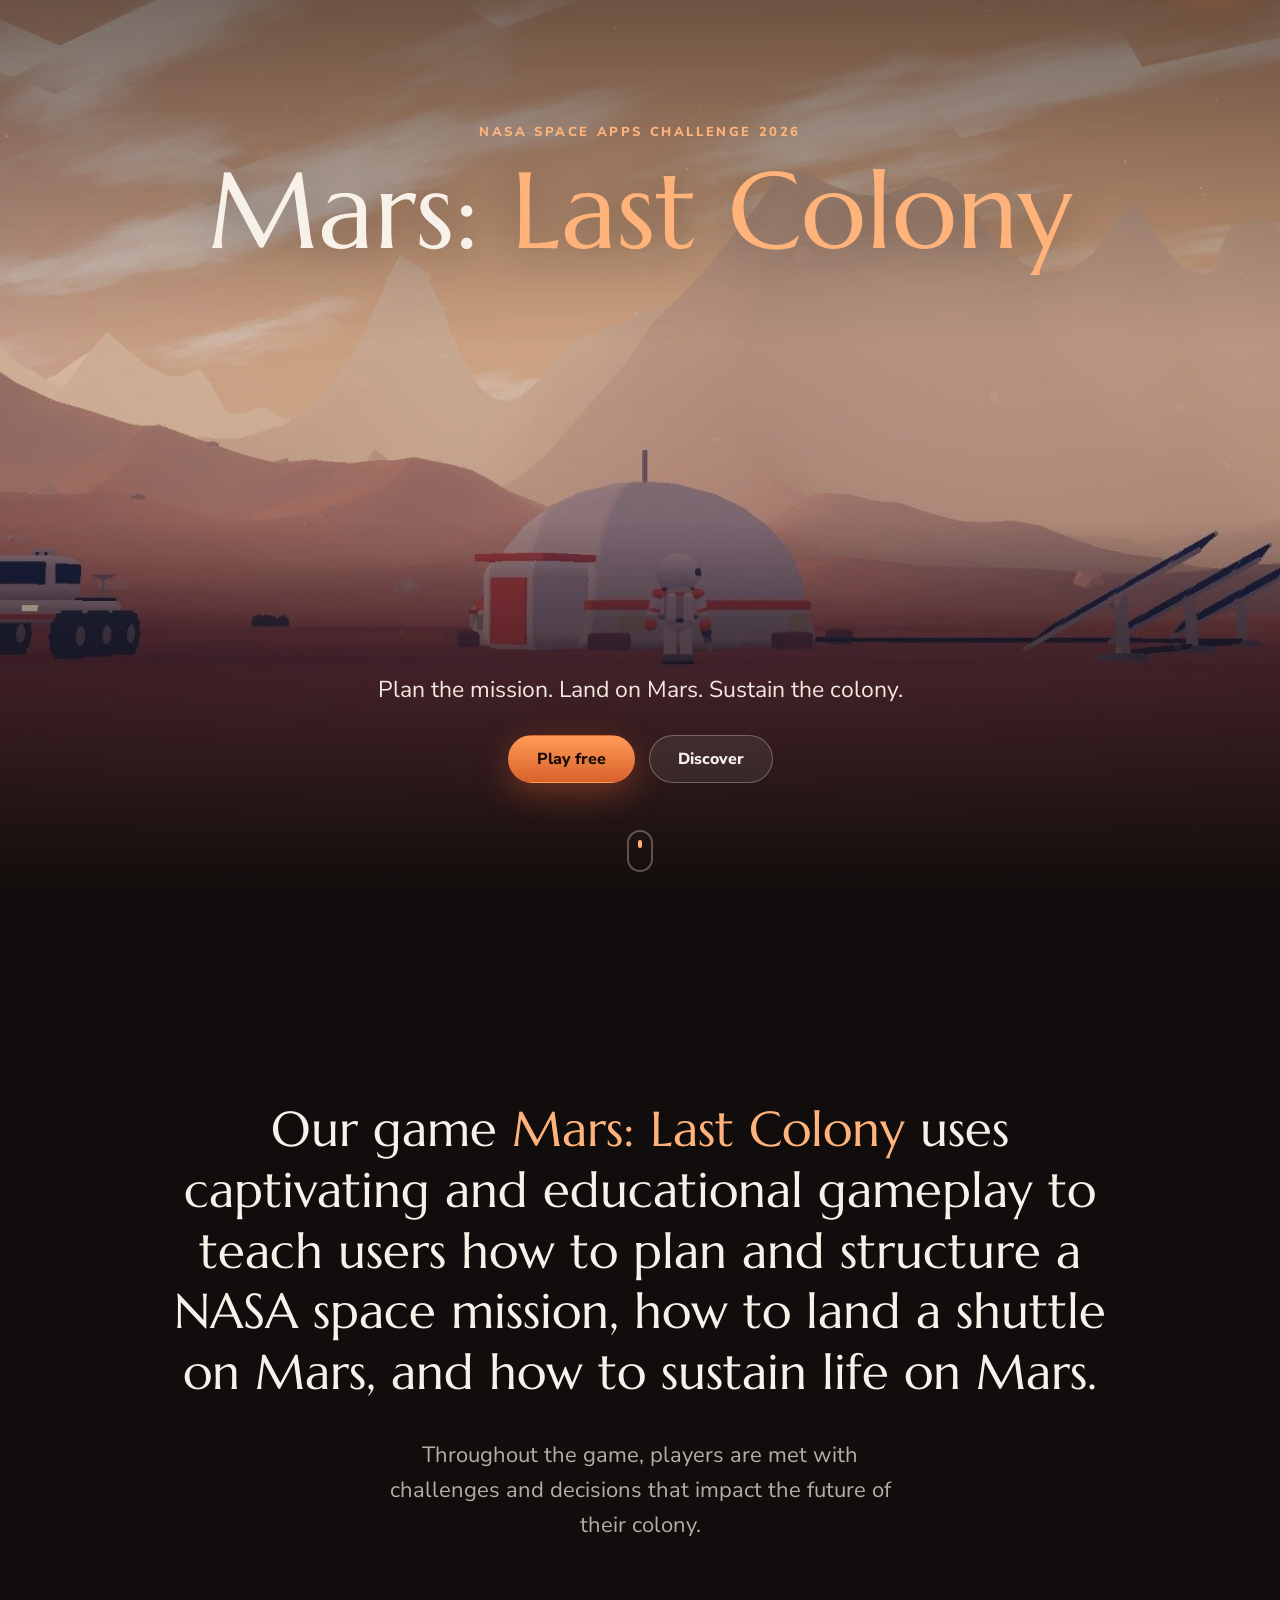
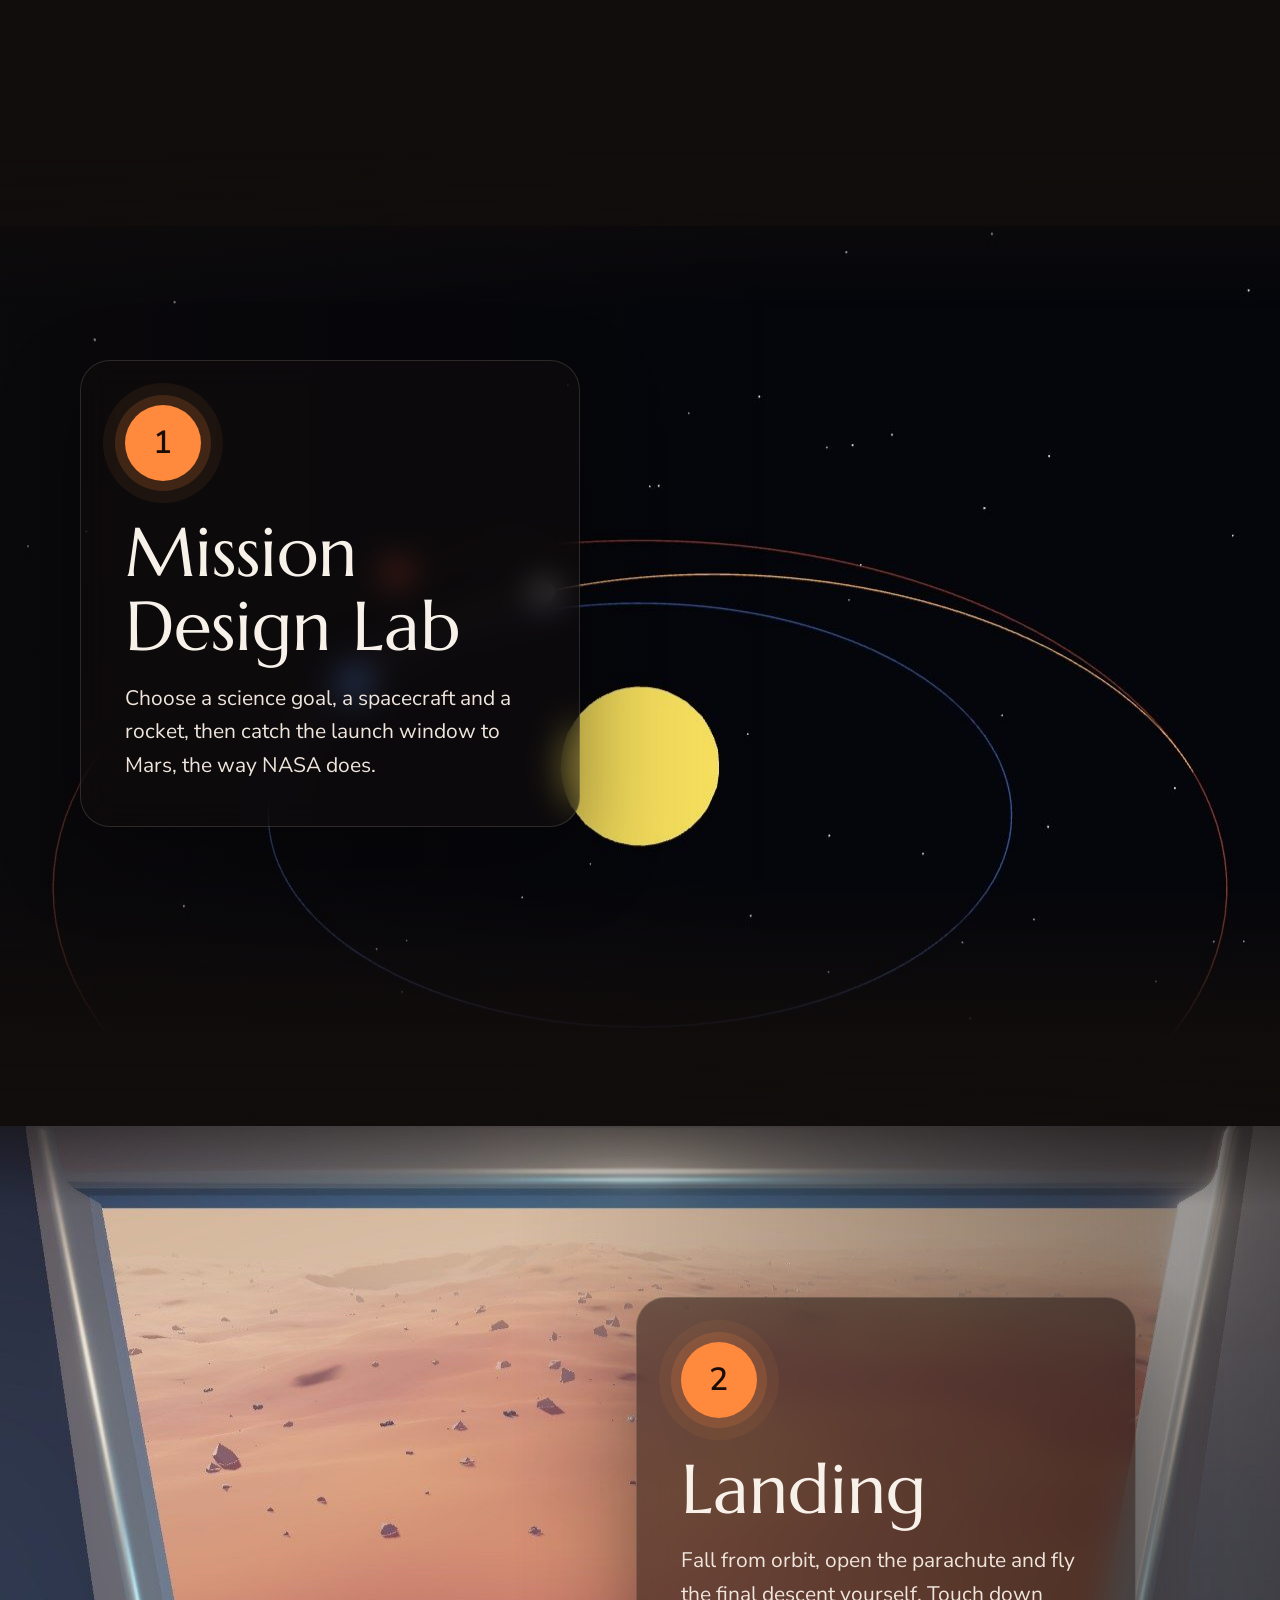
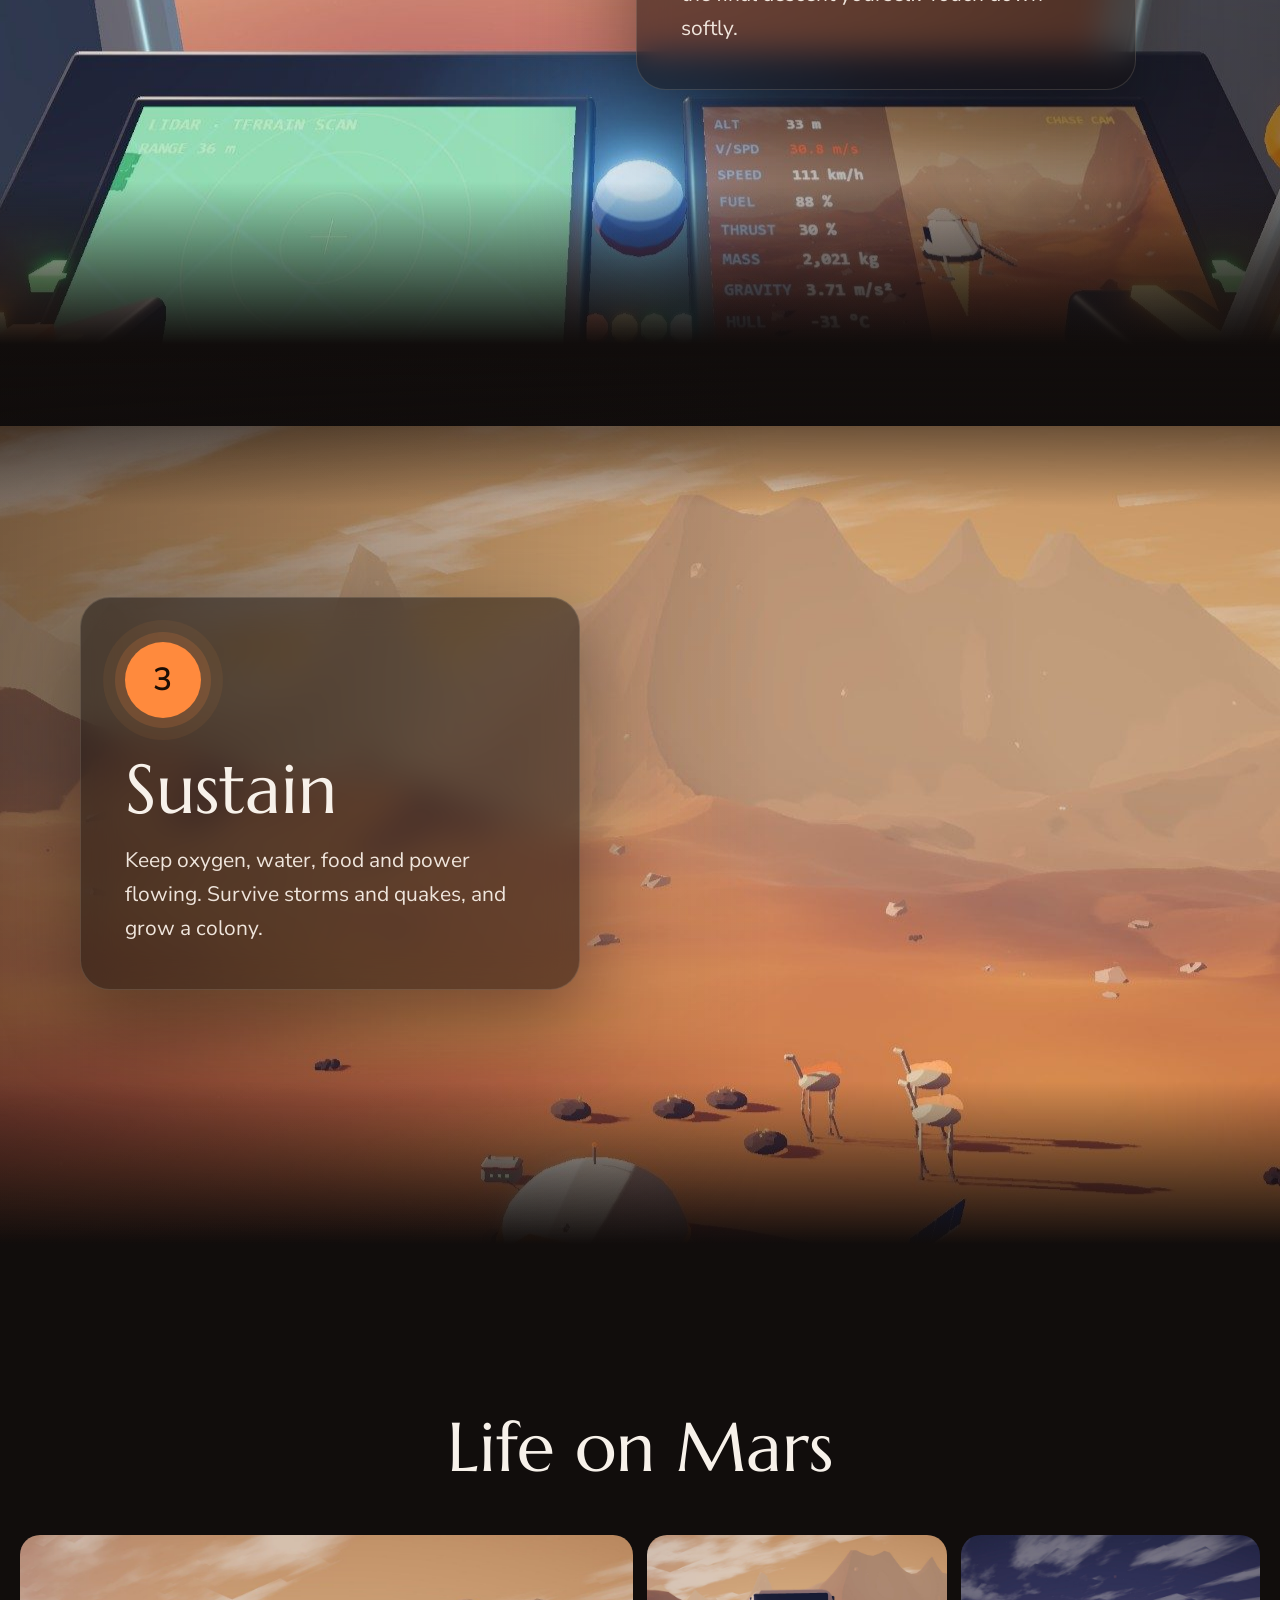
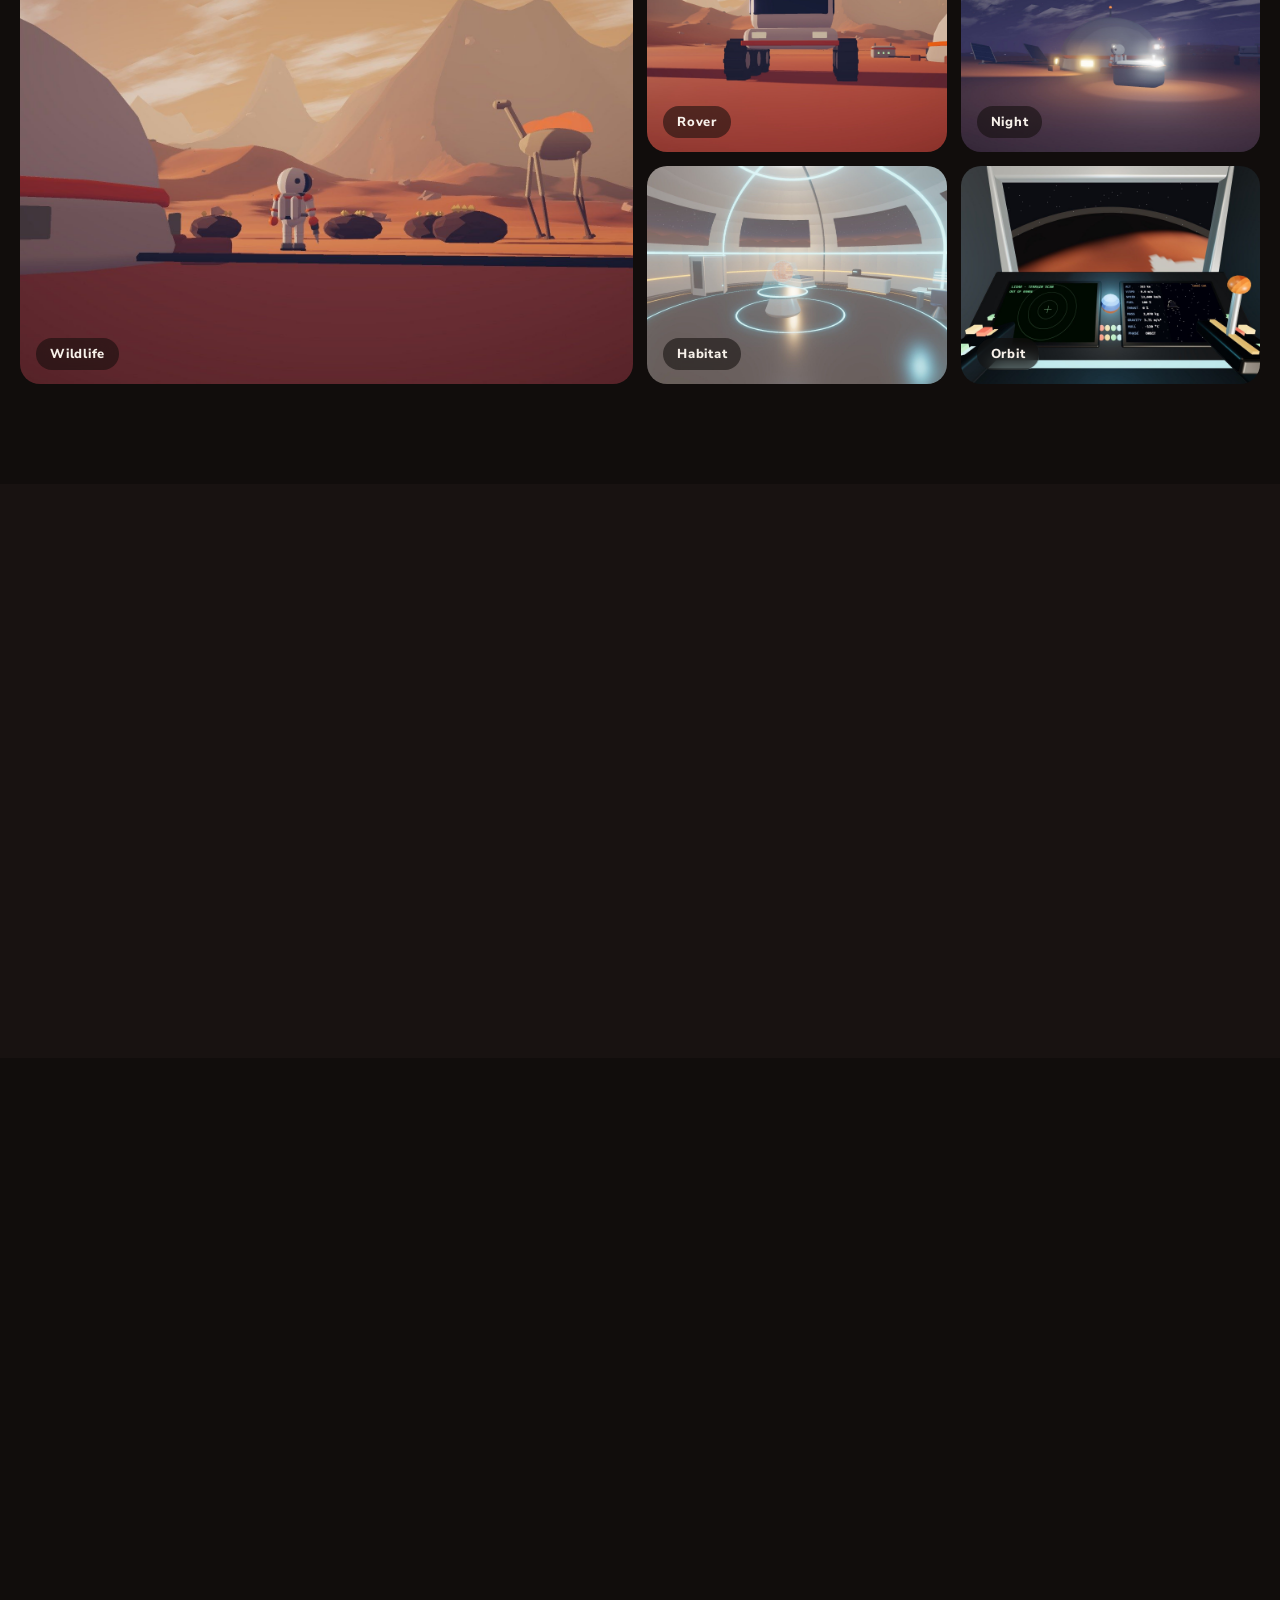
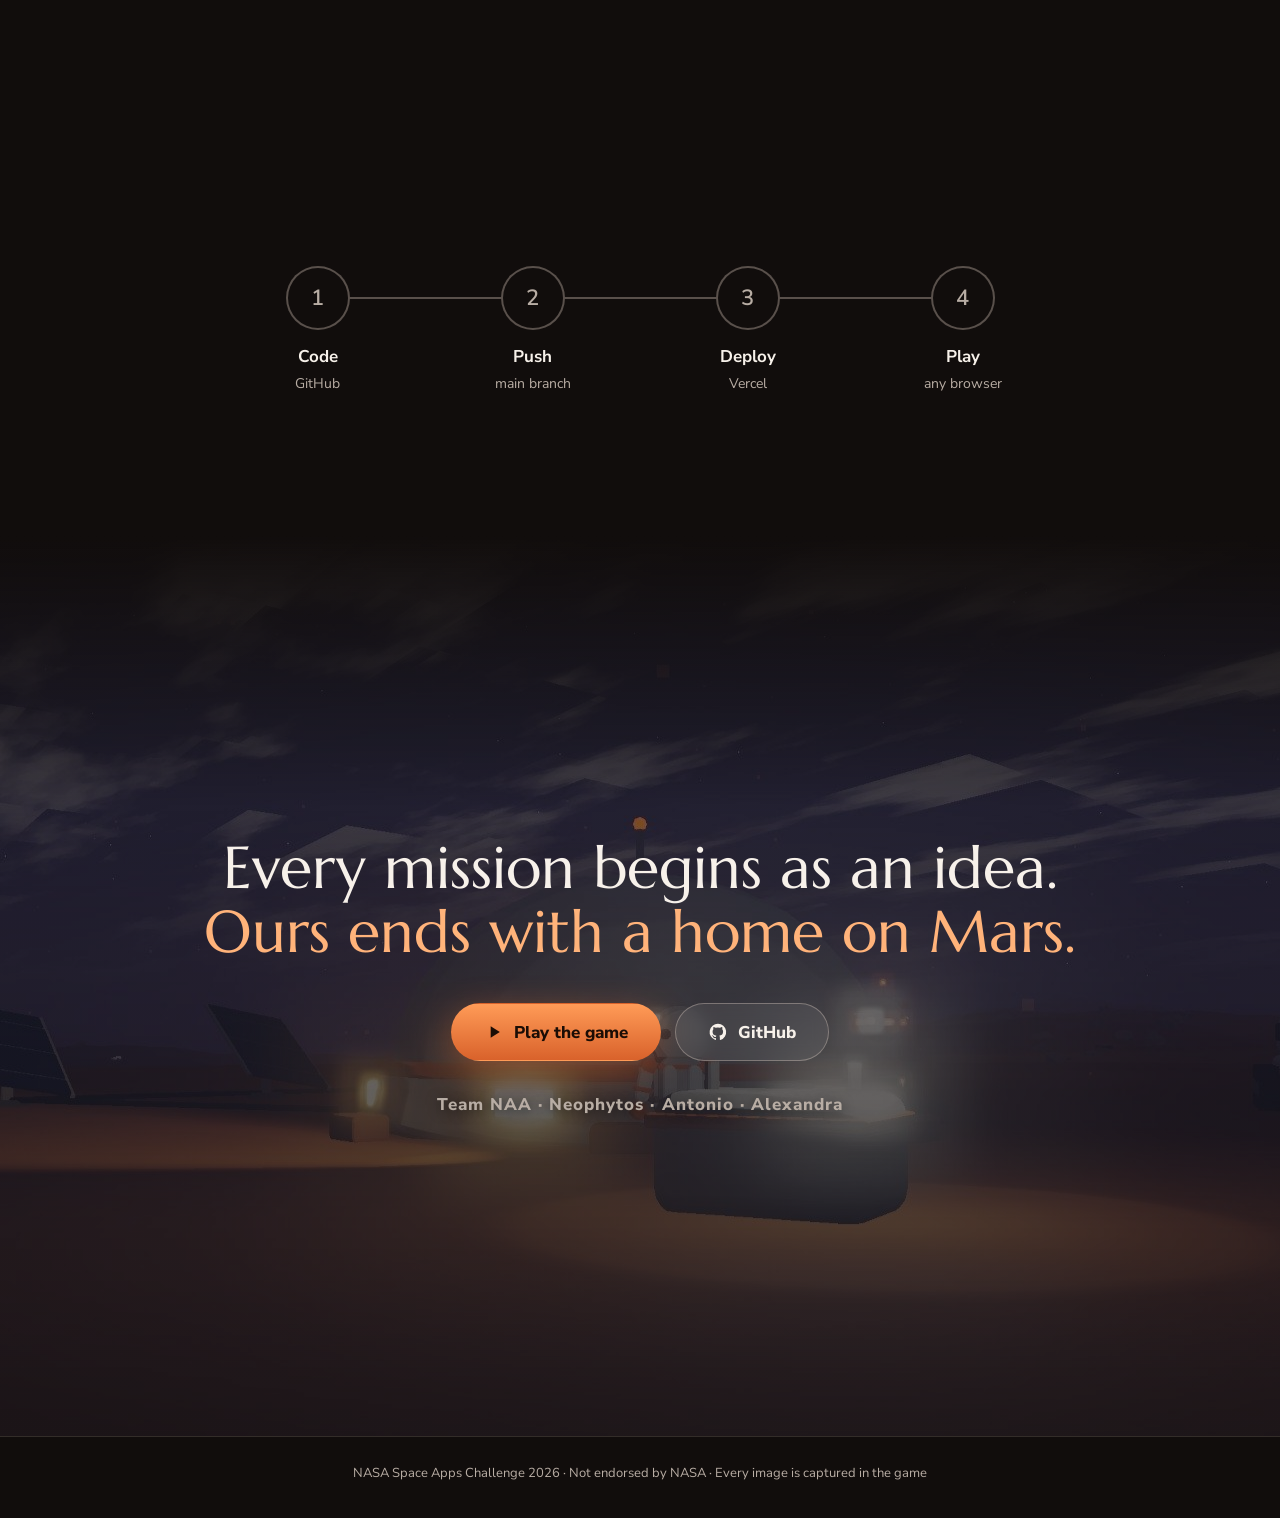
==== NAA/index.html @ fd2e8a48 "Promo website at /nasaspaceappschallenge with /NAA, and the new mars-last-colony address The site no" ====
<!doctype html>
<html lang="en">
<head>
<meta charset="utf-8">
<title>Mars: Last Colony</title>
<meta name="robots" content="noindex">
<link rel="canonical" href="https://mars-last-colony.vercel.app/nasaspaceappschallenge">
<meta http-equiv="refresh" content="0; url=/nasaspaceappschallenge/">
<script>location.replace('/nasaspaceappschallenge/' + location.hash)</script>
<style>body{margin:0;background:#110d0c;color:#f7f1ea;font:16px system-ui,sans-serif;display:grid;place-items:center;height:100vh}a{color:#ffb37a}</style>
</head>
<body>
<p>The page has moved to <a href="/nasaspaceappschallenge/">/nasaspaceappschallenge</a>.</p>
</body>
</html>
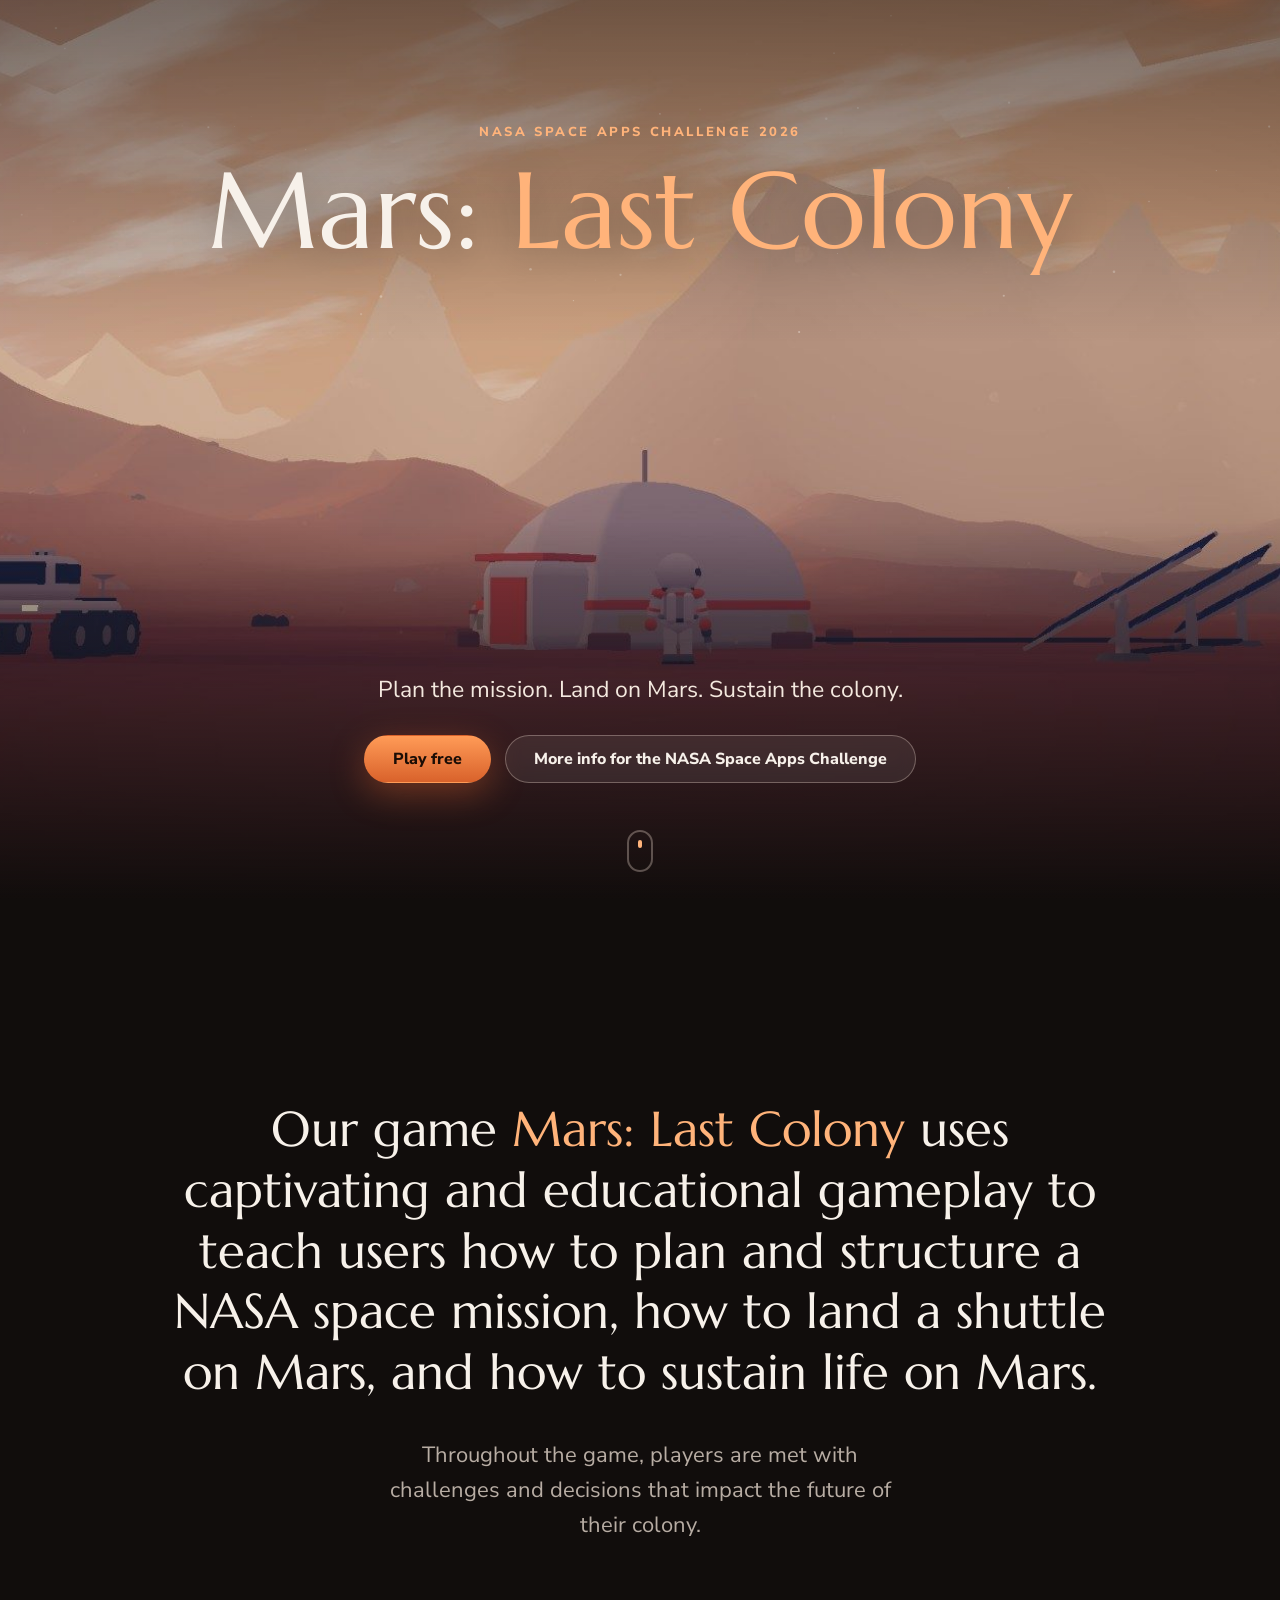
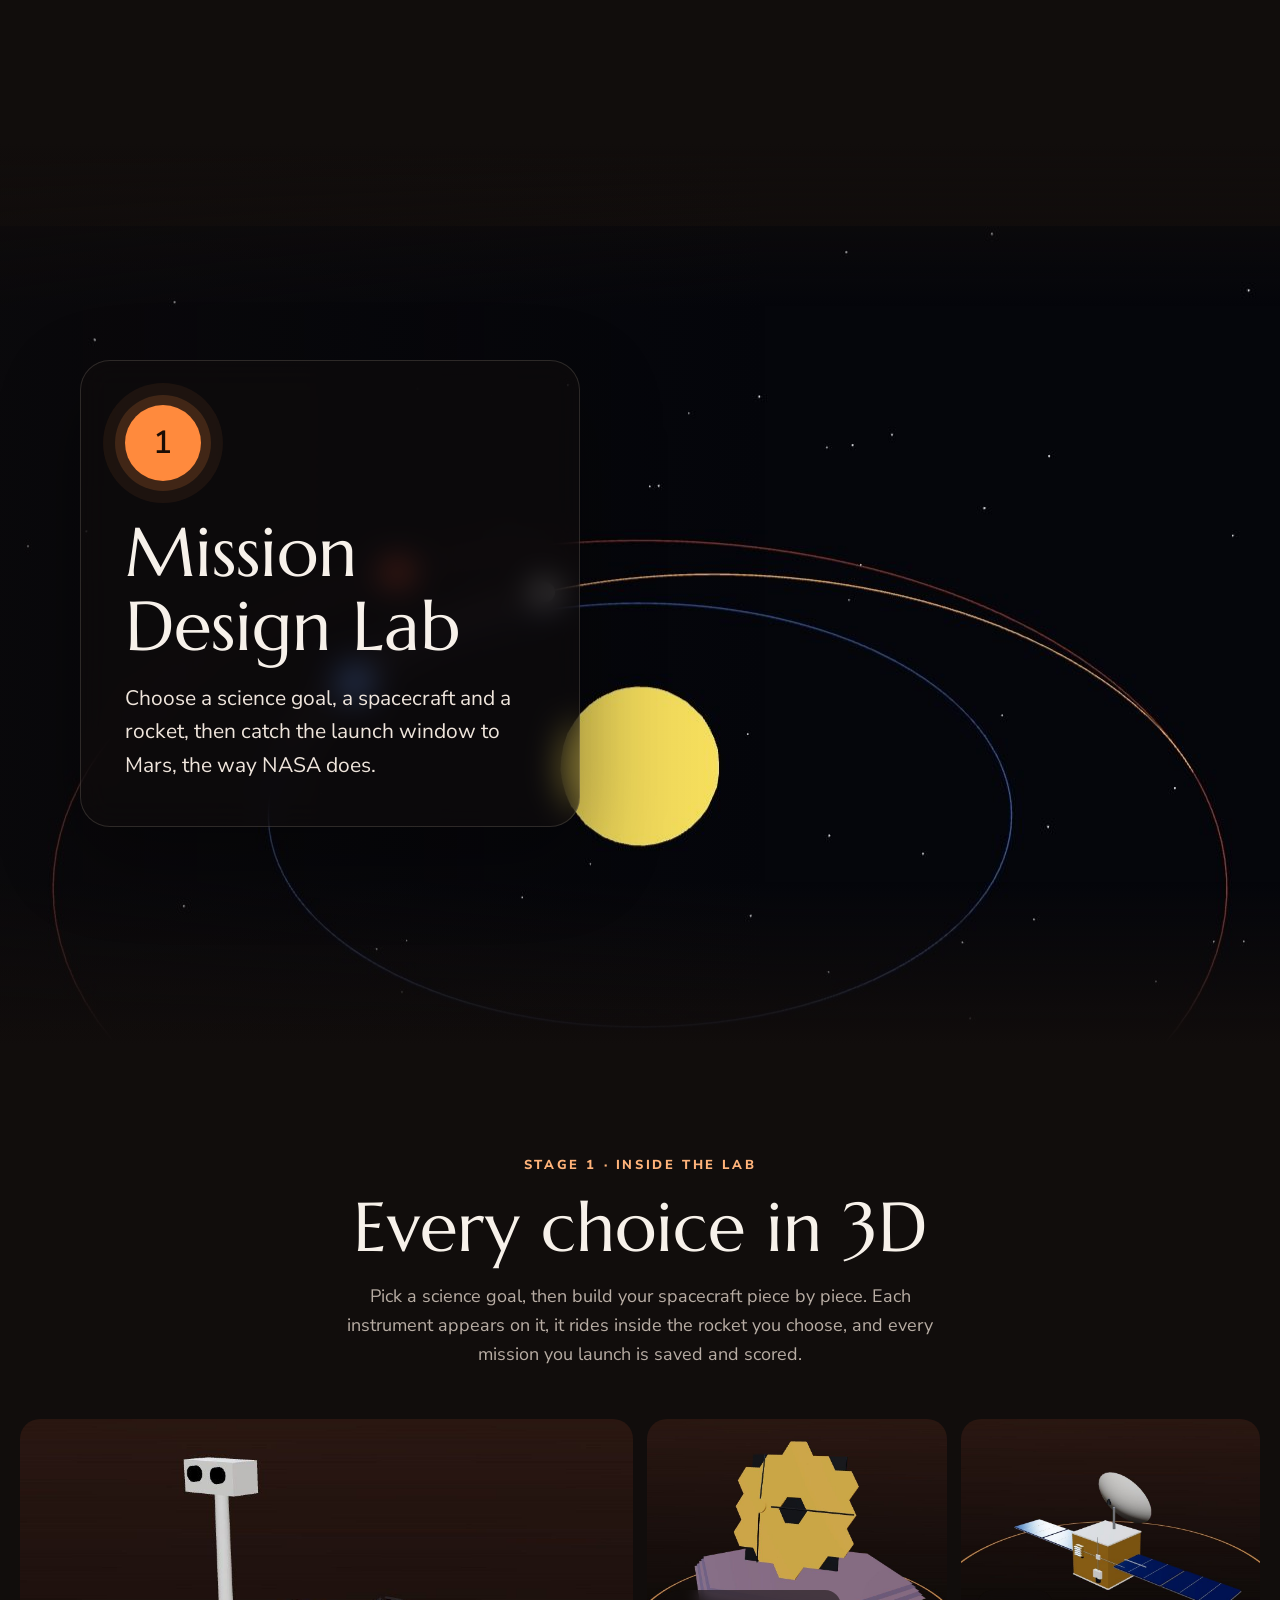
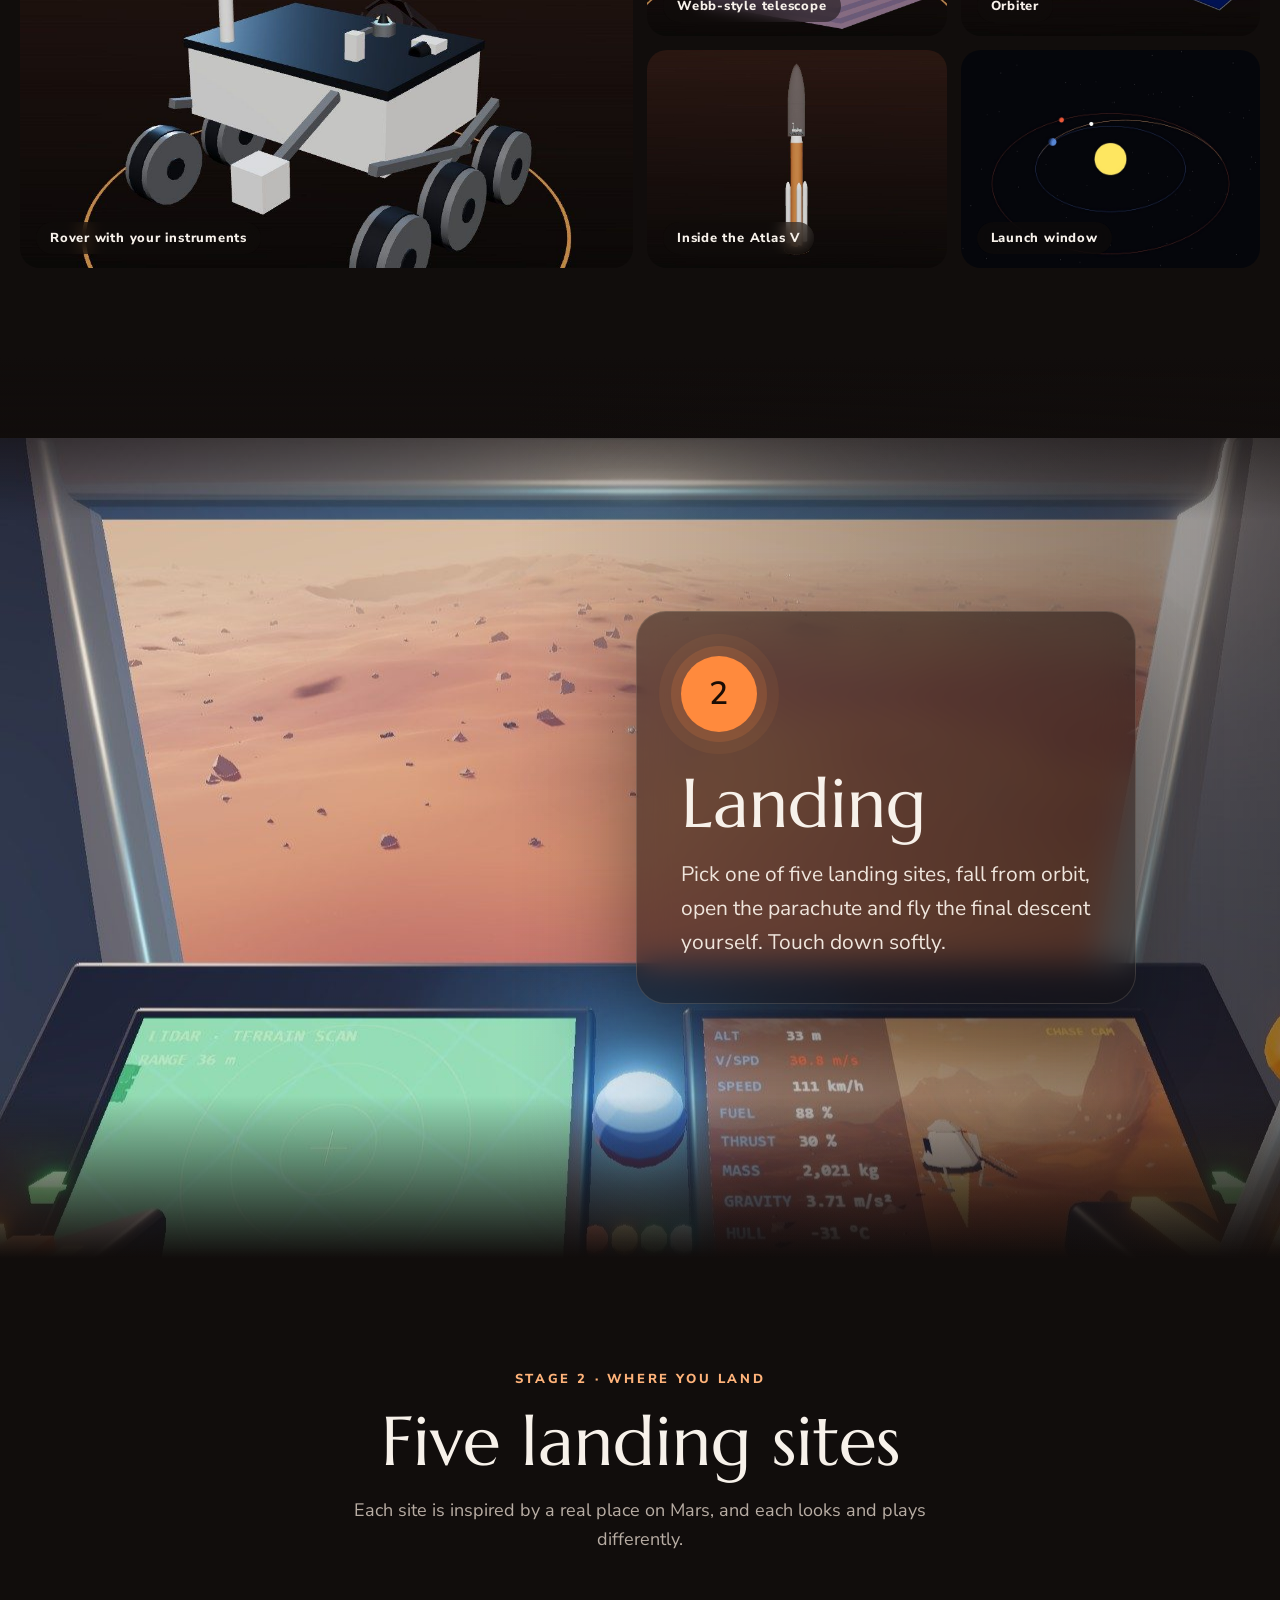
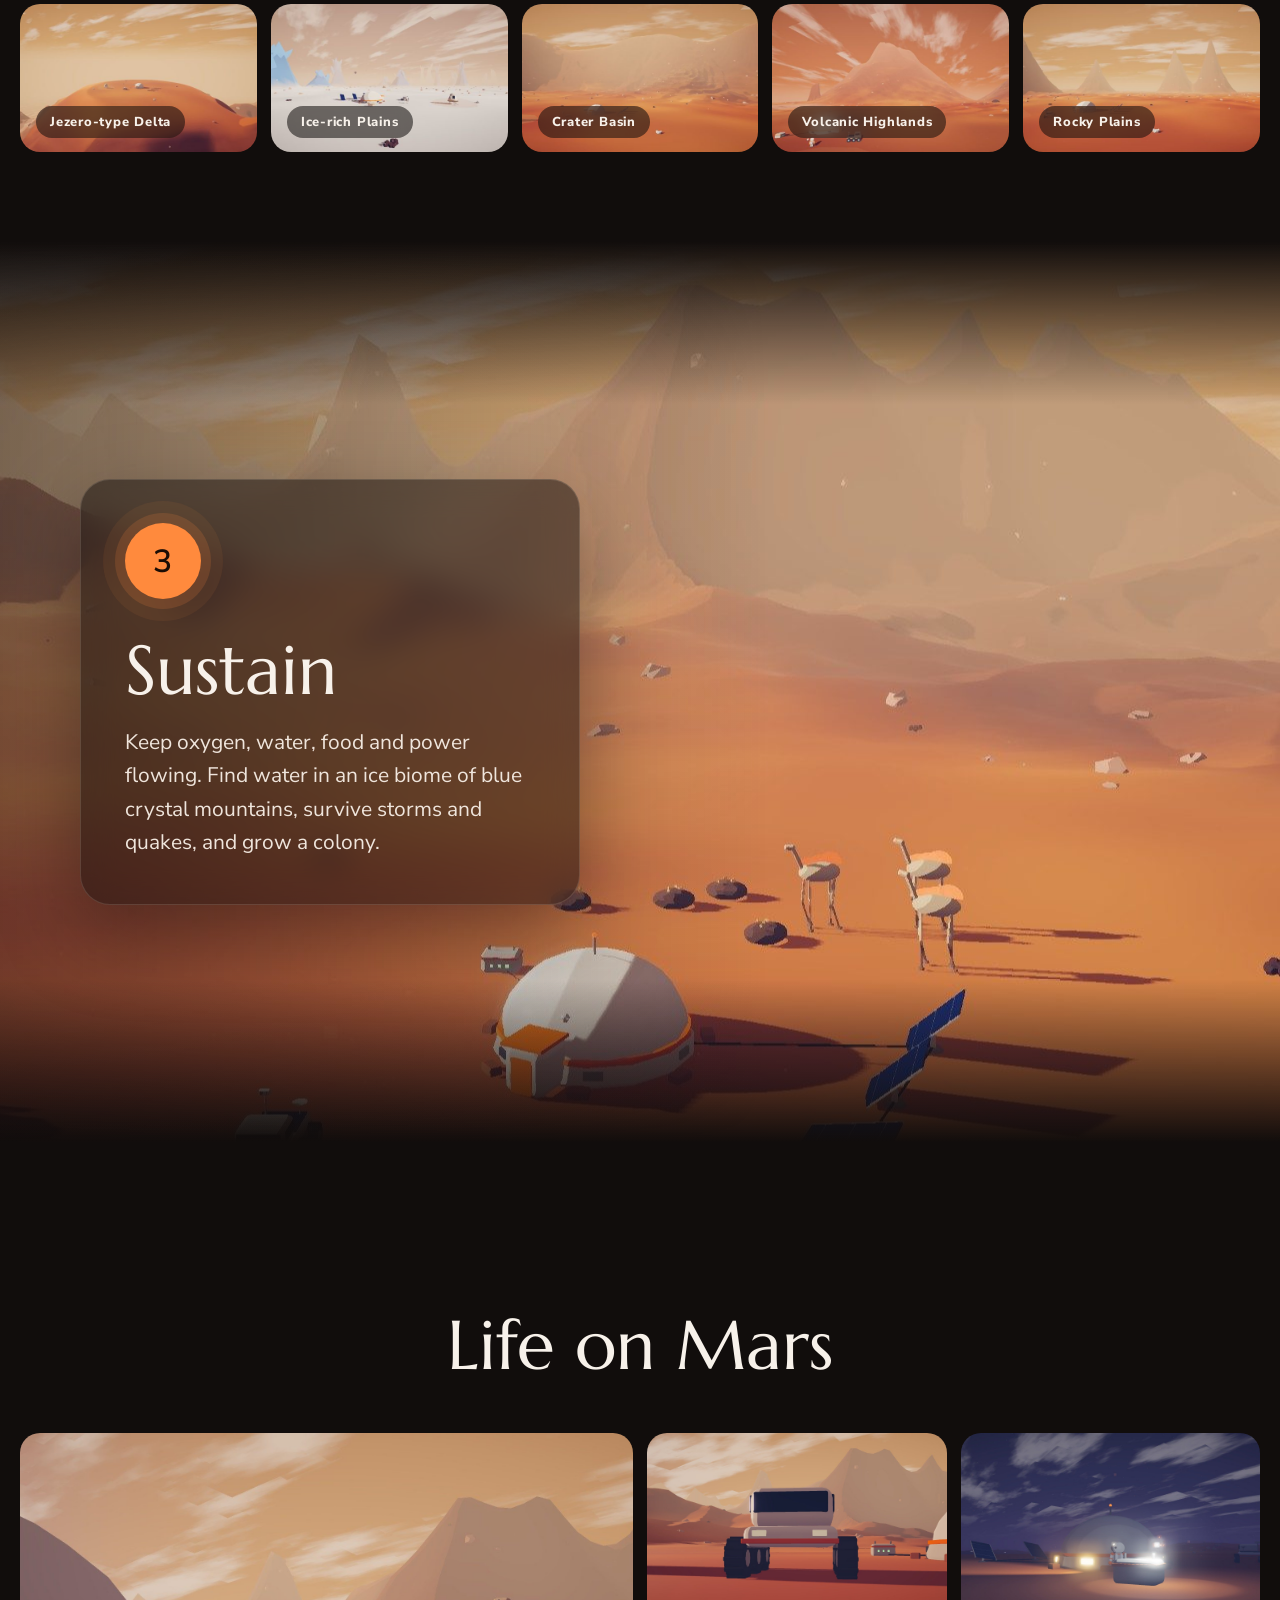
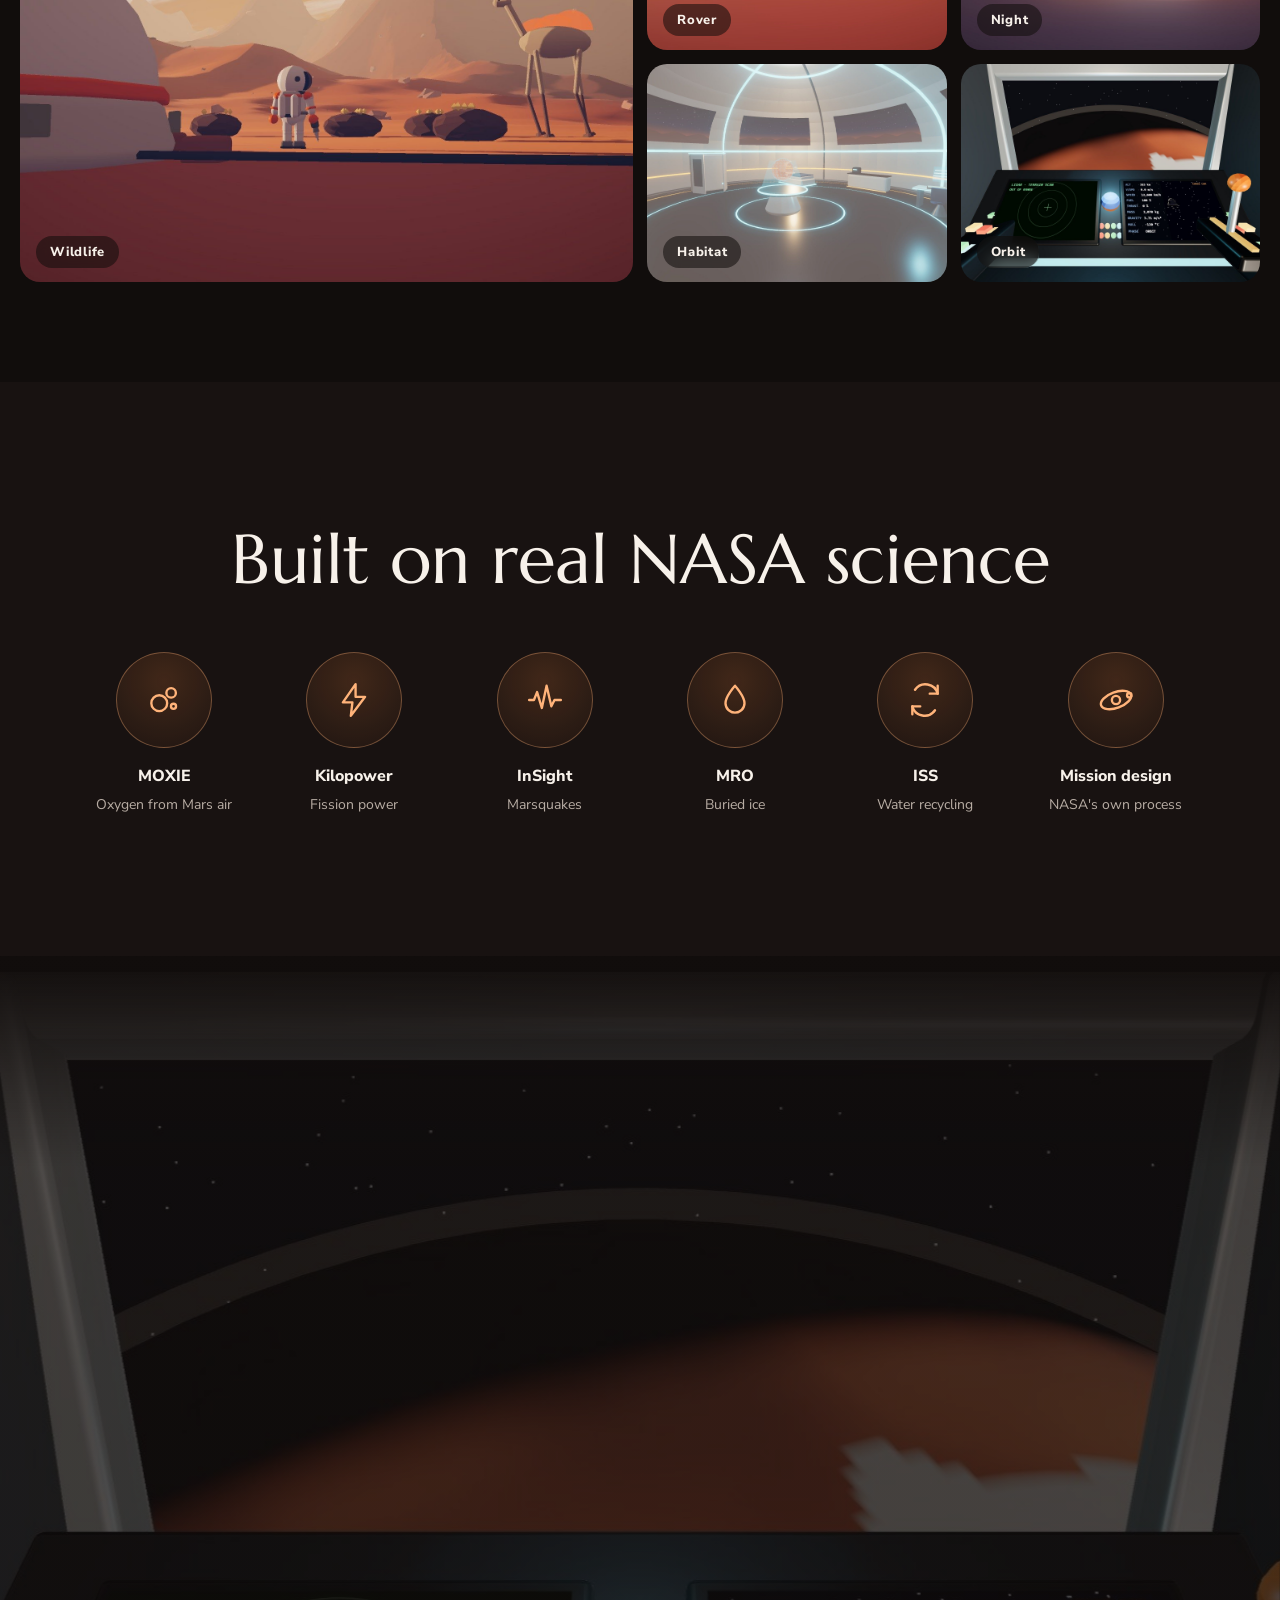
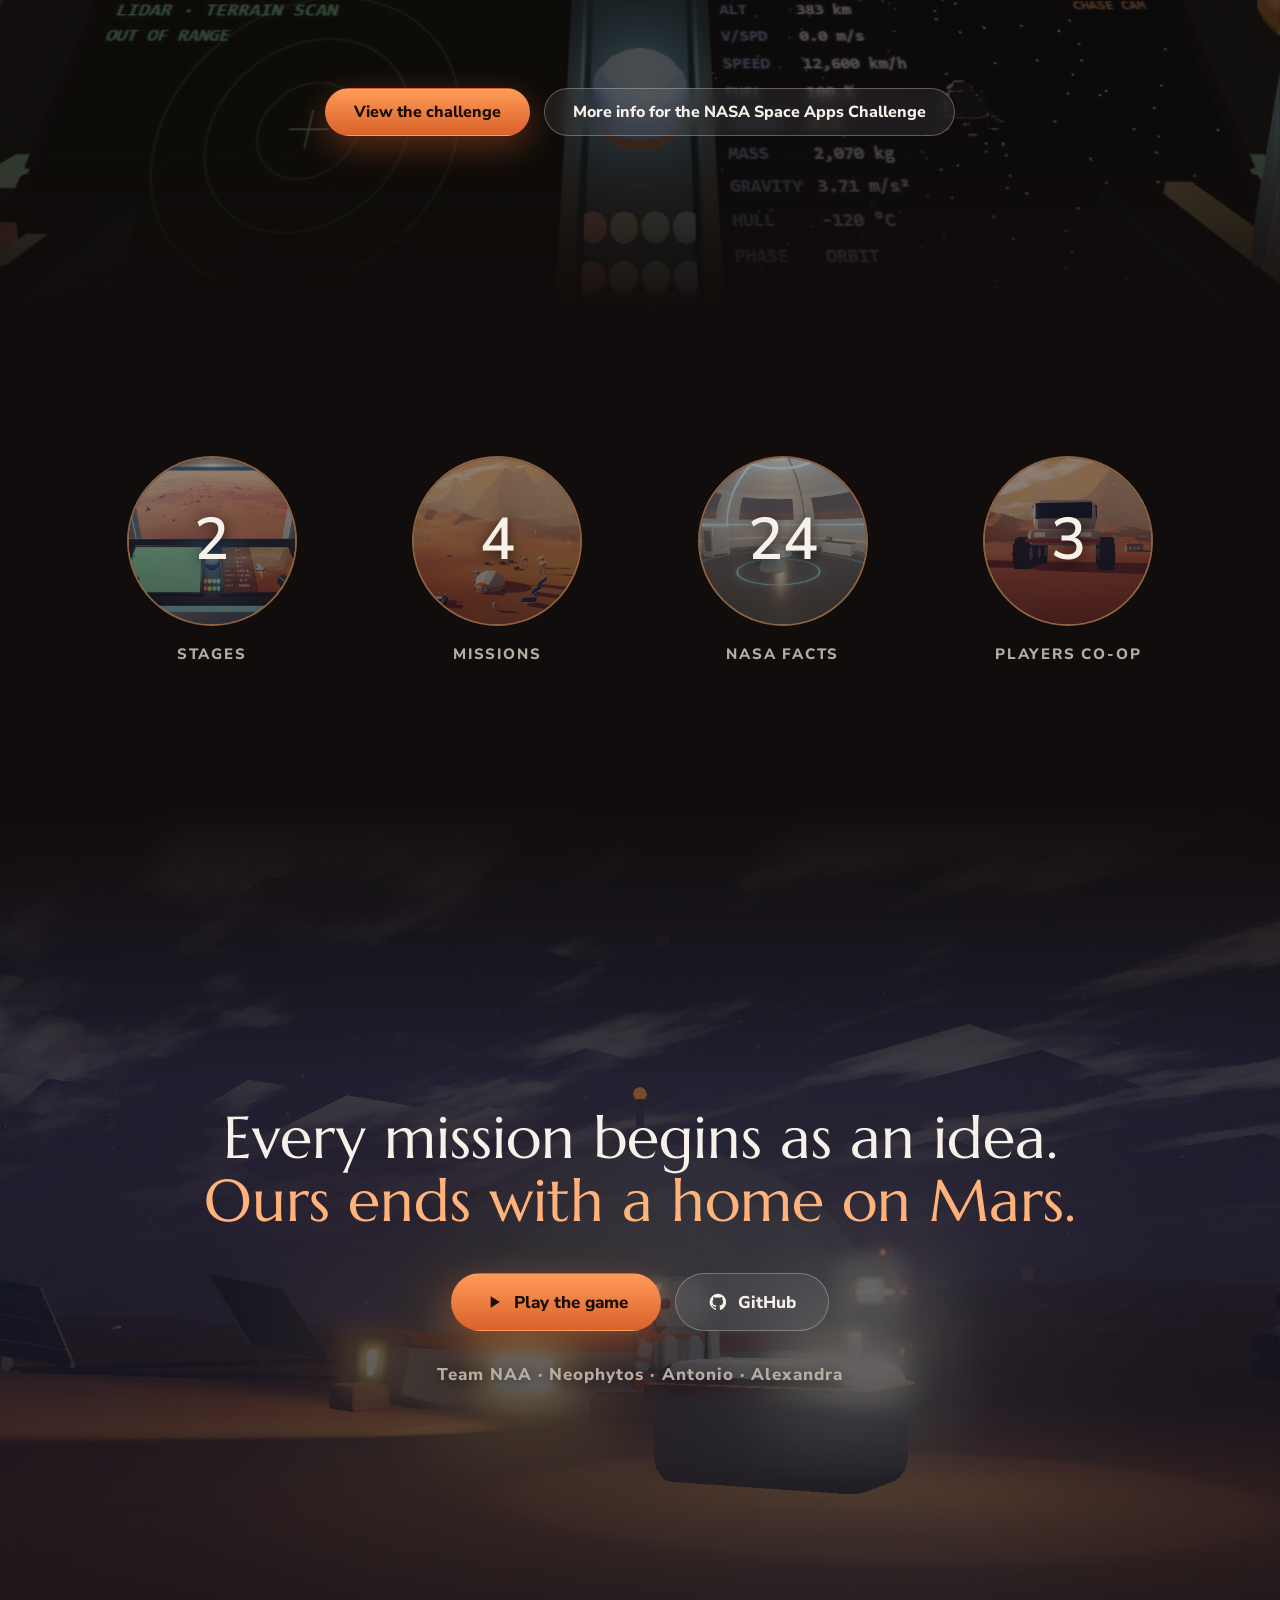
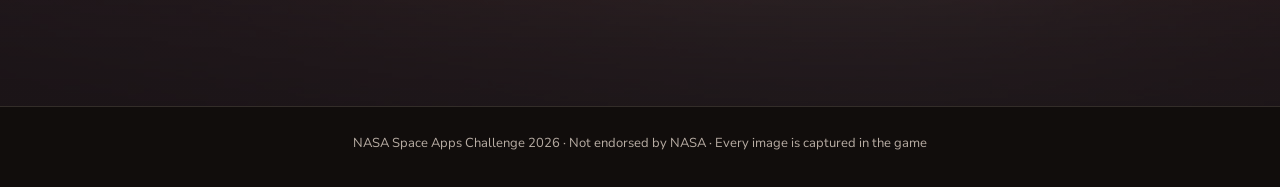
==== commit 1870f1eb: "v4.7.0: landing sites that look like their names, ice biome, 3D Mission Lab page with saved missions" ====
--- a/NAA/index.html
+++ b/NAA/index.html
@@ -2,14 +2,203 @@
 <html lang="en">
 <head>
 <meta charset="utf-8">
+<meta name="viewport" content="width=device-width,initial-scale=1">
 <title>Mars: Last Colony</title>
-<meta name="robots" content="noindex">
-<link rel="canonical" href="https://mars-last-colony.vercel.app/nasaspaceappschallenge">
-<meta http-equiv="refresh" content="0; url=/nasaspaceappschallenge/">
-<script>location.replace('/nasaspaceappschallenge/' + location.hash)</script>
-<style>body{margin:0;background:#110d0c;color:#f7f1ea;font:16px system-ui,sans-serif;display:grid;place-items:center;height:100vh}a{color:#ffb37a}</style>
+<meta name="description" content="Plan a NASA-style mission, land on Mars and sustain a colony. A free educational browser game by Team NAA for the NASA Space Apps Challenge 2026.">
+<meta property="og:title" content="Mars: Last Colony">
+<meta property="og:description" content="Plan the mission. Land on Mars. Sustain the colony.">
+<meta property="og:image" content="https://mars-last-colony.vercel.app/NAA/img/g_wide.jpg">
+<meta name="theme-color" content="#110d0c">
+<link rel="icon" href="data:image/svg+xml,%3Csvg xmlns='http://www.w3.org/2000/svg' viewBox='0 0 64 64'%3E%3Ccircle cx='32' cy='32' r='26' fill='%23d9622b'/%3E%3Ccircle cx='24' cy='26' r='5' fill='%23a8441b'/%3E%3Ccircle cx='40' cy='40' r='7' fill='%23a8441b'/%3E%3C/svg%3E">
+<link rel="preconnect" href="https://fonts.googleapis.com">
+<link rel="preconnect" href="https://fonts.gstatic.com" crossorigin>
+<link href="https://fonts.googleapis.com/css2?family=Marcellus&family=Nunito+Sans:wght@400;600;800&display=swap" rel="stylesheet">
+<link rel="stylesheet" href="/NAA/style.css">
 </head>
 <body>
-<p>The page has moved to <a href="/nasaspaceappschallenge/">/nasaspaceappschallenge</a>.</p>
+<div id="progress" aria-hidden="true"></div>
+
+<header id="nav">
+  <a class="brand" href="#top"><span class="planet" aria-hidden="true"></span>Mars: Last Colony</a>
+  <a class="btn small primary" href="https://mars-last-colony.vercel.app" target="_blank" rel="noopener">Play</a>
+</header>
+
+<!-- side progress through the three stages -->
+<nav id="dots" aria-label="Stages">
+  <a href="#s1" data-for="s1"><span>1</span></a>
+  <a href="#s2" data-for="s2"><span>2</span></a>
+  <a href="#s3" data-for="s3"><span>3</span></a>
+</nav>
+
+<!-- HERO -->
+<section id="top" class="hero">
+  <div class="bg" data-speed="0.3"><img src="/NAA/img/g_wide.jpg" alt="The colony at sunset below the mountains of Gale crater"></div>
+  <canvas id="stars" aria-hidden="true"></canvas>
+  <div class="shade"></div>
+  <div class="hero-in">
+    <div>
+      <p class="kicker fade">NASA Space Apps Challenge 2026</p>
+      <h1 class="fade d1">Mars: <em>Last Colony</em></h1>
+    </div>
+    <div>
+      <p class="tag fade d2">Plan the mission. Land on Mars. Sustain the colony.</p>
+      <div class="cta center fade d3">
+        <a class="btn primary" href="https://mars-last-colony.vercel.app" target="_blank" rel="noopener">Play free</a>
+        <a class="btn ghost" href="/NAA/spaceapps/">More info for the NASA Space Apps Challenge</a>
+      </div>
+    </div>
+  </div>
+  <a class="cue" href="#about" aria-label="Scroll down"><span></span></a>
+</section>
+
+<!-- SUMMARY -->
+<section id="about" class="about">
+  <div class="wrap">
+    <p class="lead fade">Our game <em>Mars: Last Colony</em> uses captivating and educational gameplay to teach users how to plan and structure a NASA space mission, how to land a shuttle on Mars, and how to sustain life on Mars.</p>
+    <p class="lead2 fade d1">Throughout the game, players are met with challenges and decisions that impact the future of their colony.</p>
+  </div>
+</section>
+
+<!-- THREE STAGES -->
+<section id="s1" class="stage">
+  <div class="bg" data-speed="0.18"><img src="/NAA/img/g_traj.jpg" alt="The Earth to Mars transfer orbit in the Mission Design Lab" loading="lazy"></div>
+  <div class="shade side"></div>
+  <div class="stage-in"><div class="glass">
+    <span class="num fade">1</span>
+    <h2 class="fade d1">Mission Design Lab</h2>
+    <p class="fade d2">Choose a science goal, a spacecraft and a rocket, then catch the launch window to Mars, the way NASA does.</p>
+  </div></div>
+</section>
+
+<!-- STAGE 1 GALLERY -->
+<section class="gallery-sec sub-gal">
+  <div class="wrap">
+    <p class="kicker center fade">Stage 1 · inside the lab</p>
+    <h2 class="center fade d1">Every choice in 3D</h2>
+    <p class="center gal-p fade d2">Pick a science goal, then build your spacecraft piece by piece. Each instrument appears on it, it rides inside the rocket you choose, and every mission you launch is saved and scored.</p>
+  </div>
+  <div class="grid">
+    <figure class="g big fade"><img src="/NAA/img/ml_rover.jpg" alt="A rover with a drill and X-ray spectrometer in the Mission Lab" loading="lazy"><figcaption>Rover with your instruments</figcaption></figure>
+    <figure class="g fade d1"><img src="/NAA/img/ml_telescope.jpg" alt="A Webb-style space telescope" loading="lazy"><figcaption>Webb-style telescope</figcaption></figure>
+    <figure class="g fade d2"><img src="/NAA/img/ml_orbiter.jpg" alt="An orbiter with radar and spectrometers" loading="lazy"><figcaption>Orbiter</figcaption></figure>
+    <figure class="g fade d1"><img src="/NAA/img/ml_rocket.jpg" alt="The rover inside the Atlas V rocket's fairing" loading="lazy"><figcaption>Inside the Atlas V</figcaption></figure>
+    <figure class="g fade d2"><img src="/NAA/img/g_traj.jpg" alt="The Earth to Mars transfer orbit" loading="lazy"><figcaption>Launch window</figcaption></figure>
+  </div>
+</section>
+
+<section id="s2" class="stage right">
+  <div class="bg" data-speed="0.18"><img src="/NAA/img/g_descent2.jpg" alt="The cockpit during the powered descent above Mars" loading="lazy"></div>
+  <div class="shade side"></div>
+  <div class="stage-in"><div class="glass">
+    <span class="num fade">2</span>
+    <h2 class="fade d1">Landing</h2>
+    <p class="fade d2">Pick one of five landing sites, fall from orbit, open the parachute and fly the final descent yourself. Touch down softly.</p>
+  </div></div>
+</section>
+
+<!-- STAGE 2 GALLERY: the landing sites -->
+<section class="gallery-sec sub-gal">
+  <div class="wrap">
+    <p class="kicker center fade">Stage 2 · where you land</p>
+    <h2 class="center fade d1">Five landing sites</h2>
+    <p class="center gal-p fade d2">Each site is inspired by a real place on Mars, and each looks and plays differently.</p>
+  </div>
+  <div class="grid sites">
+    <figure class="g fade"><img src="/img/sites/jezero.jpg" alt="Jezero-type Delta" loading="lazy"><figcaption>Jezero-type Delta</figcaption></figure>
+    <figure class="g fade d1"><img src="/img/sites/utopia.jpg" alt="Ice-rich Plains with blue ice mountains" loading="lazy"><figcaption>Ice-rich Plains</figcaption></figure>
+    <figure class="g fade d2"><img src="/img/sites/gale.jpg" alt="The base inside a large crater" loading="lazy"><figcaption>Crater Basin</figcaption></figure>
+    <figure class="g fade d1"><img src="/img/sites/tharsis.jpg" alt="Volcanoes under a red sky" loading="lazy"><figcaption>Volcanic Highlands</figcaption></figure>
+    <figure class="g fade d2"><img src="/img/sites/elysium.jpg" alt="Pointed mountains around a flat plain" loading="lazy"><figcaption>Rocky Plains</figcaption></figure>
+  </div>
+</section>
+
+<section id="s3" class="stage">
+  <div class="bg" data-speed="0.18"><img src="/NAA/img/g_vista.jpg" alt="The colony from above: lander, habitat, rover, solar arrays and a herd" loading="lazy"></div>
+  <div class="shade side"></div>
+  <div class="stage-in"><div class="glass">
+    <span class="num fade">3</span>
+    <h2 class="fade d1">Sustain</h2>
+    <p class="fade d2">Keep oxygen, water, food and power flowing. Find water in an ice biome of blue crystal mountains, survive storms and quakes, and grow a colony.</p>
+  </div></div>
+</section>
+
+<!-- GALLERY -->
+<section class="gallery-sec">
+  <div class="wrap">
+    <h2 class="center fade">Life on Mars</h2>
+  </div>
+  <div class="grid">
+    <figure class="g big fade"><img src="/NAA/img/g_herd.jpg" alt="An astronaut watching a herd of Loomstriders" loading="lazy"><figcaption>Wildlife</figcaption></figure>
+    <figure class="g fade d1"><img src="/NAA/img/g_rover.jpg" alt="The rover at sunset below the mountains" loading="lazy"><figcaption>Rover</figcaption></figure>
+    <figure class="g fade d2"><img src="/NAA/img/g_night.jpg" alt="The colony glowing at night" loading="lazy"><figcaption>Night</figcaption></figure>
+    <figure class="g fade d1"><img src="/NAA/img/g_interior.jpg" alt="Inside the habitat with a holographic Mars" loading="lazy"><figcaption>Habitat</figcaption></figure>
+    <figure class="g fade d2"><img src="/NAA/img/g_orbit.jpg" alt="Approaching Mars from orbit in the cockpit" loading="lazy"><figcaption>Orbit</figcaption></figure>
+  </div>
+</section>
+
+<!-- NASA -->
+<section class="nasa">
+  <div class="wrap">
+    <h2 class="center fade">Built on real NASA science</h2>
+    <ul class="circles">
+      <li class="fade d1"><span class="c"><svg viewBox="0 0 24 24" aria-hidden="true"><circle cx="9" cy="14" r="5"/><circle cx="16.5" cy="7.5" r="3"/><circle cx="18" cy="16" r="1.6"/></svg></span><b>MOXIE</b><small>Oxygen from Mars air</small></li>
+      <li class="fade d2"><span class="c"><svg viewBox="0 0 24 24" aria-hidden="true"><path d="M13 2 5 13.5h6L10 22l9-12h-6z"/></svg></span><b>Kilopower</b><small>Fission power</small></li>
+      <li class="fade d3"><span class="c"><svg viewBox="0 0 24 24" aria-hidden="true"><path d="M2 12h3l2-5 3 10 3-14 3 13 2-4h4"/></svg></span><b>InSight</b><small>Marsquakes</small></li>
+      <li class="fade d1"><span class="c"><svg viewBox="0 0 24 24" aria-hidden="true"><path d="M12 3s6 6.6 6 11a6 6 0 0 1-12 0c0-4.4 6-11 6-11z"/></svg></span><b>MRO</b><small>Buried ice</small></li>
+      <li class="fade d2"><span class="c"><svg viewBox="0 0 24 24" aria-hidden="true"><path d="M20 8a8 8 0 0 0-14.3-2.5M4 16a8 8 0 0 0 14.3 2.5"/><path d="M20 3v5h-5M4 21v-5h5"/></svg></span><b>ISS</b><small>Water recycling</small></li>
+      <li class="fade d3"><span class="c"><svg viewBox="0 0 24 24" aria-hidden="true"><ellipse cx="12" cy="12" rx="10" ry="5" transform="rotate(-20 12 12)"/><circle cx="12" cy="12" r="2.6"/><circle cx="20.4" cy="9" r="1.4"/></svg></span><b>Mission design</b><small>NASA's own process</small></li>
+    </ul>
+  </div>
+</section>
+
+<!-- NASA SPACE APPS CHALLENGE -->
+<section class="apps" id="spaceapps">
+  <div class="bg" data-speed="0.15"><img src="/NAA/img/g_orbit.jpg" alt="" loading="lazy"></div>
+  <div class="shade"></div>
+  <div class="wrap">
+    <p class="kicker center fade">2026 · Space Mission Design Game</p>
+    <h2 class="center fade d1">NASA Space Apps Challenge</h2>
+    <div class="apps-grid">
+      <div class="glass fade d1"><span class="num sm"><svg viewBox="0 0 24 24" aria-hidden="true"><circle cx="12" cy="12" r="9"/><circle cx="12" cy="12" r="5"/><circle cx="12" cy="12" r="1.2"/></svg></span><h3>The challenge</h3><p>Create an interactive game where players design, manage and simulate a complete space mission: make engineering decisions, manage limited resources such as mass, power and budget, and see how every choice shapes the mission’s success. Alone or as a team of up to four.</p></div>
+      <div class="glass fade d2"><span class="num sm"><svg viewBox="0 0 24 24" aria-hidden="true"><path d="M5 21V4"/><path d="M5 4h11l-2 4 2 4H5"/></svg></span><h3>Our objective</h3><p>Team NAA set out to teach anyone how NASA plans a mission, how a spacecraft lands on Mars and how a crew stays alive there, using real NASA data and decisions that really matter, in a game fun enough to keep playing.</p></div>
+    </div>
+    <div class="cta center fade d2">
+      <a class="btn primary" href="https://www.spaceappschallenge.org/2026/challenges/space-mission-design-game/" target="_blank" rel="noopener">View the challenge</a>
+      <a class="btn ghost" href="/NAA/spaceapps/">More info for the NASA Space Apps Challenge</a>
+    </div>
+  </div>
+</section>
+
+<!-- NUMBERS -->
+<section class="numbers">
+  <div class="wrap">
+    <ul class="circles big">
+      <li class="fade"><span class="c pic" style="--img:url(/NAA/img/g_descent2.jpg)"><b data-count="3">0</b></span><small>stages</small></li>
+      <li class="fade d1"><span class="c pic" style="--img:url(/NAA/img/g_vista.jpg)"><b data-count="6">0</b></span><small>missions</small></li>
+      <li class="fade d2"><span class="c pic" style="--img:url(/NAA/img/g_interior.jpg)"><b data-count="34">0</b></span><small>NASA facts</small></li>
+      <li class="fade d3"><span class="c pic" style="--img:url(/NAA/img/g_rover.jpg)"><b data-count="4">0</b></span><small>players co-op</small></li>
+    </ul>
+  </div>
+</section>
+
+<!-- FINAL -->
+<section class="final">
+  <div class="bg" data-speed="0.22"><img src="/NAA/img/g_night.jpg" alt="" loading="lazy"></div>
+  <div class="shade"></div>
+  <div class="final-in">
+    <h2 class="fade">Every mission begins as an idea.<br><em>Ours ends with a home on Mars.</em></h2>
+    <div class="cta center fade d1">
+      <a class="btn primary big" href="https://mars-last-colony.vercel.app" target="_blank" rel="noopener">
+        <svg viewBox="0 0 24 24" aria-hidden="true"><path d="M8 5v14l11-7z"/></svg>Play the game</a>
+      <a class="btn ghost big" href="https://github.com/PhytosGuy/mars-game" target="_blank" rel="noopener">
+        <svg viewBox="0 0 24 24" aria-hidden="true"><path d="M12 2a10 10 0 0 0-3.2 19.5c.5.1.7-.2.7-.5v-1.7c-2.8.6-3.4-1.3-3.4-1.3-.4-1.2-1.1-1.5-1.1-1.5-.9-.6.1-.6.1-.6 1 .1 1.5 1 1.5 1 .9 1.5 2.3 1.1 2.9.8.1-.6.3-1.1.6-1.3-2.2-.3-4.6-1.1-4.6-5 0-1.1.4-2 1-2.7-.1-.3-.4-1.3.1-2.7 0 0 .8-.3 2.7 1a9.4 9.4 0 0 1 5 0c1.9-1.3 2.7-1 2.7-1 .5 1.4.2 2.4.1 2.7.6.7 1 1.6 1 2.7 0 3.9-2.4 4.7-4.6 5 .4.3.7.9.7 1.9V21c0 .3.2.6.7.5A10 10 0 0 0 12 2z"/></svg>GitHub</a>
+    </div>
+    <p class="team fade d2">Team NAA · Neophytos · Antonio · Alexandra</p>
+  </div>
+</section>
+
+<footer>NASA Space Apps Challenge 2026 · Not endorsed by NASA · Every image is captured in the game</footer>
+
+<script src="/NAA/main.js"></script>
 </body>
 </html>
--- a/NAA/style.css
+++ b/NAA/style.css
@@ -0,0 +1,194 @@
+/* Mars: Last Colony: promo site */
+:root{
+  --bg:#110d0c;--bg2:#181211;--line:rgba(255,236,220,.14);--line2:rgba(255,236,220,.3);
+  --text:#f7f1ea;--dim:#b8ada4;--accent:#ff8a3d;--accent2:#d9622b;--gold:#ffb37a;
+  --fh:"Marcellus",Georgia,serif;--fb:"Nunito Sans","Segoe UI",system-ui,-apple-system,Roboto,sans-serif;
+  --ease:cubic-bezier(.2,.7,.2,1);
+}
+*{box-sizing:border-box}
+html{scroll-behavior:smooth;-webkit-text-size-adjust:100%}
+body{margin:0;background:var(--bg);color:var(--text);font:400 17px/1.6 var(--fb);overflow-x:hidden}
+img{display:block;max-width:100%}
+h1,h2{font-family:var(--fh);font-weight:400;line-height:1.08;margin:0;text-wrap:balance}
+h2{font-size:clamp(36px,5.4vw,72px)}
+em{font-style:normal;color:var(--gold)}
+.wrap{width:min(1120px,100% - 40px);margin:0 auto}
+.center{text-align:center}
+
+/* top bar and progress */
+#progress{position:fixed;top:0;left:0;height:2px;width:100%;transform-origin:0 50%;transform:scaleX(0);background:linear-gradient(90deg,var(--accent2),var(--gold));z-index:60}
+#nav{position:fixed;inset:0 0 auto 0;z-index:50;display:flex;align-items:center;justify-content:space-between;padding:14px clamp(16px,3vw,32px);
+  background:rgba(17,13,12,.55);backdrop-filter:blur(14px);-webkit-backdrop-filter:blur(14px);
+  transform:translateY(-100%);transition:transform .5s var(--ease)}
+#nav.show{transform:none}
+.brand{display:flex;align-items:center;gap:10px;color:var(--text);text-decoration:none;font:20px var(--fh)}
+.planet{width:16px;height:16px;border-radius:50%;background:radial-gradient(circle at 35% 35%,#ffb07e,var(--accent2) 60%,#6e2a0f)}
+
+/* buttons */
+.btn{display:inline-flex;align-items:center;justify-content:center;gap:10px;padding:15px 28px;border-radius:999px;font:800 16px/1 var(--fb);text-decoration:none;color:var(--text);
+  border:1px solid var(--line2);transition:transform .3s var(--ease),box-shadow .3s,background .3s,border-color .3s}
+.btn svg{width:20px;height:20px;fill:currentColor}
+.btn:hover{transform:translateY(-2px)}
+.btn.primary{background:linear-gradient(180deg,#ff9b57,var(--accent2));border-color:transparent;color:#1b0d05;box-shadow:0 10px 34px rgba(217,98,43,.4)}
+.btn.primary:hover{box-shadow:0 14px 44px rgba(255,138,61,.55)}
+.btn.ghost{background:rgba(255,255,255,.07);backdrop-filter:blur(8px);-webkit-backdrop-filter:blur(8px)}
+.btn.ghost:hover{border-color:var(--gold)}
+.btn.small{padding:10px 20px;font-size:14px}
+.btn.big{padding:18px 32px;font-size:17px}
+.btn:focus-visible,#dots a:focus-visible{outline:2px solid var(--gold);outline-offset:3px}
+.cta{display:flex;flex-wrap:wrap;gap:14px}
+.cta.center{justify-content:center}
+
+/* shared full-bleed backgrounds */
+.bg{position:absolute;inset:-10% 0;will-change:transform}
+.bg img{width:100%;height:100%;object-fit:cover}
+
+/* hero */
+.hero{position:relative;min-height:100svh;display:flex;align-items:center;overflow:hidden}
+.hero .bg img{animation:drift 24s var(--ease) both}
+@keyframes drift{from{transform:scale(1.15)}to{transform:scale(1.02)}}
+#stars{position:absolute;inset:0;width:100%;height:100%;pointer-events:none;mix-blend-mode:screen;opacity:.7}
+.shade{position:absolute;inset:0;background:linear-gradient(180deg,rgba(17,13,12,.35),rgba(17,13,12,.05) 35%,rgba(17,13,12,.35) 70%,var(--bg))}
+.hero .shade{background:linear-gradient(180deg,rgba(17,13,12,.45) 0%,rgba(17,13,12,0) 38%,rgba(17,13,12,0) 58%,rgba(17,13,12,.55) 80%,var(--bg) 100%)}
+.hero-in{position:relative;width:min(1120px,100% - 40px);margin:0 auto;min-height:100svh;display:flex;flex-direction:column;justify-content:space-between;
+  padding:clamp(90px,14vh,150px) 0 clamp(80px,13vh,130px);text-align:center}
+.kicker{font:800 13px/1 var(--fb);letter-spacing:.2em;text-transform:uppercase;color:var(--gold);margin:0 0 18px}
+.hero h1{font-size:clamp(46px,8.4vw,124px);line-height:1;text-shadow:0 6px 40px rgba(0,0,0,.35)}
+.tag{font-size:clamp(18px,1.9vw,23px);margin:0 0 26px;color:#f4e9df}
+.hero h1 em{white-space:nowrap}
+.cue{position:absolute;left:50%;bottom:28px;width:26px;height:42px;margin-left:-13px;border:2px solid var(--line2);border-radius:14px}
+.cue span{position:absolute;left:50%;top:8px;width:4px;height:8px;margin-left:-2px;border-radius:2px;background:var(--gold);animation:cue 1.8s infinite}
+@keyframes cue{0%{opacity:0;transform:none}30%{opacity:1}100%{opacity:0;transform:translateY(14px)}}
+
+/* summary */
+.about{padding:clamp(110px,16vw,200px) 0}
+.lead{font:400 clamp(28px,3.8vw,50px)/1.25 var(--fh);margin:0 auto;max-width:24ch;text-align:center}
+.lead2{font-size:clamp(18px,1.8vw,22px);color:var(--dim);margin:34px auto 0;max-width:42ch;text-align:center}
+
+/* stages */
+.stage{position:relative;min-height:100svh;display:flex;align-items:center;overflow:hidden}
+.stage .shade.side{background:linear-gradient(90deg,rgba(17,13,12,.45) 0%,rgba(17,13,12,0) 60%),linear-gradient(180deg,var(--bg) 0%,rgba(17,13,12,0) 18%,rgba(17,13,12,0) 82%,var(--bg) 100%)}
+.stage.right .shade.side{background:linear-gradient(270deg,rgba(17,13,12,.45) 0%,rgba(17,13,12,0) 60%),linear-gradient(180deg,var(--bg) 0%,rgba(17,13,12,0) 18%,rgba(17,13,12,0) 82%,var(--bg) 100%)}
+.stage-in{position:relative;width:min(1120px,100% - 40px);margin:0 auto}
+.glass{max-width:500px;padding:clamp(28px,3.4vw,44px);border-radius:30px;background:rgba(17,13,12,.5);border:1px solid var(--line);
+  backdrop-filter:blur(16px) saturate(1.1);-webkit-backdrop-filter:blur(16px) saturate(1.1);box-shadow:0 30px 80px rgba(0,0,0,.35)}
+.stage.right .glass{margin-left:auto;margin-right:clamp(0px,5vw,64px)}
+.num{width:76px;height:76px;border-radius:50%;display:grid;place-items:center;font:600 32px var(--fb);color:#1b0d05;background:var(--accent);
+  box-shadow:0 0 0 10px rgba(255,138,61,.16),0 0 0 22px rgba(255,138,61,.07);margin-bottom:34px}
+.stage h2{margin-bottom:18px}
+.stage p{font-size:clamp(18px,1.7vw,21px);color:#efe5dc;margin:0}
+
+/* side dots */
+#dots{position:fixed;right:clamp(12px,2vw,28px);top:50%;transform:translateY(-50%);z-index:40;display:flex;flex-direction:column;gap:14px;opacity:0;pointer-events:none;transition:opacity .5s}
+#dots.show{opacity:1;pointer-events:auto}
+#dots a{width:38px;height:38px;border-radius:50%;display:grid;place-items:center;text-decoration:none;font:800 14px var(--fb);color:var(--dim);
+  border:1px solid var(--line2);background:rgba(17,13,12,.5);backdrop-filter:blur(6px);-webkit-backdrop-filter:blur(6px);transition:all .4s var(--ease)}
+#dots a.on{background:var(--accent);border-color:var(--accent);color:#1b0d05;transform:scale(1.12)}
+
+/* gallery */
+.gallery-sec{padding:clamp(100px,13vw,170px) 0 clamp(60px,8vw,100px)}
+.grid{width:min(1320px,100% - 40px);margin:50px auto 0;display:grid;grid-template-columns:repeat(4,1fr);grid-auto-rows:clamp(150px,17vw,250px);gap:14px}
+.g{position:relative;margin:0;border-radius:20px;overflow:hidden;background:#000}
+.g.big{grid-column:span 2;grid-row:span 2}
+.g img{width:100%;height:100%;object-fit:cover;transition:transform 1.4s var(--ease)}
+.g:hover img{transform:scale(1.06)}
+.g figcaption{position:absolute;left:16px;bottom:14px;padding:7px 14px;border-radius:999px;font:800 13px var(--fb);letter-spacing:.06em;background:rgba(17,13,12,.55);backdrop-filter:blur(8px);-webkit-backdrop-filter:blur(8px)}
+
+/* stage galleries */
+.sub-gal{padding:clamp(70px,9vw,120px) 0 clamp(50px,7vw,90px)}
+.gal-p{max-width:56ch;margin:18px auto 0;color:var(--dim);font-size:clamp(16px,1.5vw,18px)}
+.grid.sites{grid-template-columns:repeat(5,1fr);grid-auto-rows:auto}
+.grid.sites .g{aspect-ratio:16/10}
+/* circles */
+.nasa,.numbers,.made{padding:clamp(80px,11vw,140px) 0}
+.nasa{background:var(--bg2)}
+.circles{list-style:none;padding:0;margin:56px 0 0;display:grid;grid-template-columns:repeat(6,1fr);gap:22px}
+.circles li{display:flex;flex-direction:column;align-items:center;text-align:center;gap:4px}
+.circles .c{width:96px;height:96px;border-radius:50%;display:grid;place-items:center;margin-bottom:12px;font:400 24px var(--fh);color:var(--gold);
+  border:1px solid rgba(255,179,122,.35);background:radial-gradient(circle at 50% 30%,rgba(255,138,61,.18),rgba(255,138,61,.03));transition:transform .4s var(--ease),border-color .4s}
+.circles .c svg{width:38px;height:38px;fill:none;stroke:var(--gold);stroke-width:1.5;stroke-linecap:round;stroke-linejoin:round}
+.circles li:hover .c{transform:translateY(-4px) scale(1.04);border-color:var(--gold)}
+.circles b{font-weight:800;font-size:16px}
+.circles small{color:var(--dim);font-size:14px}
+.circles.big{grid-template-columns:repeat(4,1fr);margin:0}
+.circles.big .c{width:clamp(120px,14vw,170px);height:clamp(120px,14vw,170px)}
+.circles.big .c b{font:600 clamp(42px,4.6vw,60px)/1 var(--fb);color:var(--text)}
+.circles.big small{font-size:15px;font-weight:800;letter-spacing:.12em;text-transform:uppercase;color:var(--dim)}
+
+/* numbers: gameplay pictures inside the circles */
+.circles.big .c.pic{position:relative;overflow:hidden;border:2px solid rgba(255,179,122,.55);background:#000}
+.circles.big .c.pic::before{content:"";position:absolute;inset:0;background:linear-gradient(rgba(17,13,12,.35),rgba(17,13,12,.62)),var(--img) center/cover;transition:transform .8s var(--ease)}
+.circles.big li:hover .c.pic::before{transform:scale(1.12)}
+.circles.big .c.pic b{position:relative;text-shadow:0 2px 14px rgba(0,0,0,.7)}
+
+/* NASA Space Apps Challenge */
+.apps{position:relative;overflow:hidden;padding:clamp(110px,14vw,180px) 0}
+.apps .shade{background:linear-gradient(180deg,var(--bg) 0%,rgba(17,13,12,.72) 22%,rgba(17,13,12,.72) 78%,var(--bg) 100%)}
+.apps .wrap{position:relative}
+.apps .kicker{margin-bottom:16px}
+.apps-grid{display:grid;grid-template-columns:1fr 1fr;gap:18px;margin:46px auto 38px;max-width:980px}
+.apps .glass{max-width:none}
+.apps h3{font:400 28px var(--fh);margin:0 0 10px}
+.apps p{margin:0;color:#efe5dc;font-size:17px}
+.num.sm svg{width:22px;height:22px;fill:none;stroke:#1b0d05;stroke-width:2;stroke-linecap:round;stroke-linejoin:round}
+.num.sm{width:46px;height:46px;font-size:20px;margin-bottom:18px;box-shadow:0 0 0 7px rgba(255,138,61,.16)}
+
+/* made */
+.sub{color:var(--dim);margin:16px 0 0;font-size:17px}
+.pipe{list-style:none;padding:0;margin:60px auto 0;max-width:860px;display:grid;grid-template-columns:repeat(4,1fr);position:relative}
+.pipe::before,.pipe::after{content:"";position:absolute;left:12.5%;right:12.5%;top:31px;height:2px;background:var(--line2)}
+.pipe::after{background:linear-gradient(90deg,var(--accent2),var(--gold));transform:scaleX(0);transform-origin:0 50%;transition:transform 1.6s var(--ease)}
+.pipe.in::after{transform:scaleX(1)}
+.pipe li{position:relative;display:flex;flex-direction:column;align-items:center;gap:3px;text-align:center}
+.pipe .c{width:64px;height:64px;border-radius:50%;display:grid;place-items:center;font:600 22px var(--fb);color:var(--dim);background:var(--bg);border:2px solid var(--line2);margin-bottom:10px;z-index:1;transition:all .5s var(--ease)}
+.pipe.in .c{background:var(--accent);border-color:var(--accent);color:#1b0d05}
+.pipe.in li:nth-child(2) .c{transition-delay:.45s}.pipe.in li:nth-child(3) .c{transition-delay:.9s}.pipe.in li:nth-child(4) .c{transition-delay:1.35s}
+.pipe b{font-size:17px}
+.pipe small{color:var(--dim);font-size:14px}
+
+/* final */
+.final{position:relative;min-height:100svh;display:flex;align-items:center;overflow:hidden;text-align:center}
+.final .shade{background:linear-gradient(180deg,var(--bg) 0%,rgba(17,13,12,.55) 30%,rgba(17,13,12,.78) 100%)}
+.final .team{text-shadow:0 2px 12px rgba(0,0,0,.6)}
+.final-in{position:relative;width:min(900px,100% - 40px);margin:0 auto}
+.final h2{font-size:clamp(34px,4.6vw,62px);margin-bottom:40px}
+.team{margin-top:30px;color:var(--dim);font-weight:800;letter-spacing:.06em}
+footer{padding:26px 20px 34px;text-align:center;color:var(--dim);font-size:13px;border-top:1px solid var(--line)}
+
+/* fades */
+.fade{opacity:0;transform:translateY(26px);transition:opacity 1s var(--ease),transform 1s var(--ease)}
+.fade.in{opacity:1;transform:none}
+.d1{transition-delay:.12s}.d2{transition-delay:.24s}.d3{transition-delay:.36s}
+.hero .fade{transition-duration:1.4s}
+
+/* responsive */
+@media (max-width:900px){
+  .circles{grid-template-columns:repeat(3,1fr);row-gap:36px}
+  .circles.big{grid-template-columns:repeat(2,1fr)}
+  .grid{grid-template-columns:repeat(2,1fr);grid-auto-rows:clamp(140px,30vw,240px)}
+  .g.big{grid-column:span 2;grid-row:span 1}
+  .grid.sites{grid-template-columns:repeat(2,1fr)}
+  .grid.sites .g:last-child{grid-column:span 2}
+}
+@media (max-width:700px){
+  body{font-size:16px}
+  .stage{align-items:flex-end;padding-bottom:12vh}
+  .stage .shade.side,.stage.right .shade.side{background:linear-gradient(180deg,var(--bg) 0%,rgba(17,13,12,0) 20%,rgba(17,13,12,0) 60%,var(--bg) 100%)}
+  .stage.right .glass{margin:0}
+  .glass{padding:26px;border-radius:24px}
+  .num{width:56px;height:56px;font-size:24px;margin-bottom:20px;box-shadow:0 0 0 8px rgba(255,138,61,.16)}
+  #dots{display:none}
+  .circles .c{width:80px;height:80px;font-size:20px}
+  .pipe{grid-template-columns:repeat(2,1fr);row-gap:30px}
+  .pipe::before,.pipe::after{display:none}
+  .grid{width:calc(100% - 32px);gap:10px}
+  .wrap,.hero-in,.stage-in{width:calc(100% - 32px)}
+  .btn.big{width:100%}
+  .apps-grid{grid-template-columns:1fr}
+  .hero .cta .btn{width:100%}
+}
+@media (prefers-reduced-motion:reduce){
+  html{scroll-behavior:auto}
+  *,*::before,*::after{animation:none!important;transition:none!important}
+  .fade{opacity:1;transform:none}
+}
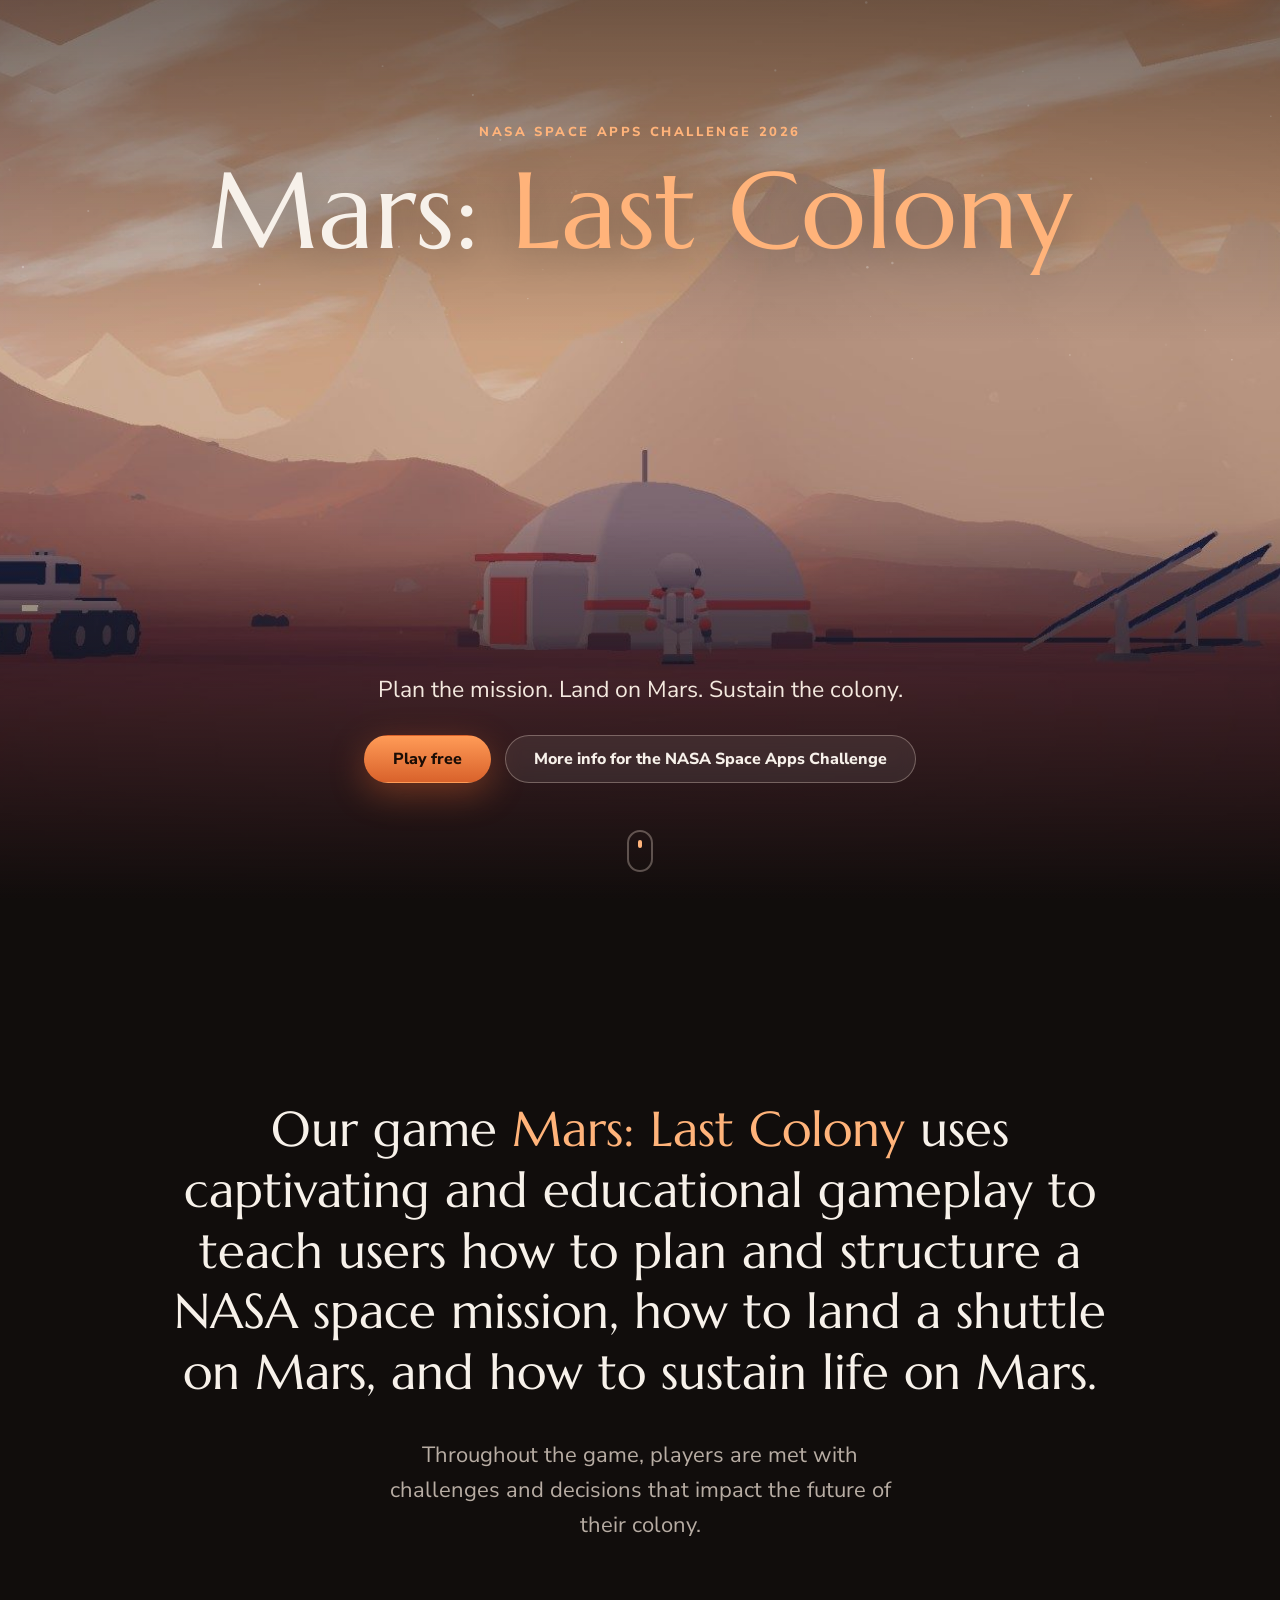
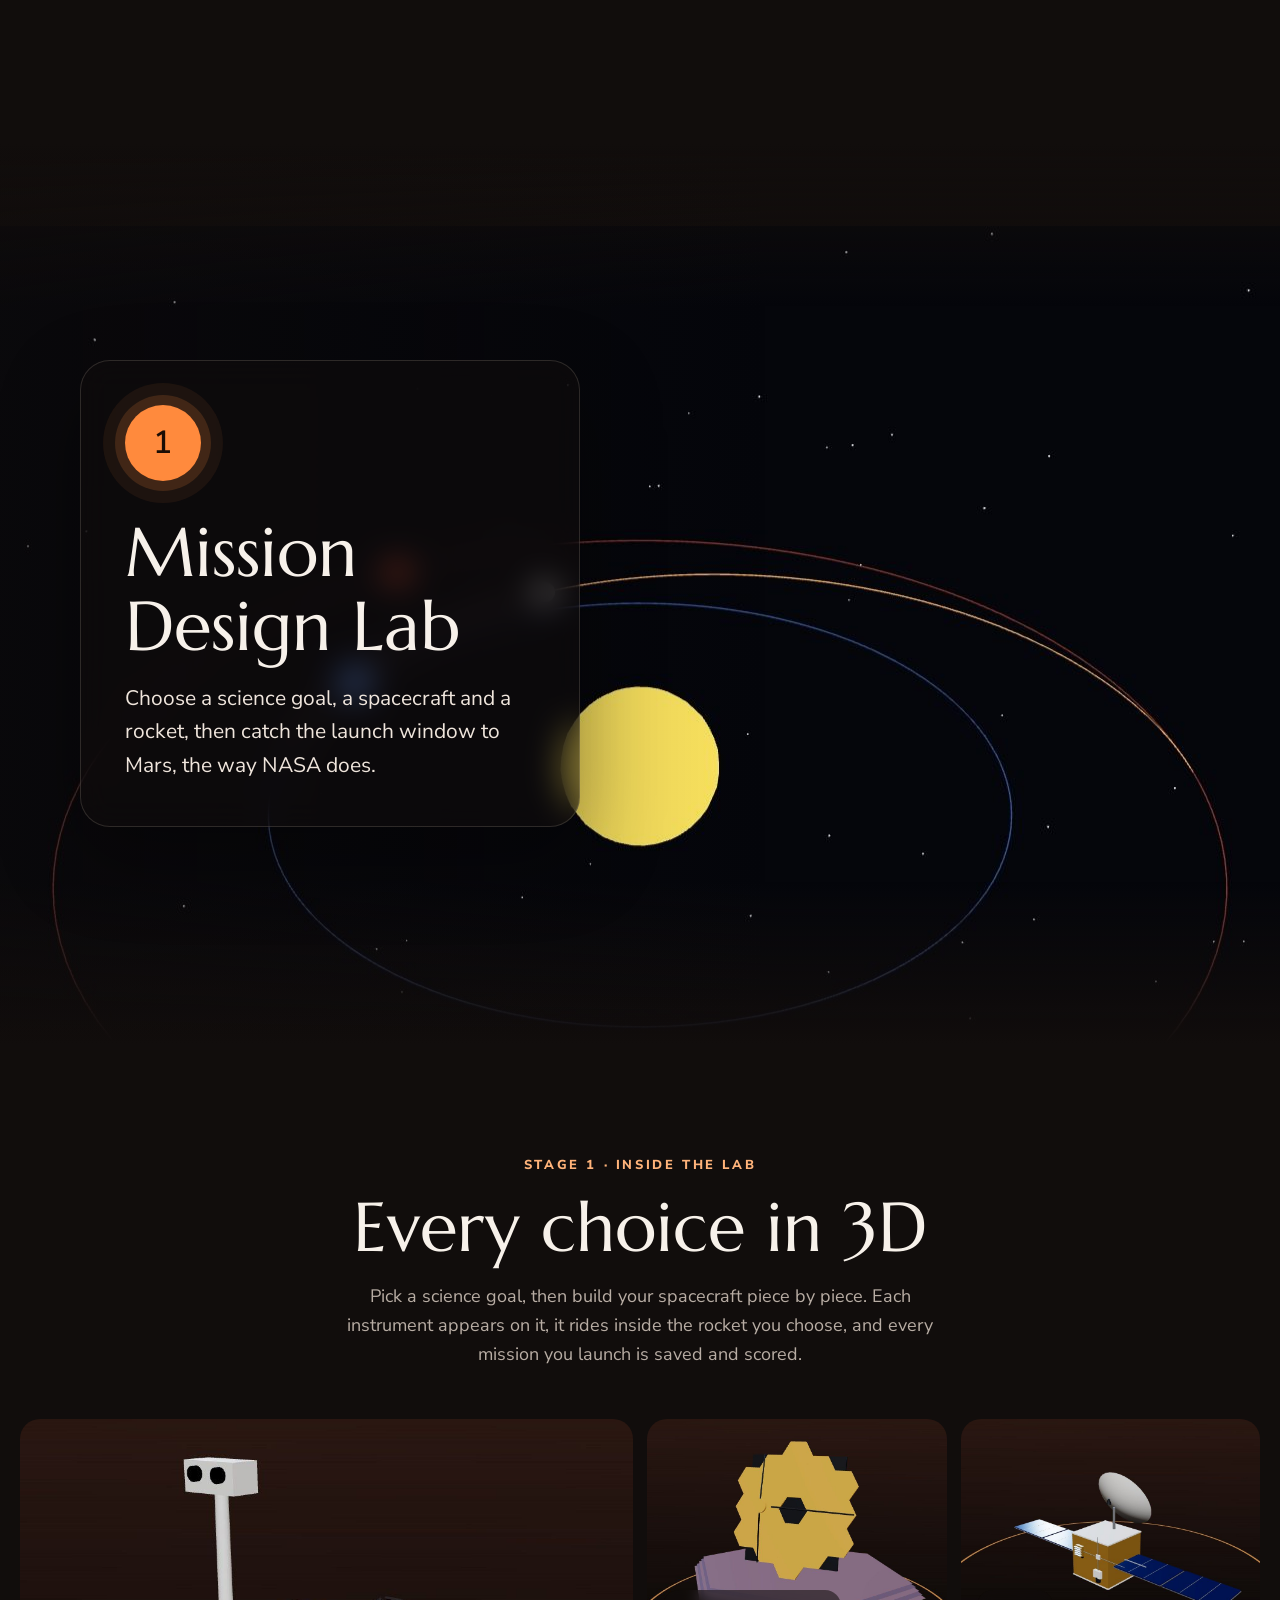
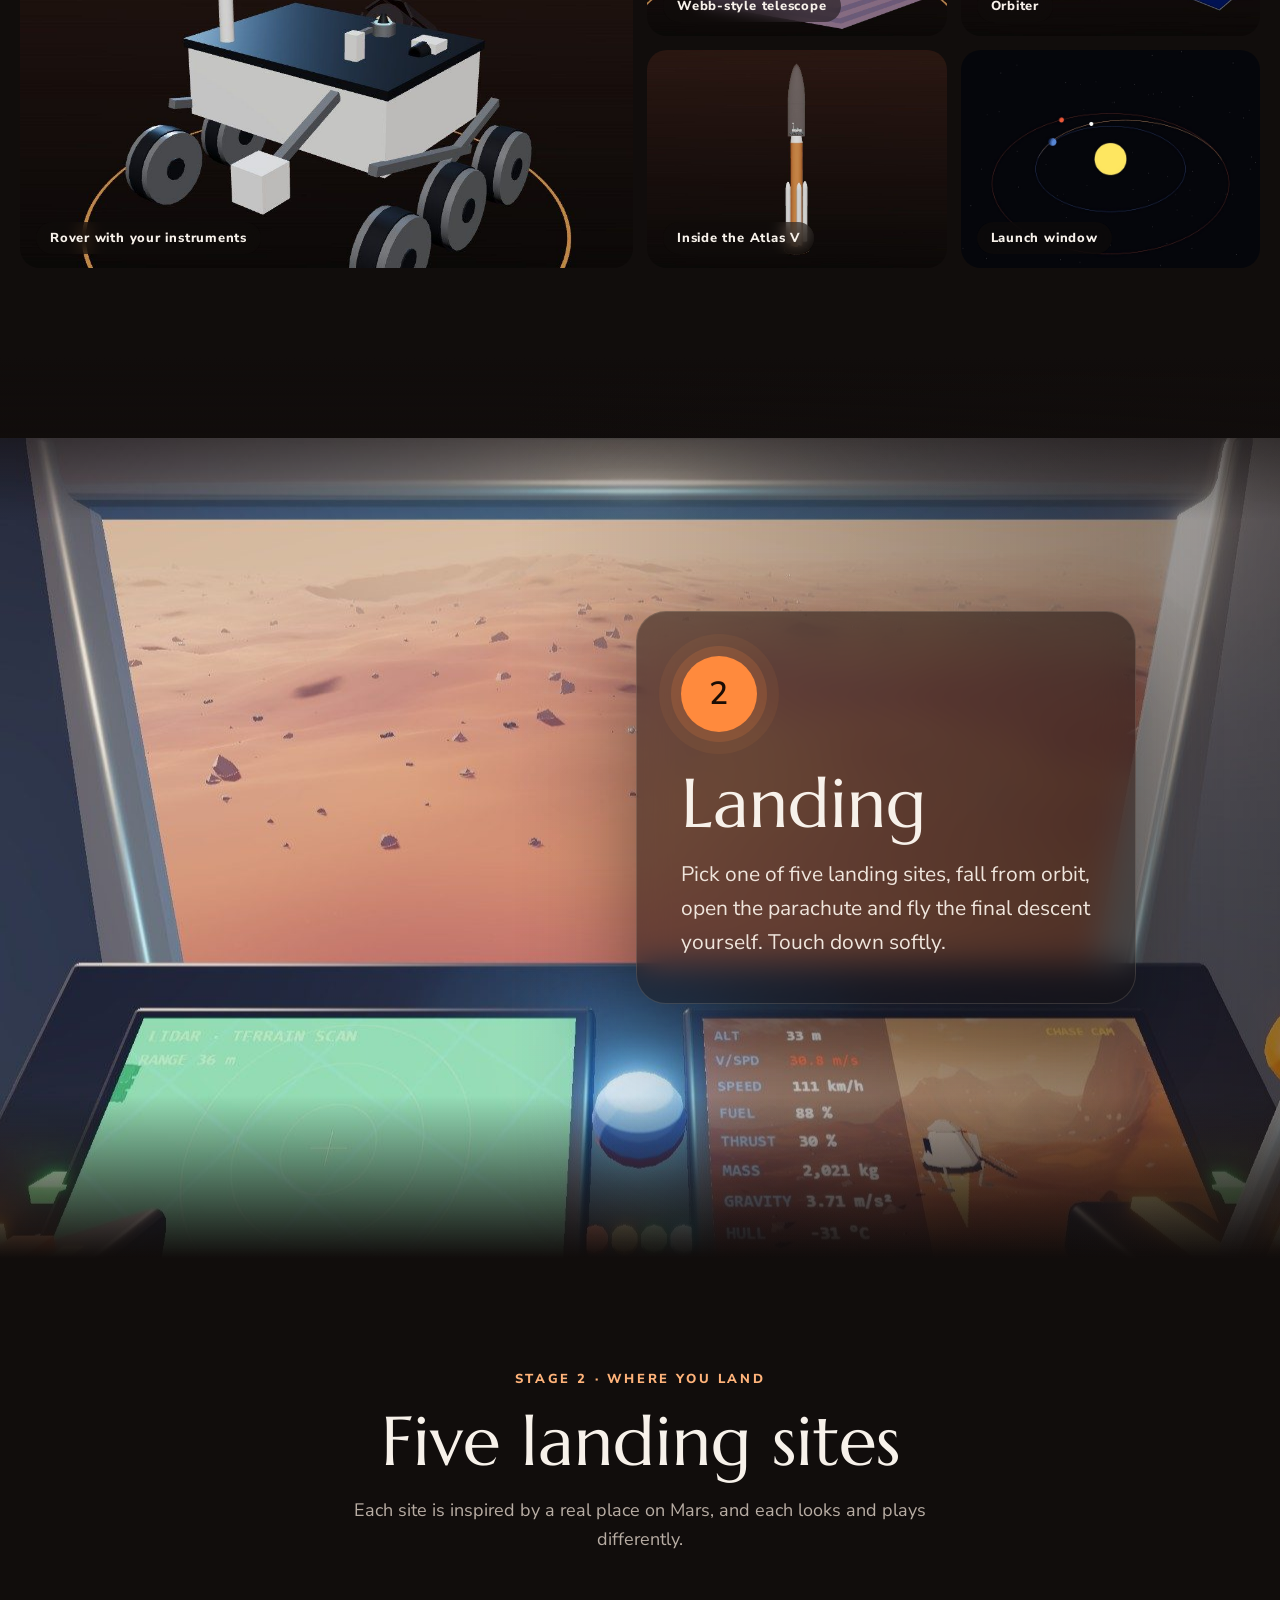
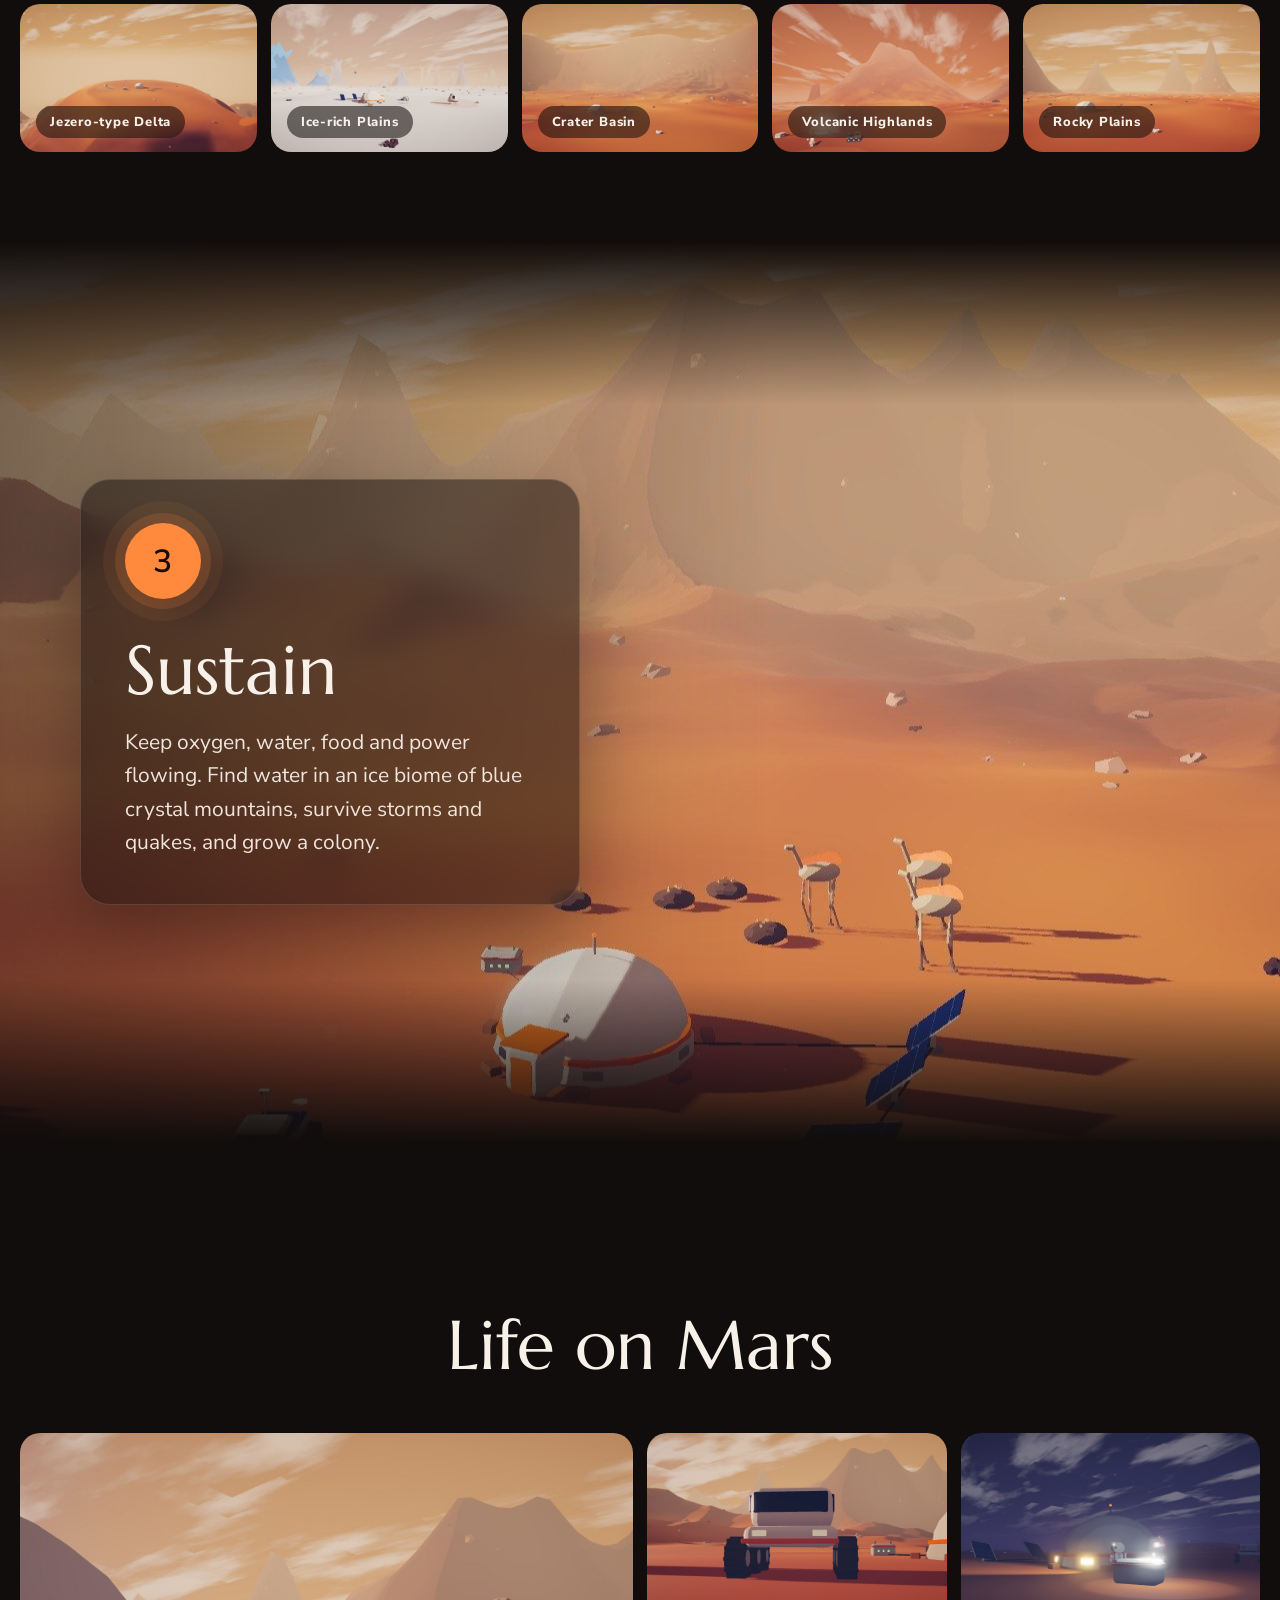
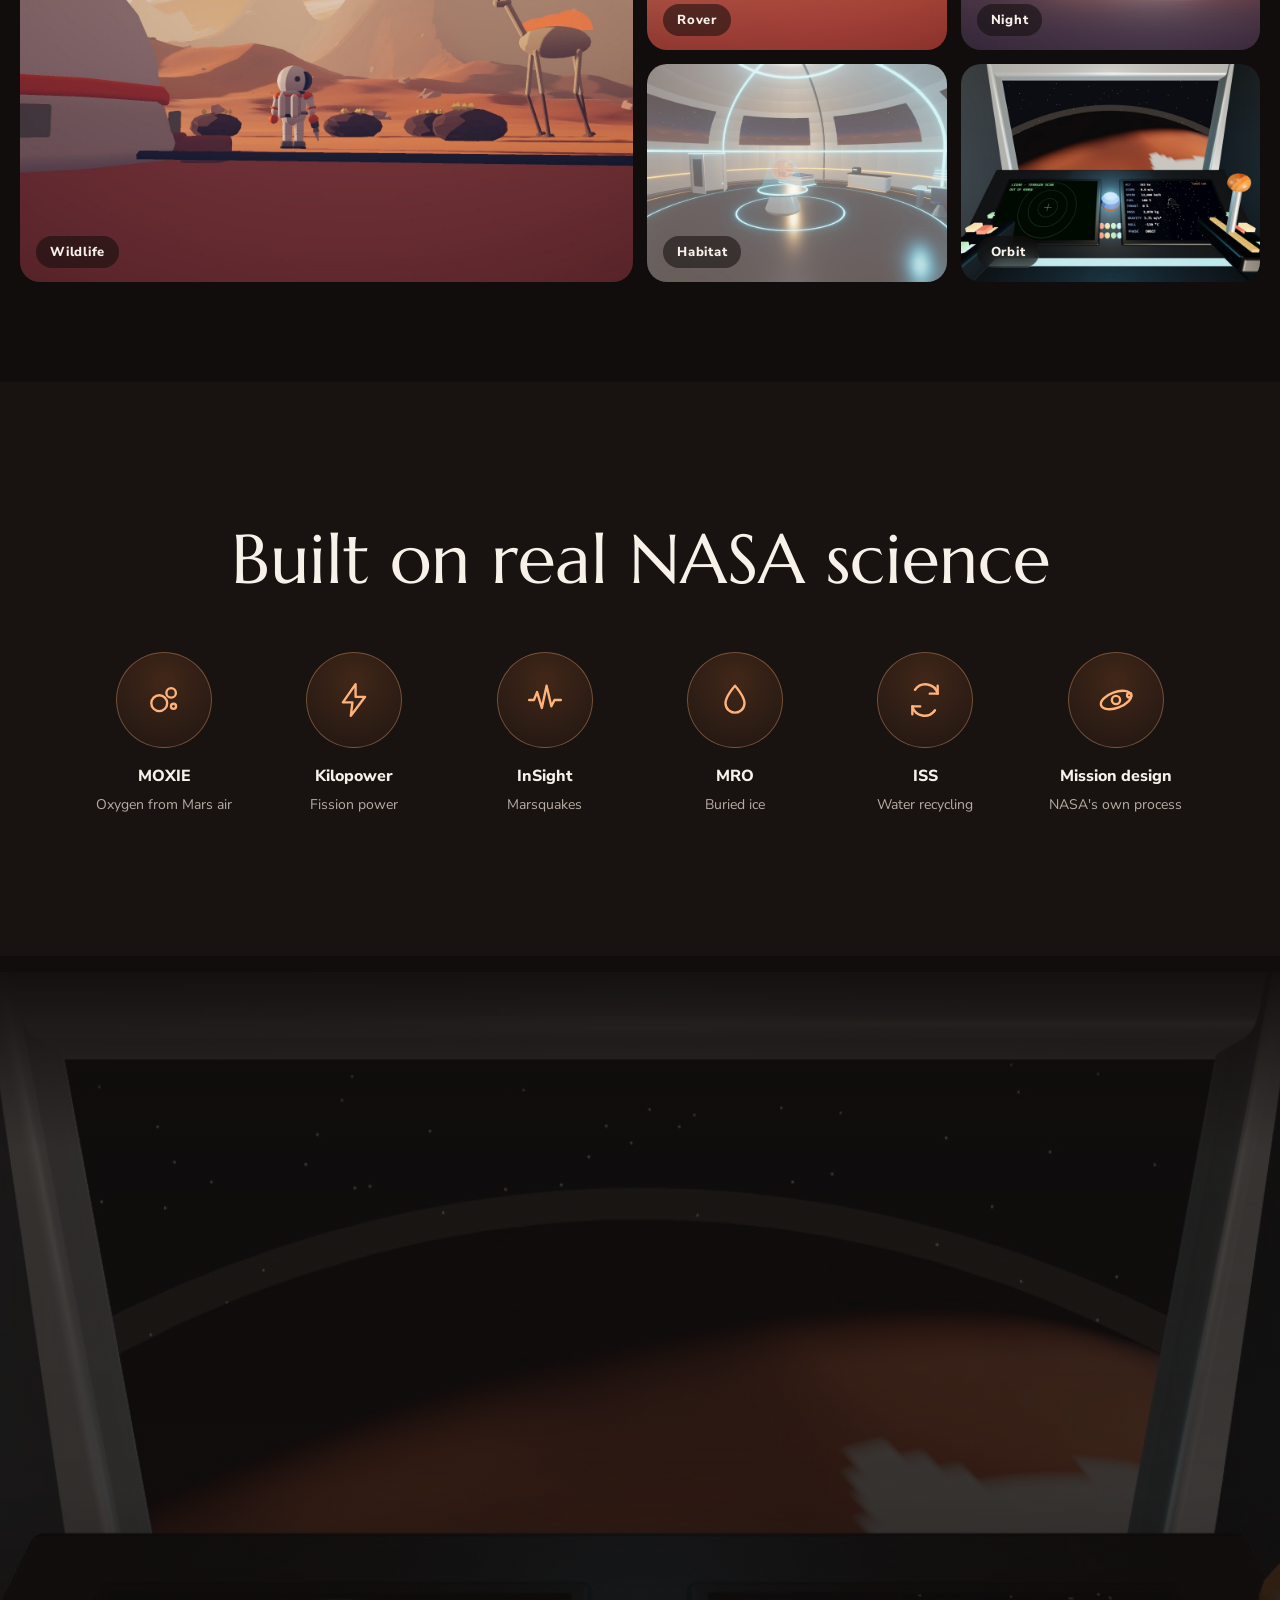
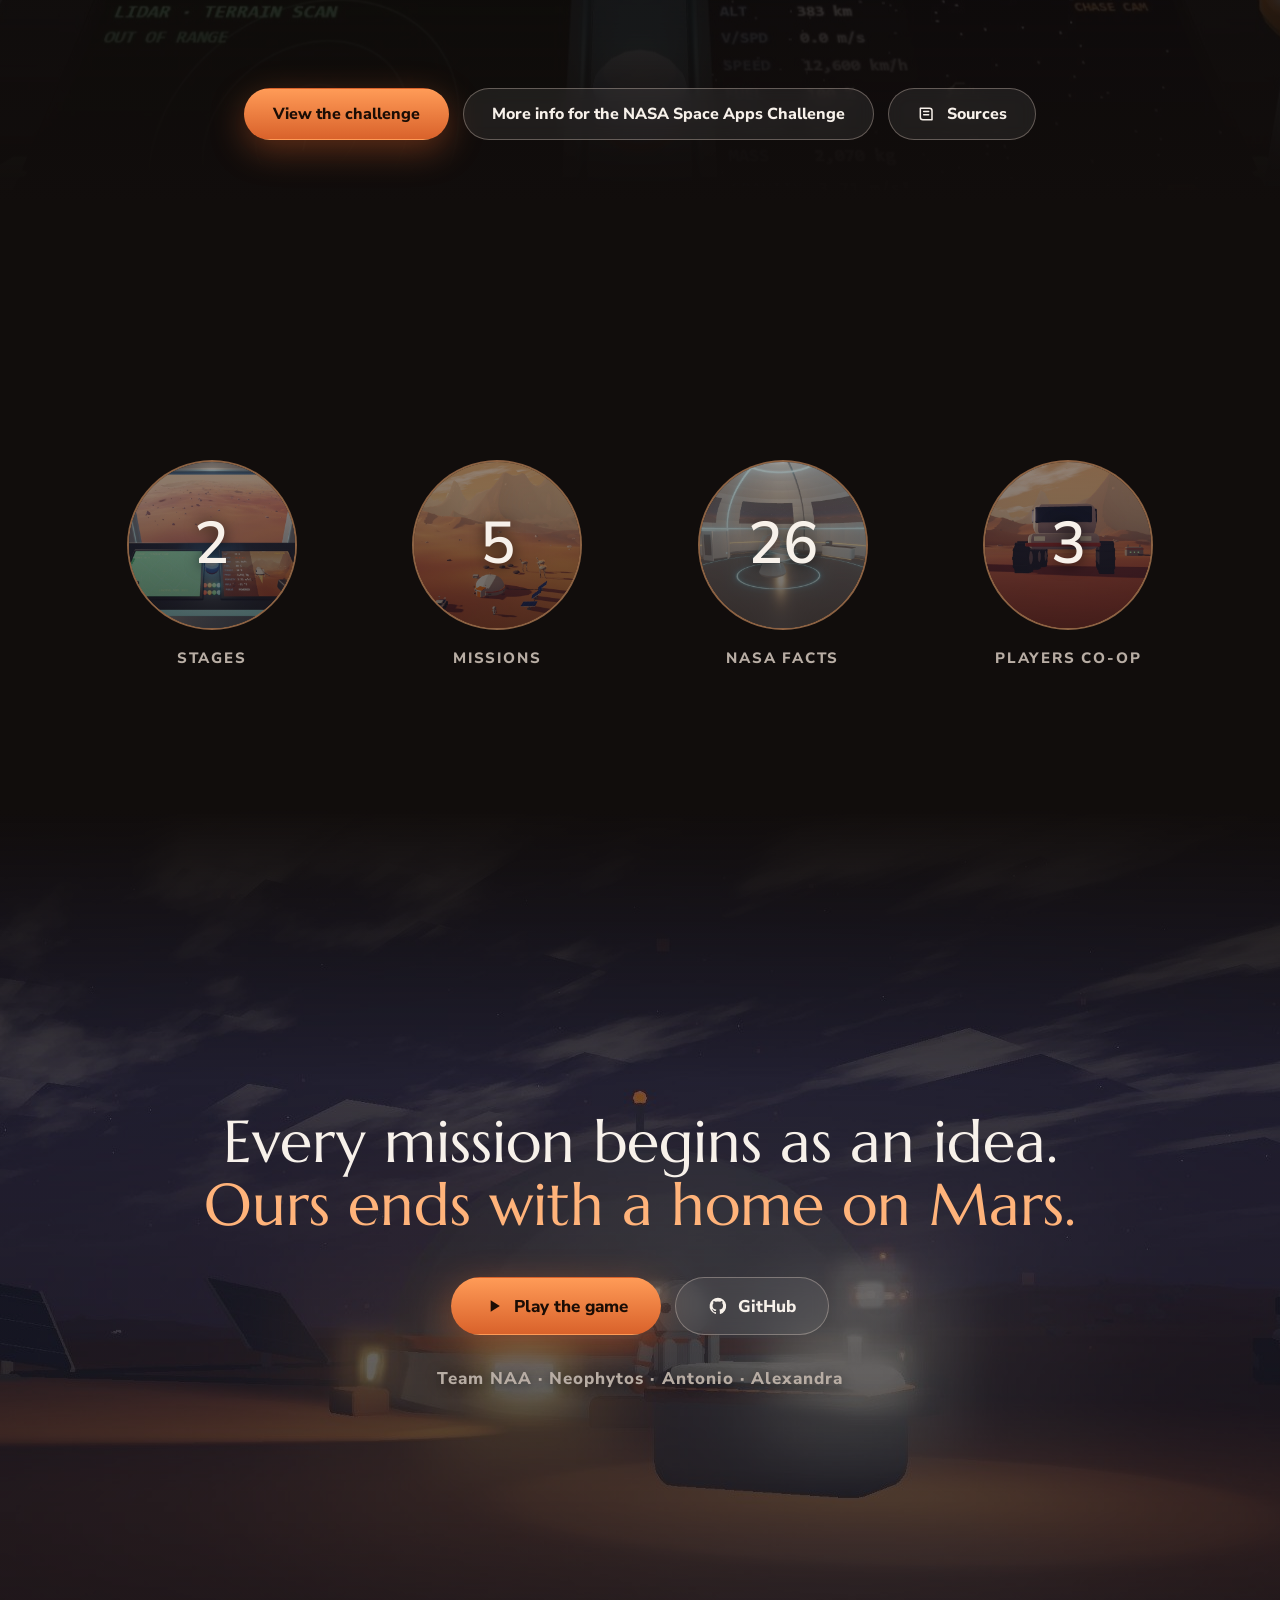
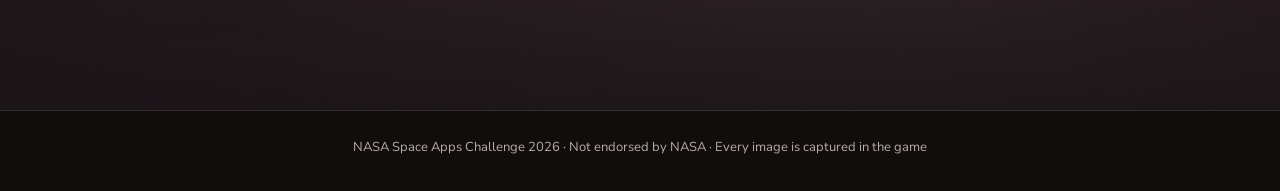
==== commit 14f6f9c1: "v4.7.1: /NAA/sources page with every fact, number and feature and its source; Sources button; correc" ====
--- a/NAA/index.html
+++ b/NAA/index.html
@@ -165,6 +165,7 @@
     <div class="cta center fade d2">
       <a class="btn primary" href="https://www.spaceappschallenge.org/2026/challenges/space-mission-design-game/" target="_blank" rel="noopener">View the challenge</a>
       <a class="btn ghost" href="/NAA/spaceapps/">More info for the NASA Space Apps Challenge</a>
+      <a class="btn ghost" href="/NAA/sources/"><svg viewBox="0 0 24 24" aria-hidden="true"><path d="M4 5h11a3 3 0 0 1 3 3v11H7a3 3 0 0 1-3-3z"/><path d="M8 9h6M8 13h6"/></svg>Sources</a>
     </div>
   </div>
 </section>
--- a/NAA/style.css
+++ b/NAA/style.css
@@ -28,6 +28,7 @@
 .btn{display:inline-flex;align-items:center;justify-content:center;gap:10px;padding:15px 28px;border-radius:999px;font:800 16px/1 var(--fb);text-decoration:none;color:var(--text);
   border:1px solid var(--line2);transition:transform .3s var(--ease),box-shadow .3s,background .3s,border-color .3s}
 .btn svg{width:20px;height:20px;fill:currentColor}
+.apps .btn svg{fill:none;stroke:currentColor;stroke-width:1.8;stroke-linecap:round;stroke-linejoin:round}
 .btn:hover{transform:translateY(-2px)}
 .btn.primary{background:linear-gradient(180deg,#ff9b57,var(--accent2));border-color:transparent;color:#1b0d05;box-shadow:0 10px 34px rgba(217,98,43,.4)}
 .btn.primary:hover{box-shadow:0 14px 44px rgba(255,138,61,.55)}
@@ -123,8 +124,9 @@
 
 /* NASA Space Apps Challenge */
 .apps{position:relative;overflow:hidden;padding:clamp(110px,14vw,180px) 0}
-.apps .shade{background:linear-gradient(180deg,var(--bg) 0%,rgba(17,13,12,.72) 22%,rgba(17,13,12,.72) 78%,var(--bg) 100%)}
+.apps .shade{background:linear-gradient(180deg,var(--bg) 0%,rgba(17,13,12,.78) 20%,rgba(17,13,12,.8) 66%,var(--bg) 88%)}
 .apps .wrap{position:relative}
+.apps .bg img{-webkit-mask-image:linear-gradient(#000 45%,transparent 78%);mask-image:linear-gradient(#000 45%,transparent 78%)}
 .apps .kicker{margin-bottom:16px}
 .apps-grid{display:grid;grid-template-columns:1fr 1fr;gap:18px;margin:46px auto 38px;max-width:980px}
 .apps .glass{max-width:none}
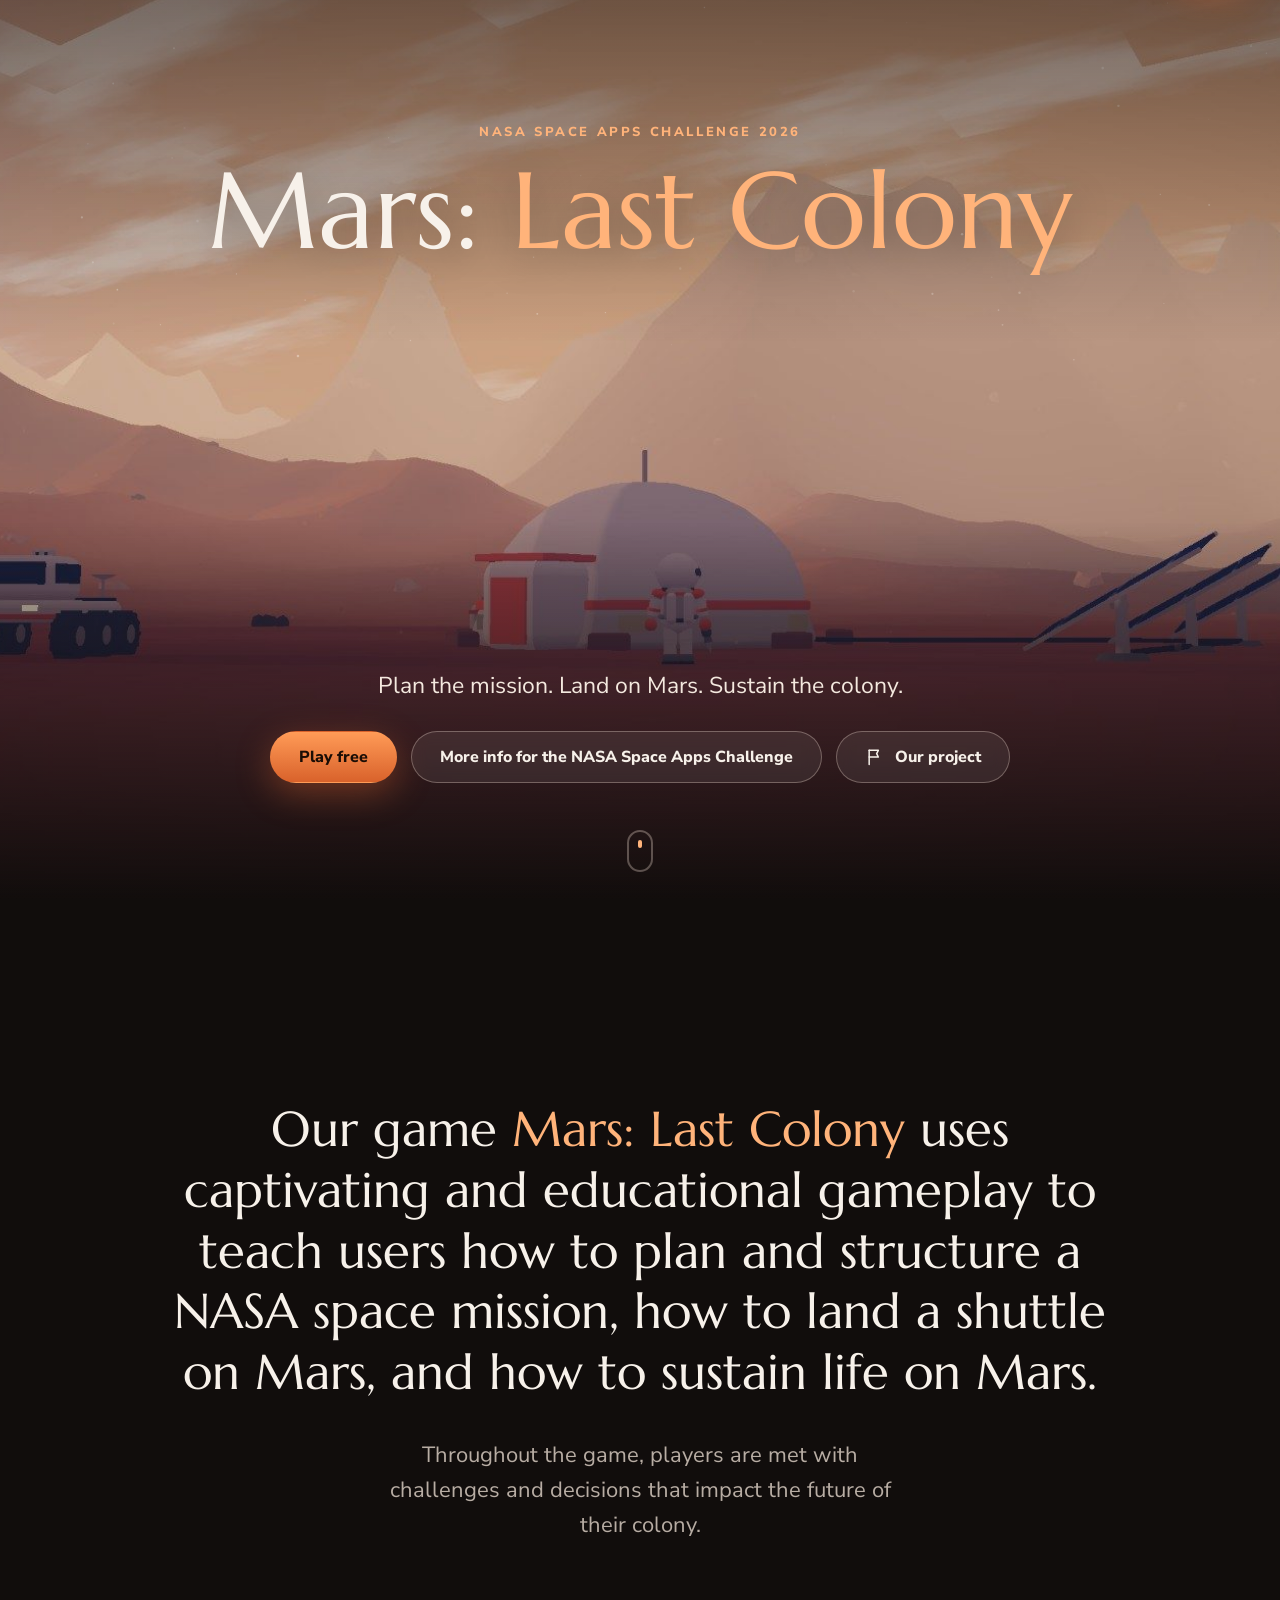
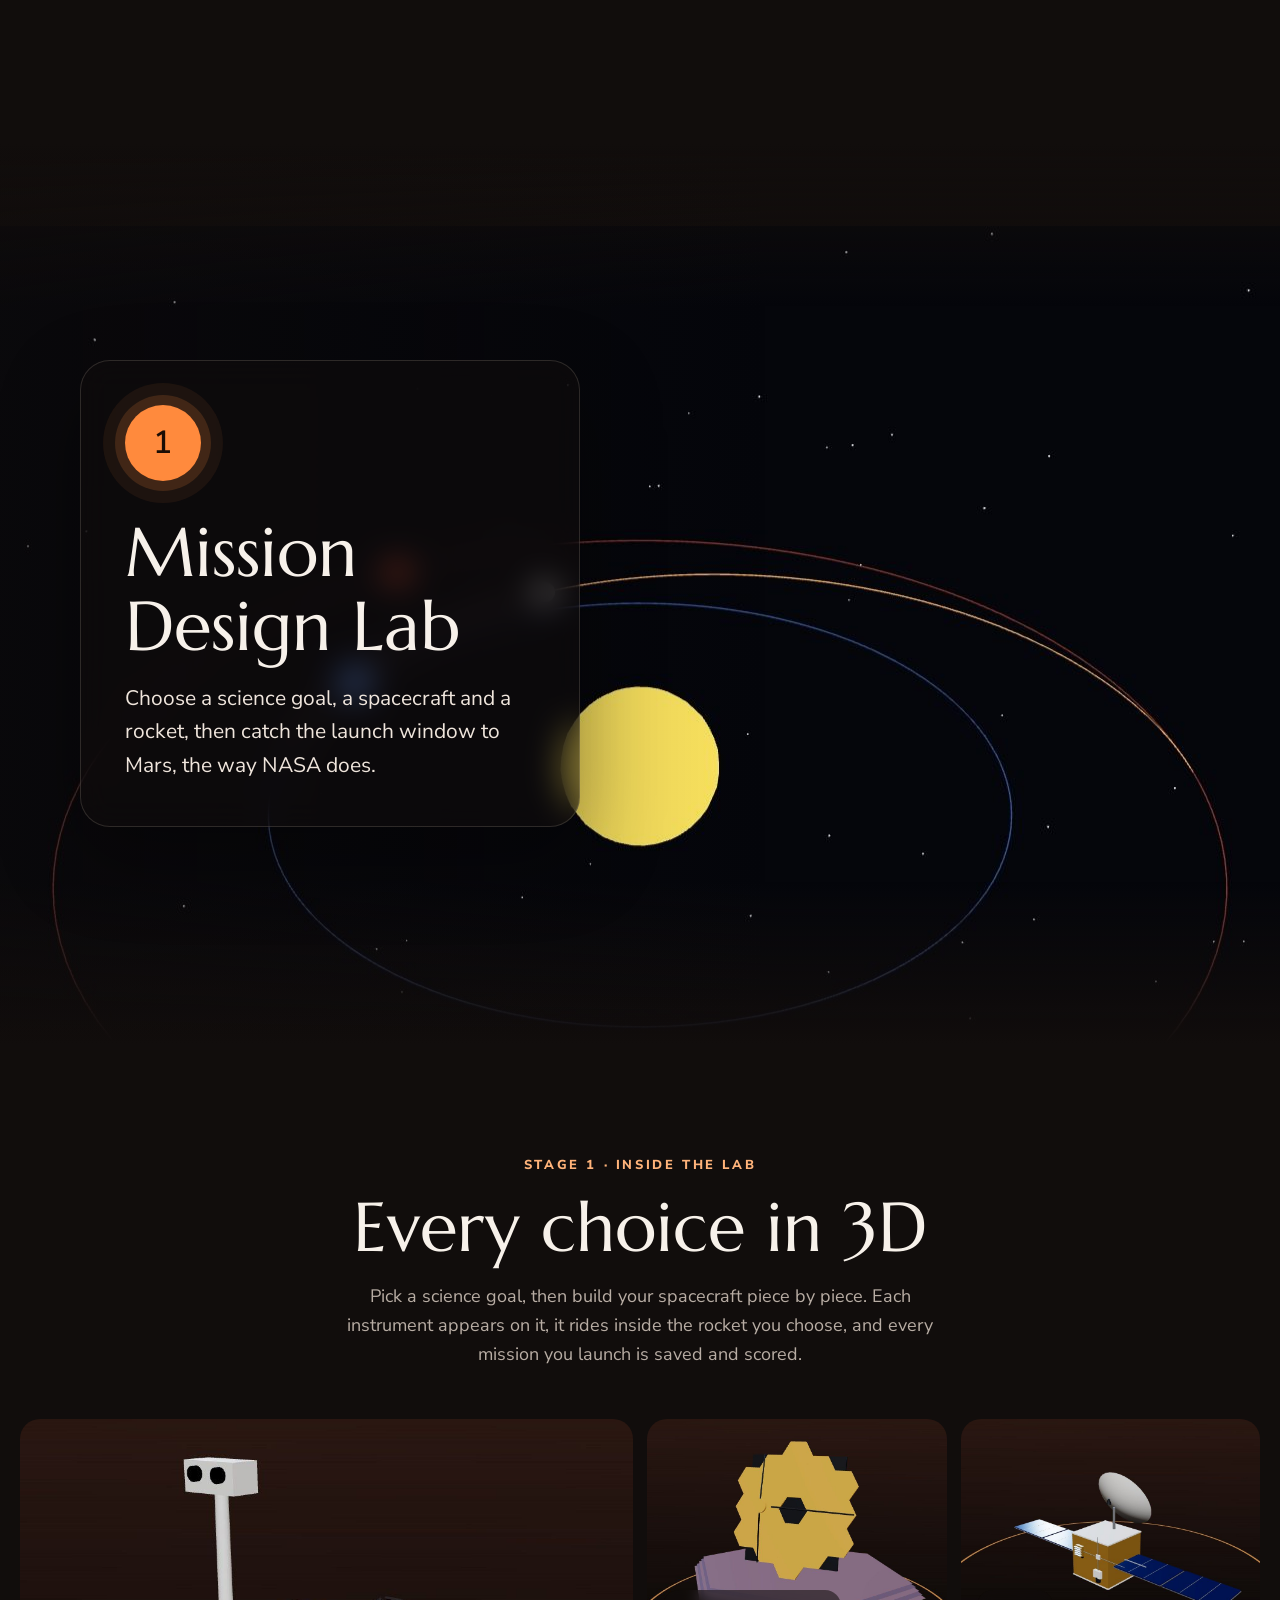
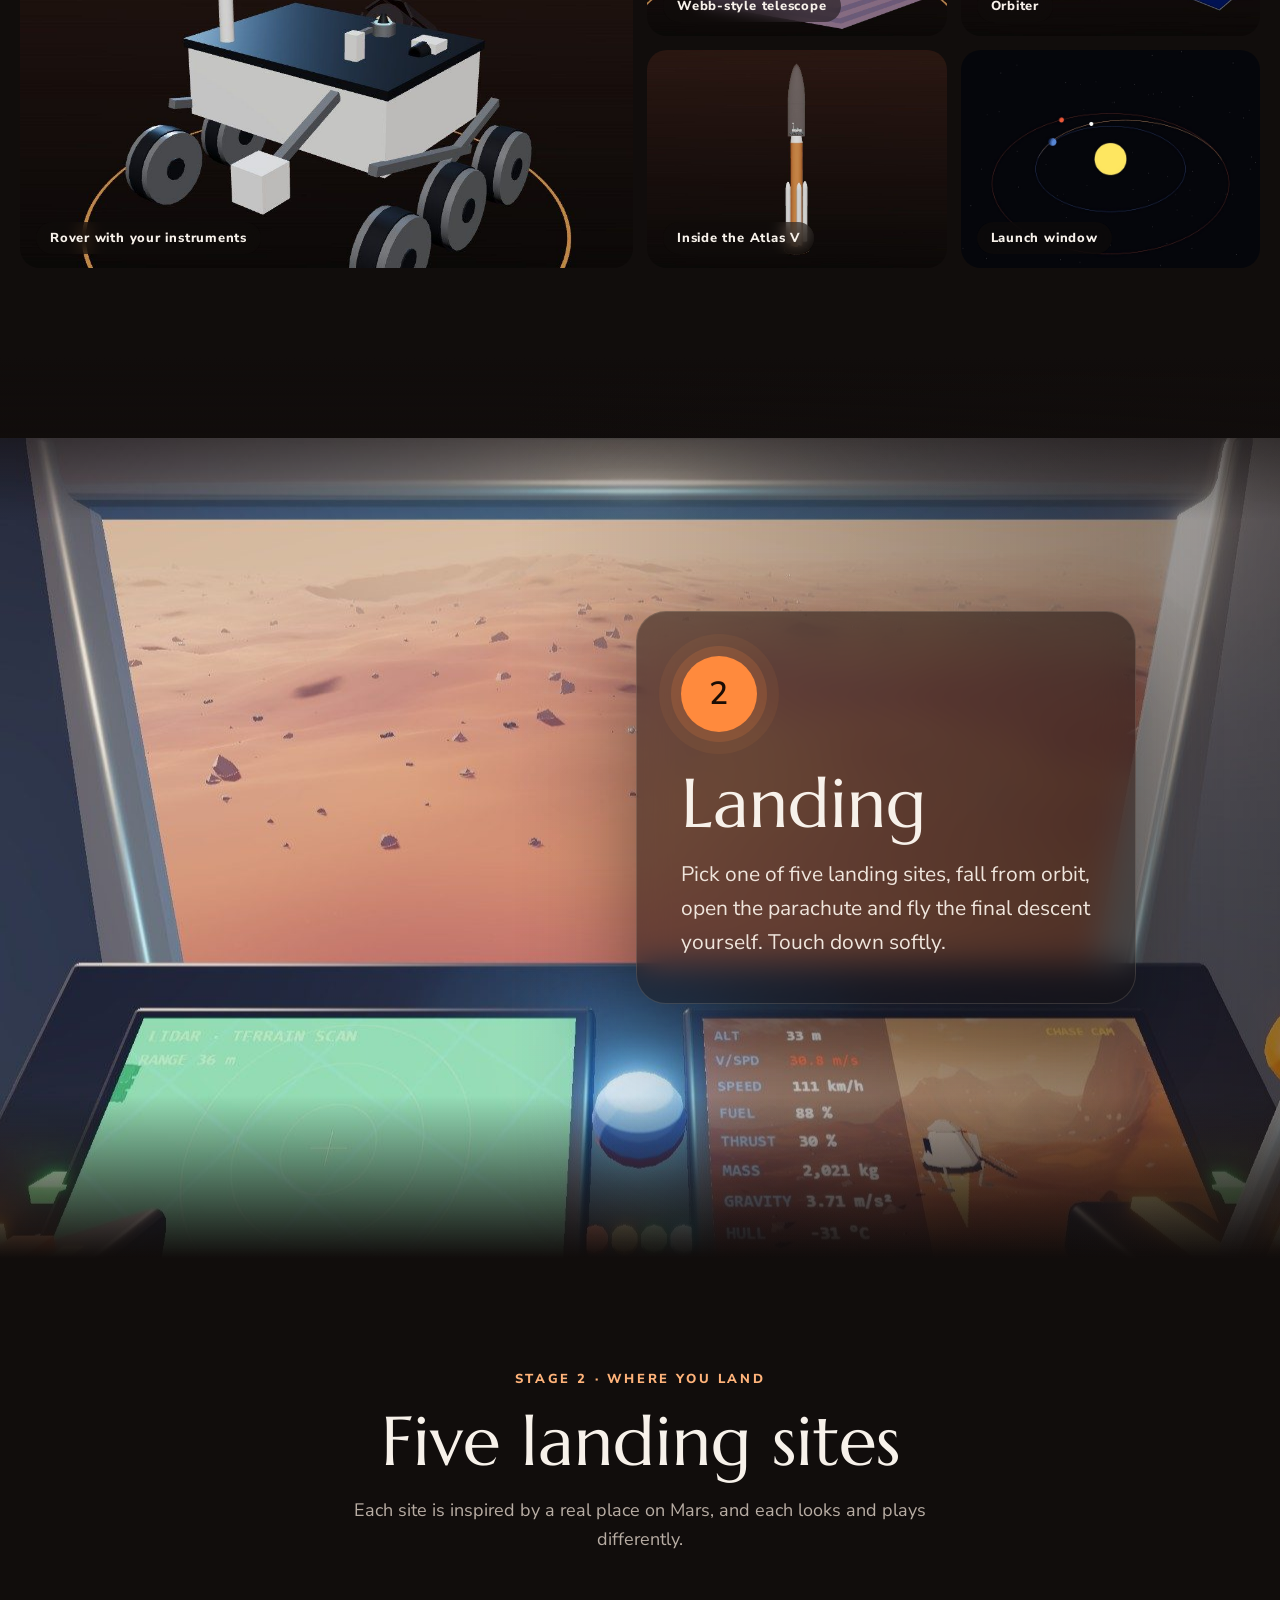
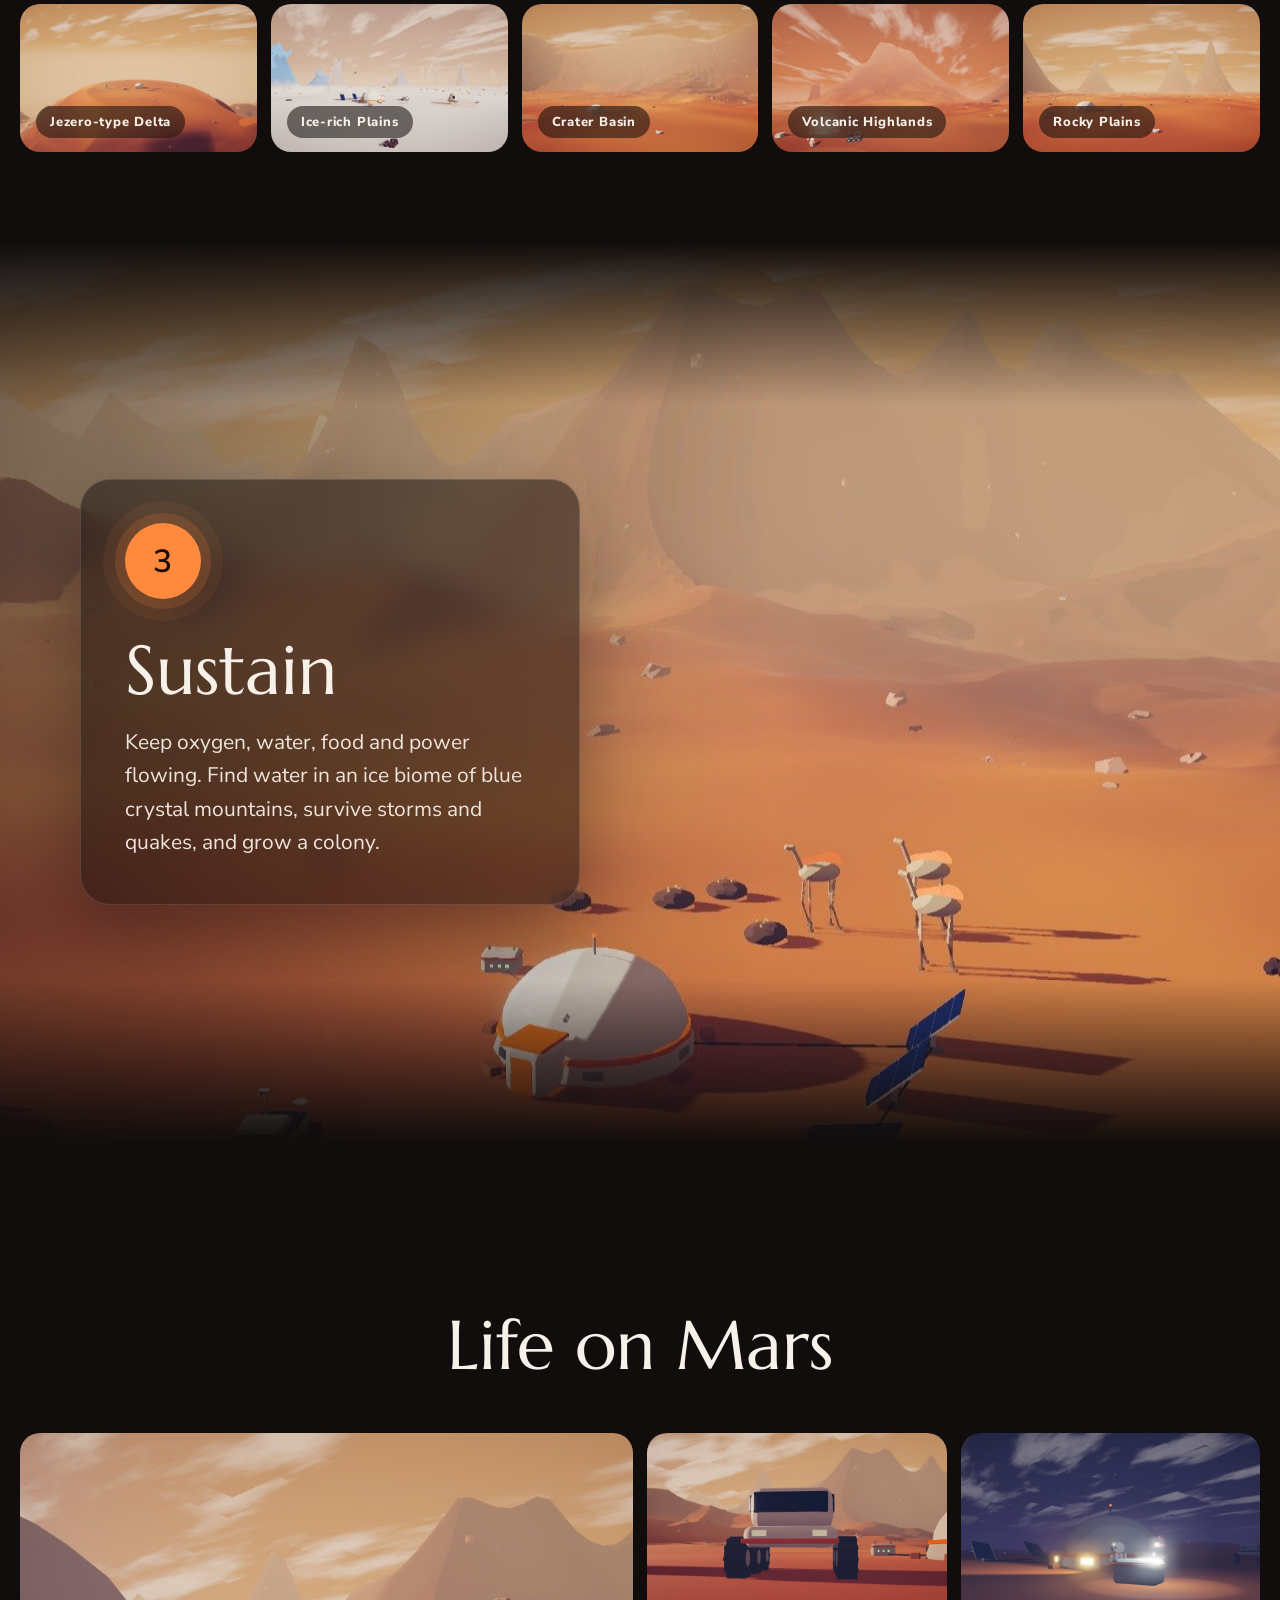
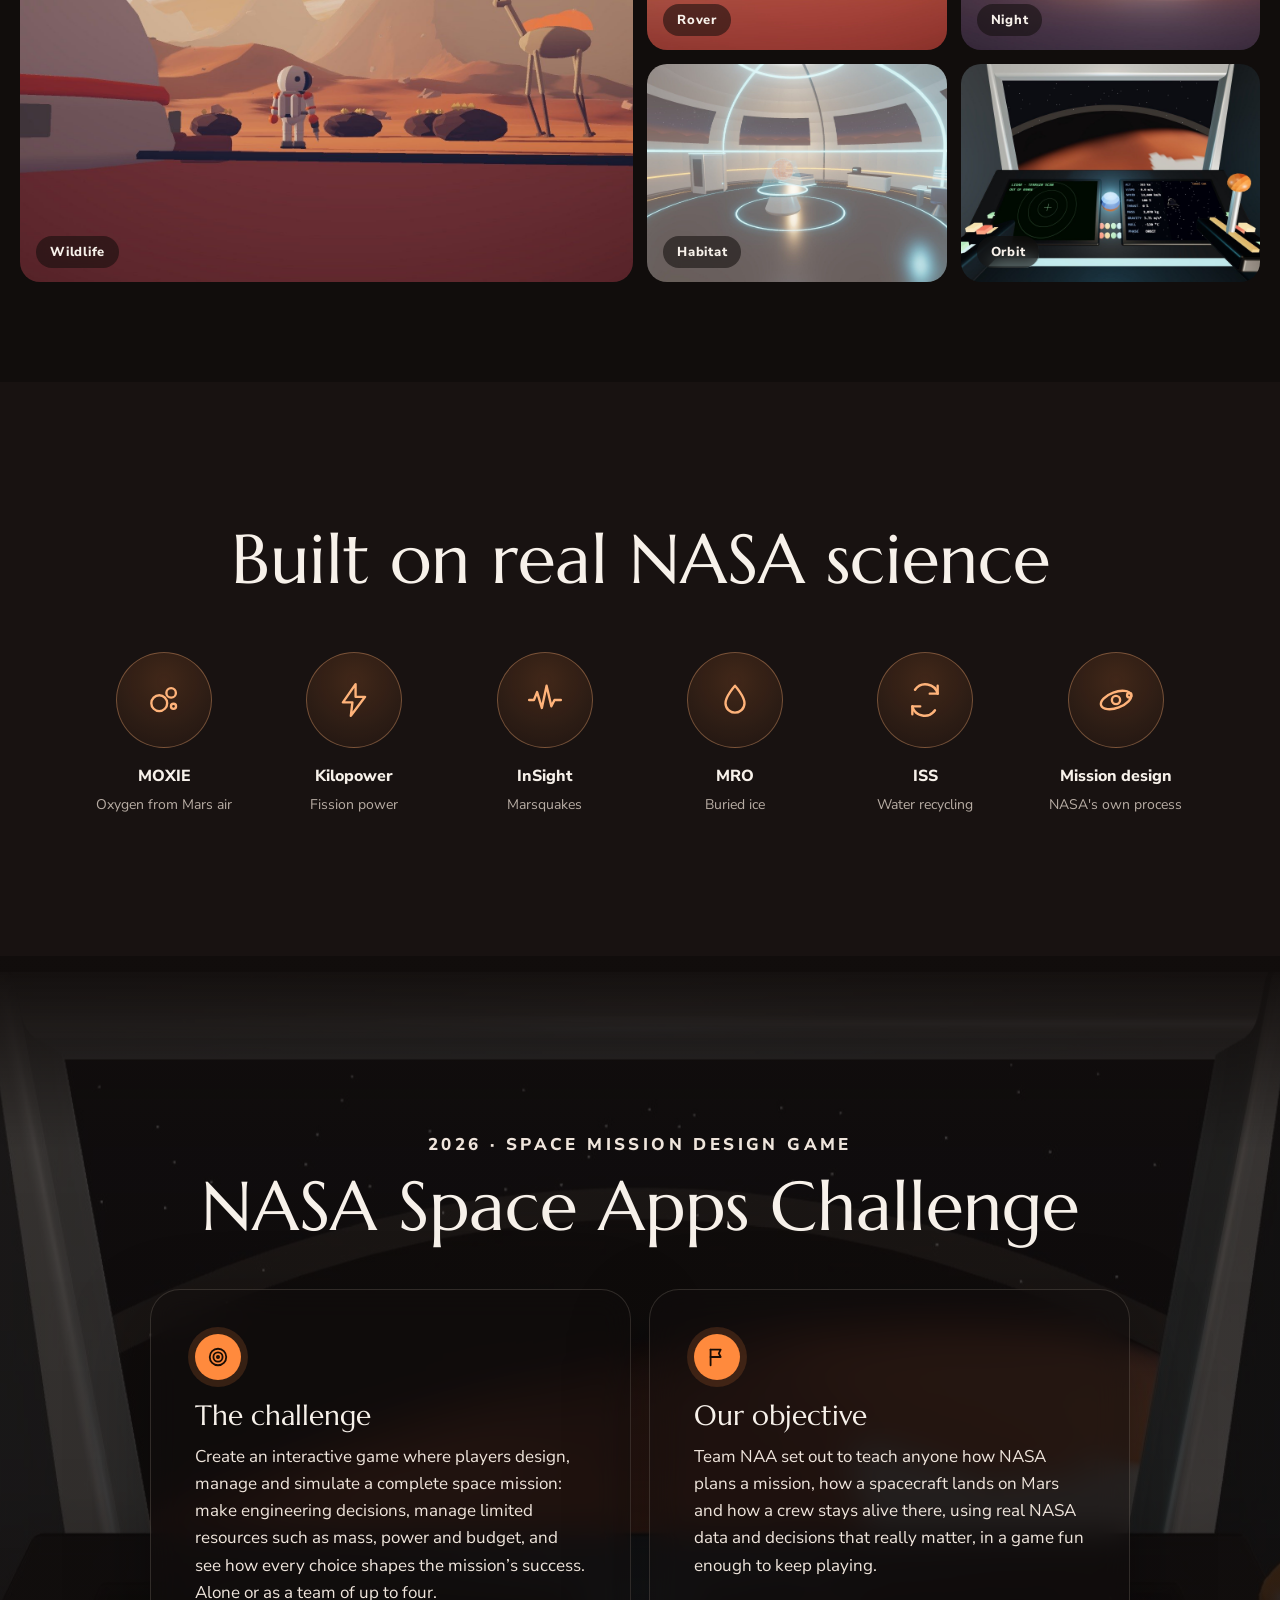
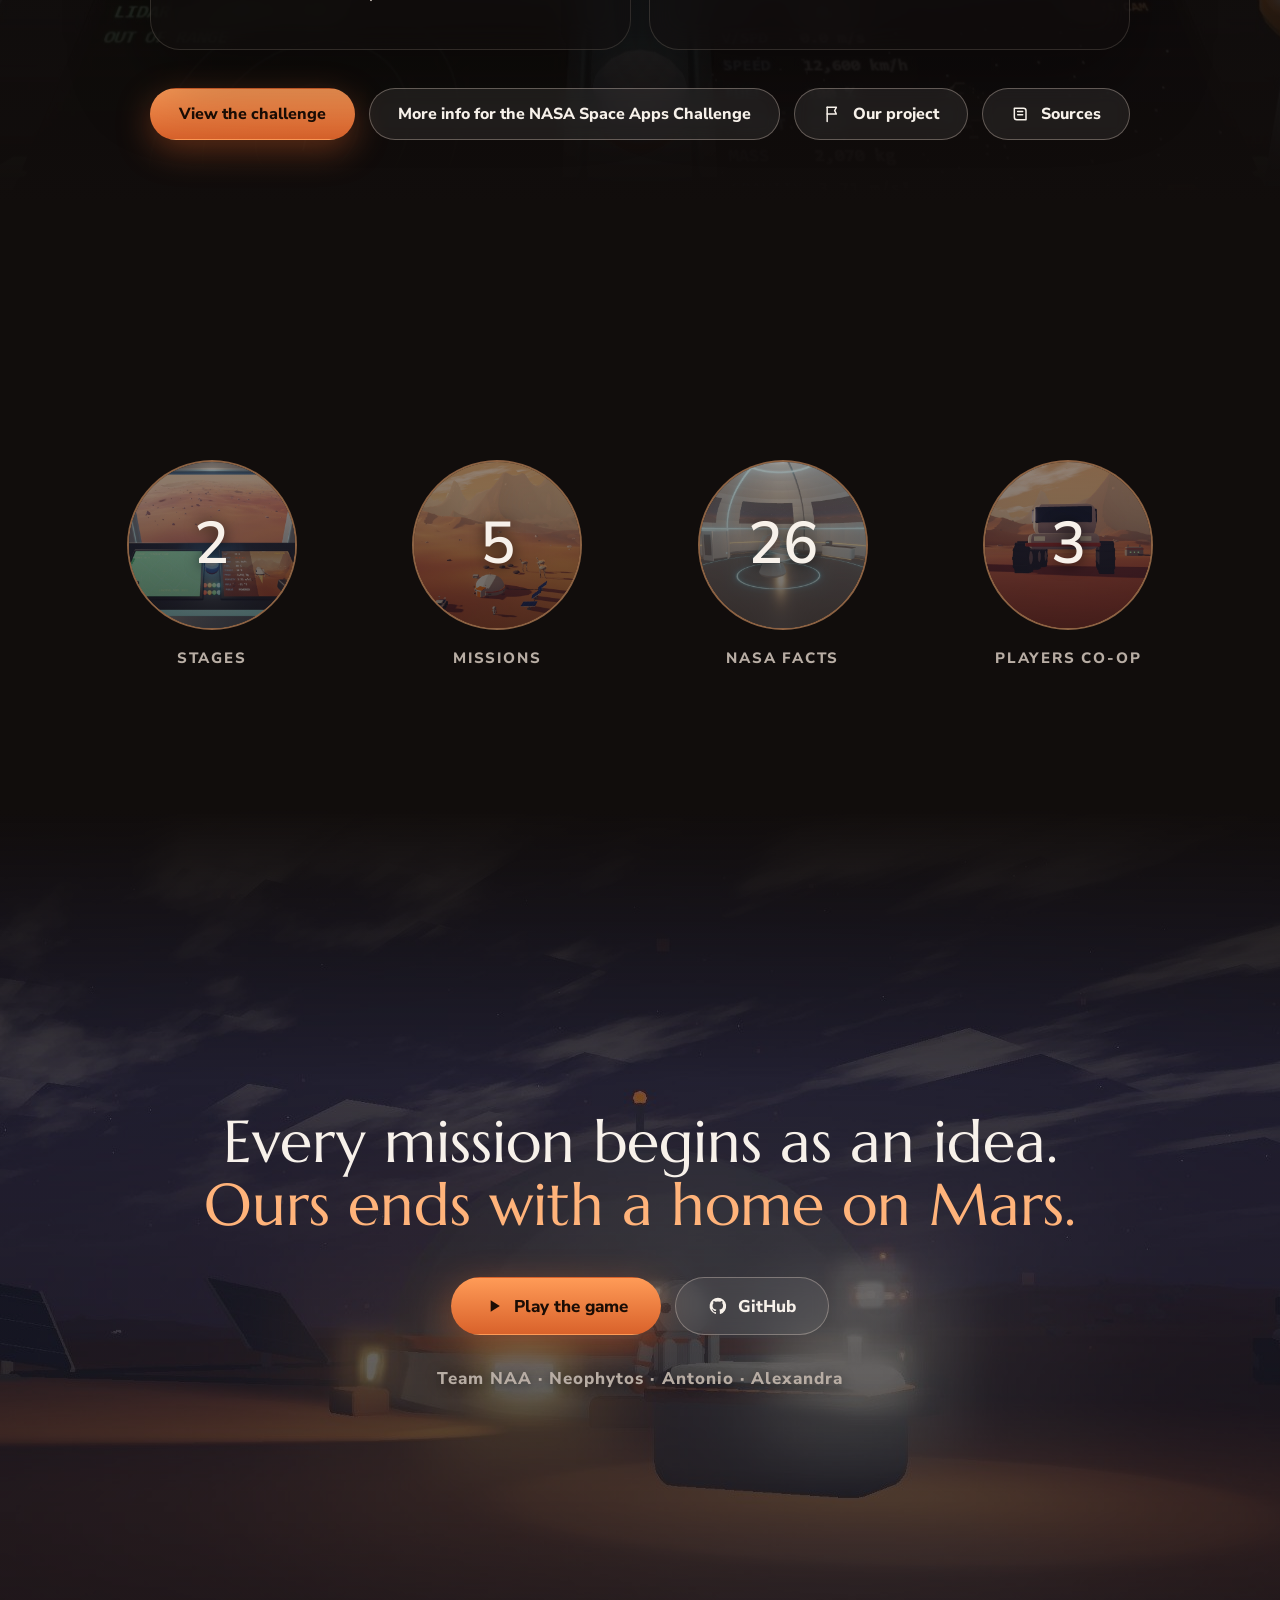
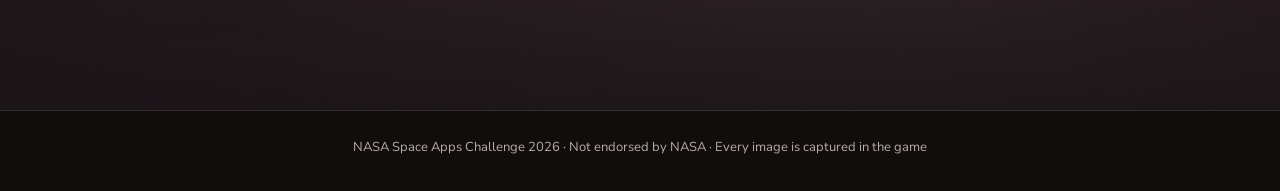
==== commit 821111cd: "v4.7.2: ice only in the ice biome, Space Apps and Info site buttons, Our project links - Ice now exi" ====
--- a/NAA/index.html
+++ b/NAA/index.html
@@ -45,6 +45,7 @@
       <div class="cta center fade d3">
         <a class="btn primary" href="https://mars-last-colony.vercel.app" target="_blank" rel="noopener">Play free</a>
         <a class="btn ghost" href="/NAA/spaceapps/">More info for the NASA Space Apps Challenge</a>
+        <a class="btn ghost ico" href="https://www.spaceappschallenge.org/2026/find-a-team/naa/?tab=project" target="_blank" rel="noopener"><svg viewBox="0 0 24 24" aria-hidden="true"><path d="M5 21V4"/><path d="M5 4h11l-2 4 2 4H5"/></svg>Our project</a>
       </div>
     </div>
   </div>
@@ -165,6 +166,7 @@
     <div class="cta center fade d2">
       <a class="btn primary" href="https://www.spaceappschallenge.org/2026/challenges/space-mission-design-game/" target="_blank" rel="noopener">View the challenge</a>
       <a class="btn ghost" href="/NAA/spaceapps/">More info for the NASA Space Apps Challenge</a>
+      <a class="btn ghost ico" href="https://www.spaceappschallenge.org/2026/find-a-team/naa/?tab=project" target="_blank" rel="noopener"><svg viewBox="0 0 24 24" aria-hidden="true"><path d="M5 21V4"/><path d="M5 4h11l-2 4 2 4H5"/></svg>Our project</a>
       <a class="btn ghost" href="/NAA/sources/"><svg viewBox="0 0 24 24" aria-hidden="true"><path d="M4 5h11a3 3 0 0 1 3 3v11H7a3 3 0 0 1-3-3z"/><path d="M8 9h6M8 13h6"/></svg>Sources</a>
     </div>
   </div>
--- a/NAA/style.css
+++ b/NAA/style.css
@@ -28,7 +28,7 @@
 .btn{display:inline-flex;align-items:center;justify-content:center;gap:10px;padding:15px 28px;border-radius:999px;font:800 16px/1 var(--fb);text-decoration:none;color:var(--text);
   border:1px solid var(--line2);transition:transform .3s var(--ease),box-shadow .3s,background .3s,border-color .3s}
 .btn svg{width:20px;height:20px;fill:currentColor}
-.apps .btn svg{fill:none;stroke:currentColor;stroke-width:1.8;stroke-linecap:round;stroke-linejoin:round}
+.btn.ico svg,.apps .btn svg{fill:none;stroke:currentColor;stroke-width:1.8;stroke-linecap:round;stroke-linejoin:round}
 .btn:hover{transform:translateY(-2px)}
 .btn.primary{background:linear-gradient(180deg,#ff9b57,var(--accent2));border-color:transparent;color:#1b0d05;box-shadow:0 10px 34px rgba(217,98,43,.4)}
 .btn.primary:hover{box-shadow:0 14px 44px rgba(255,138,61,.55)}
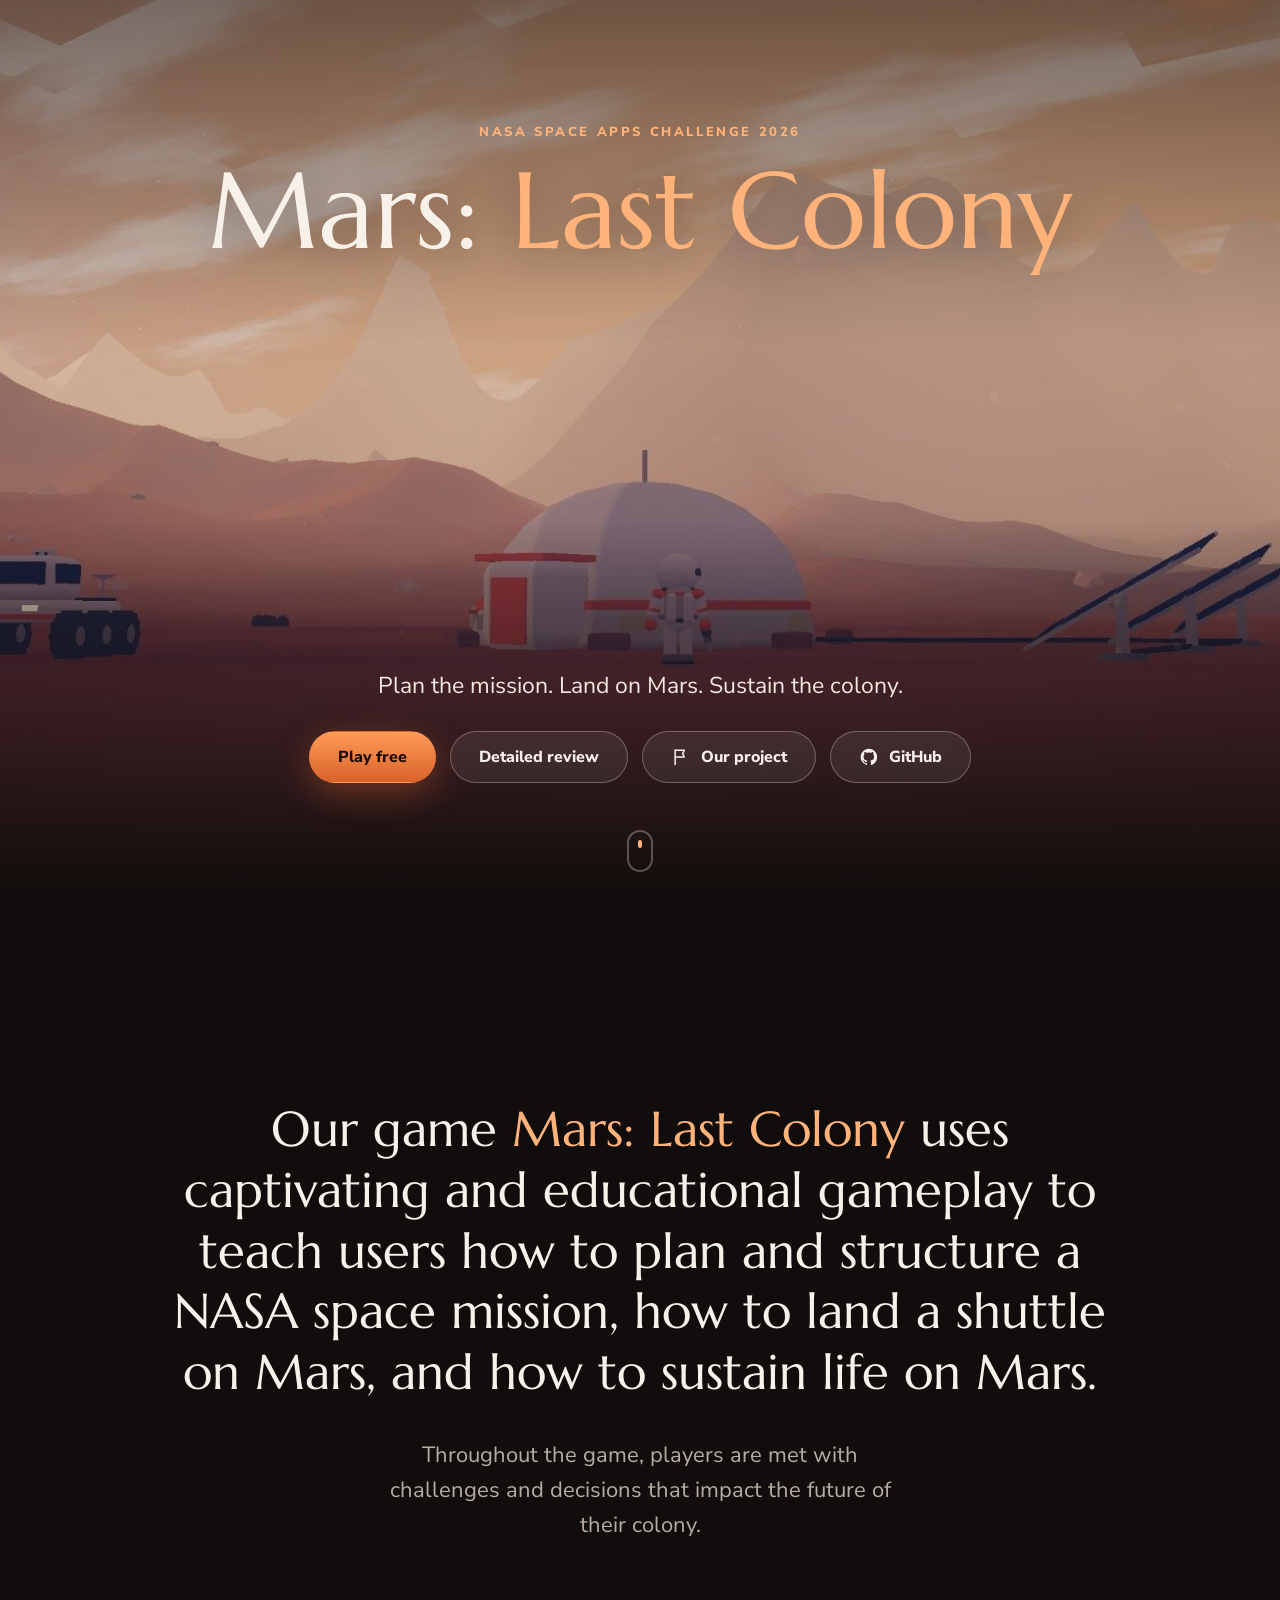
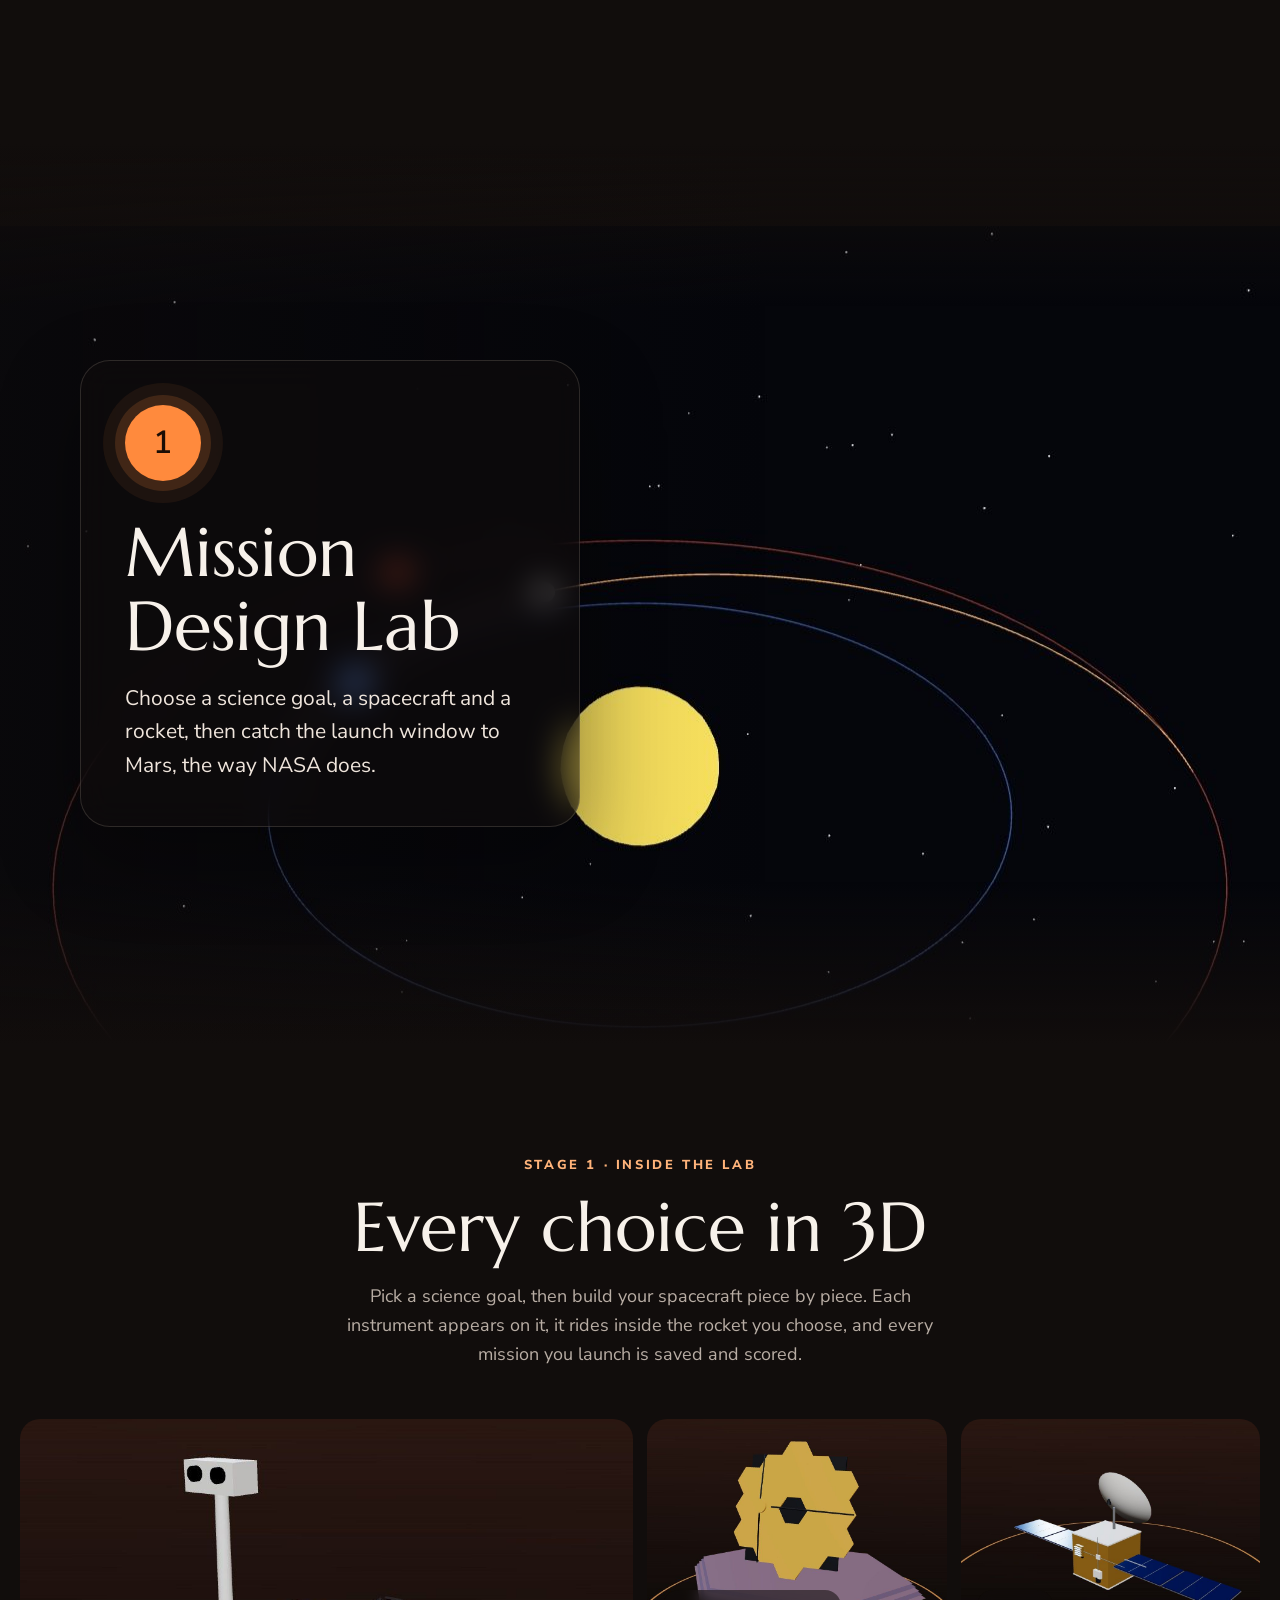
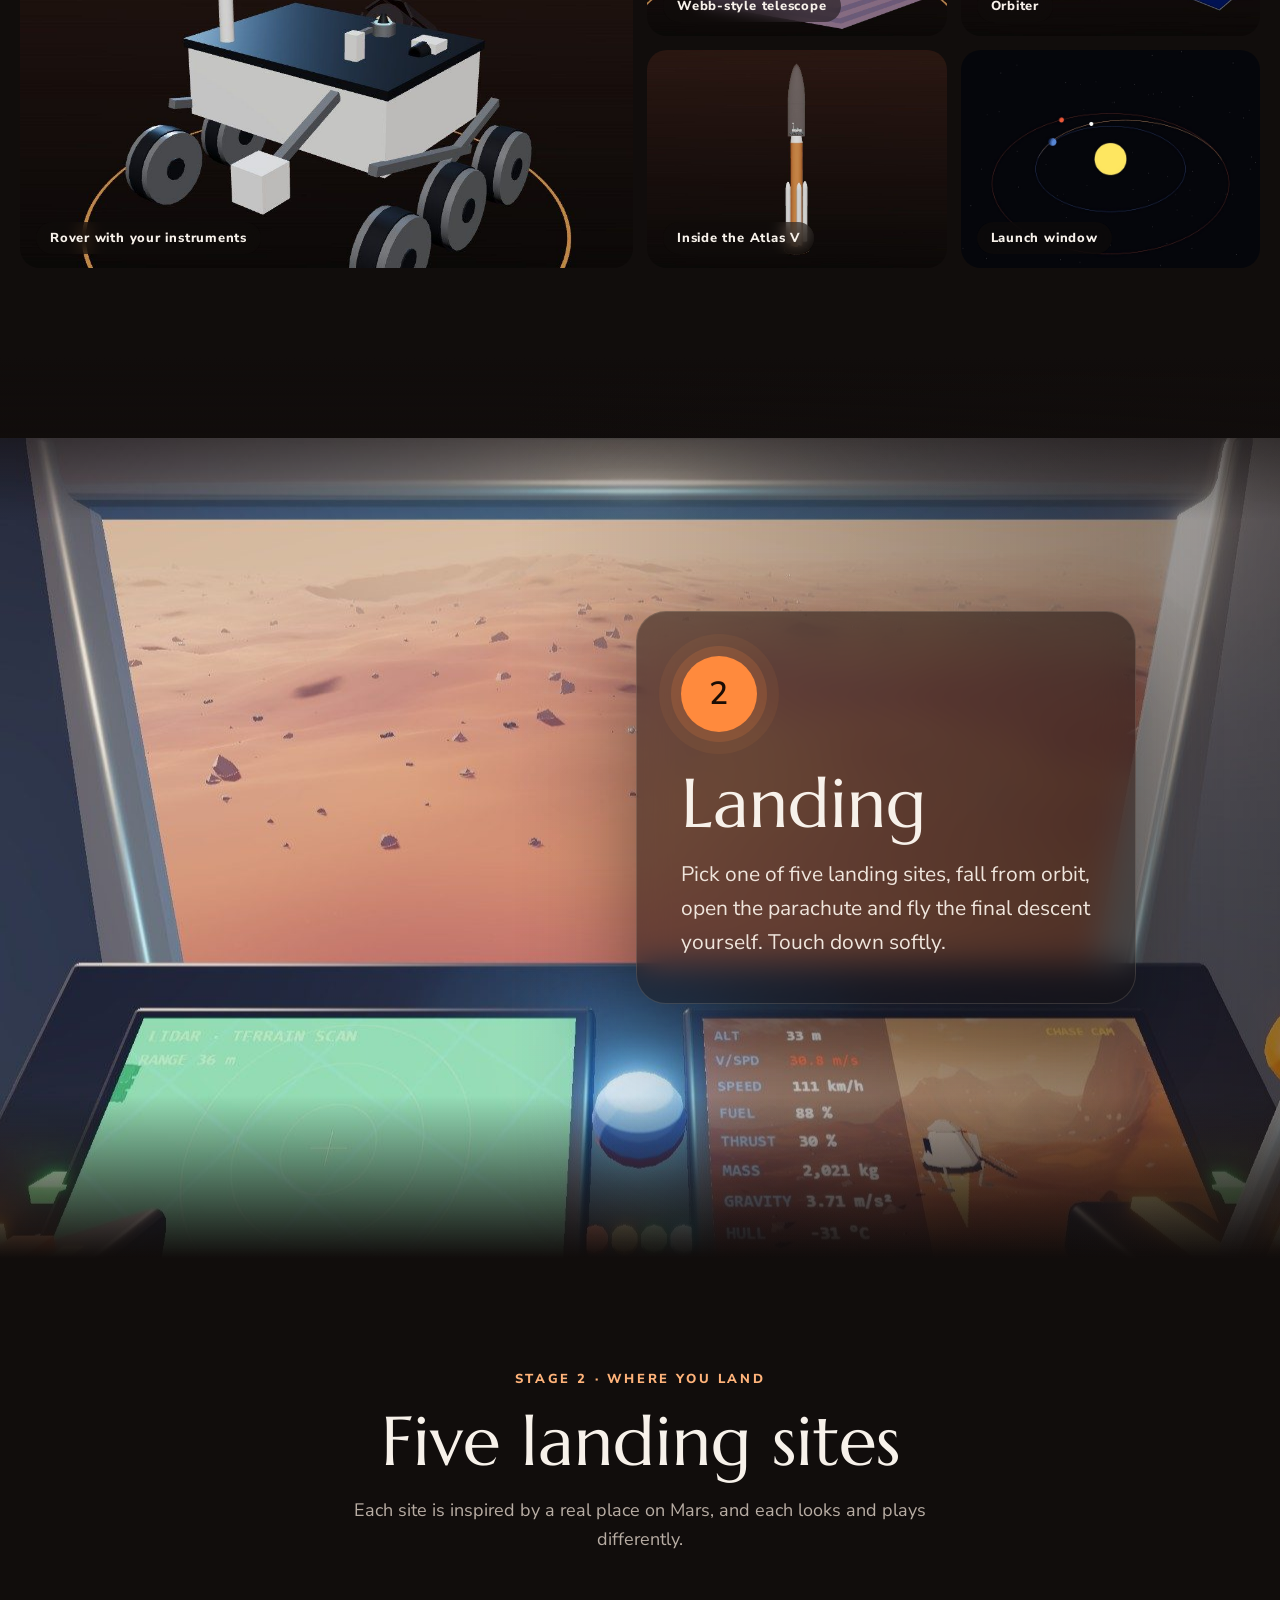
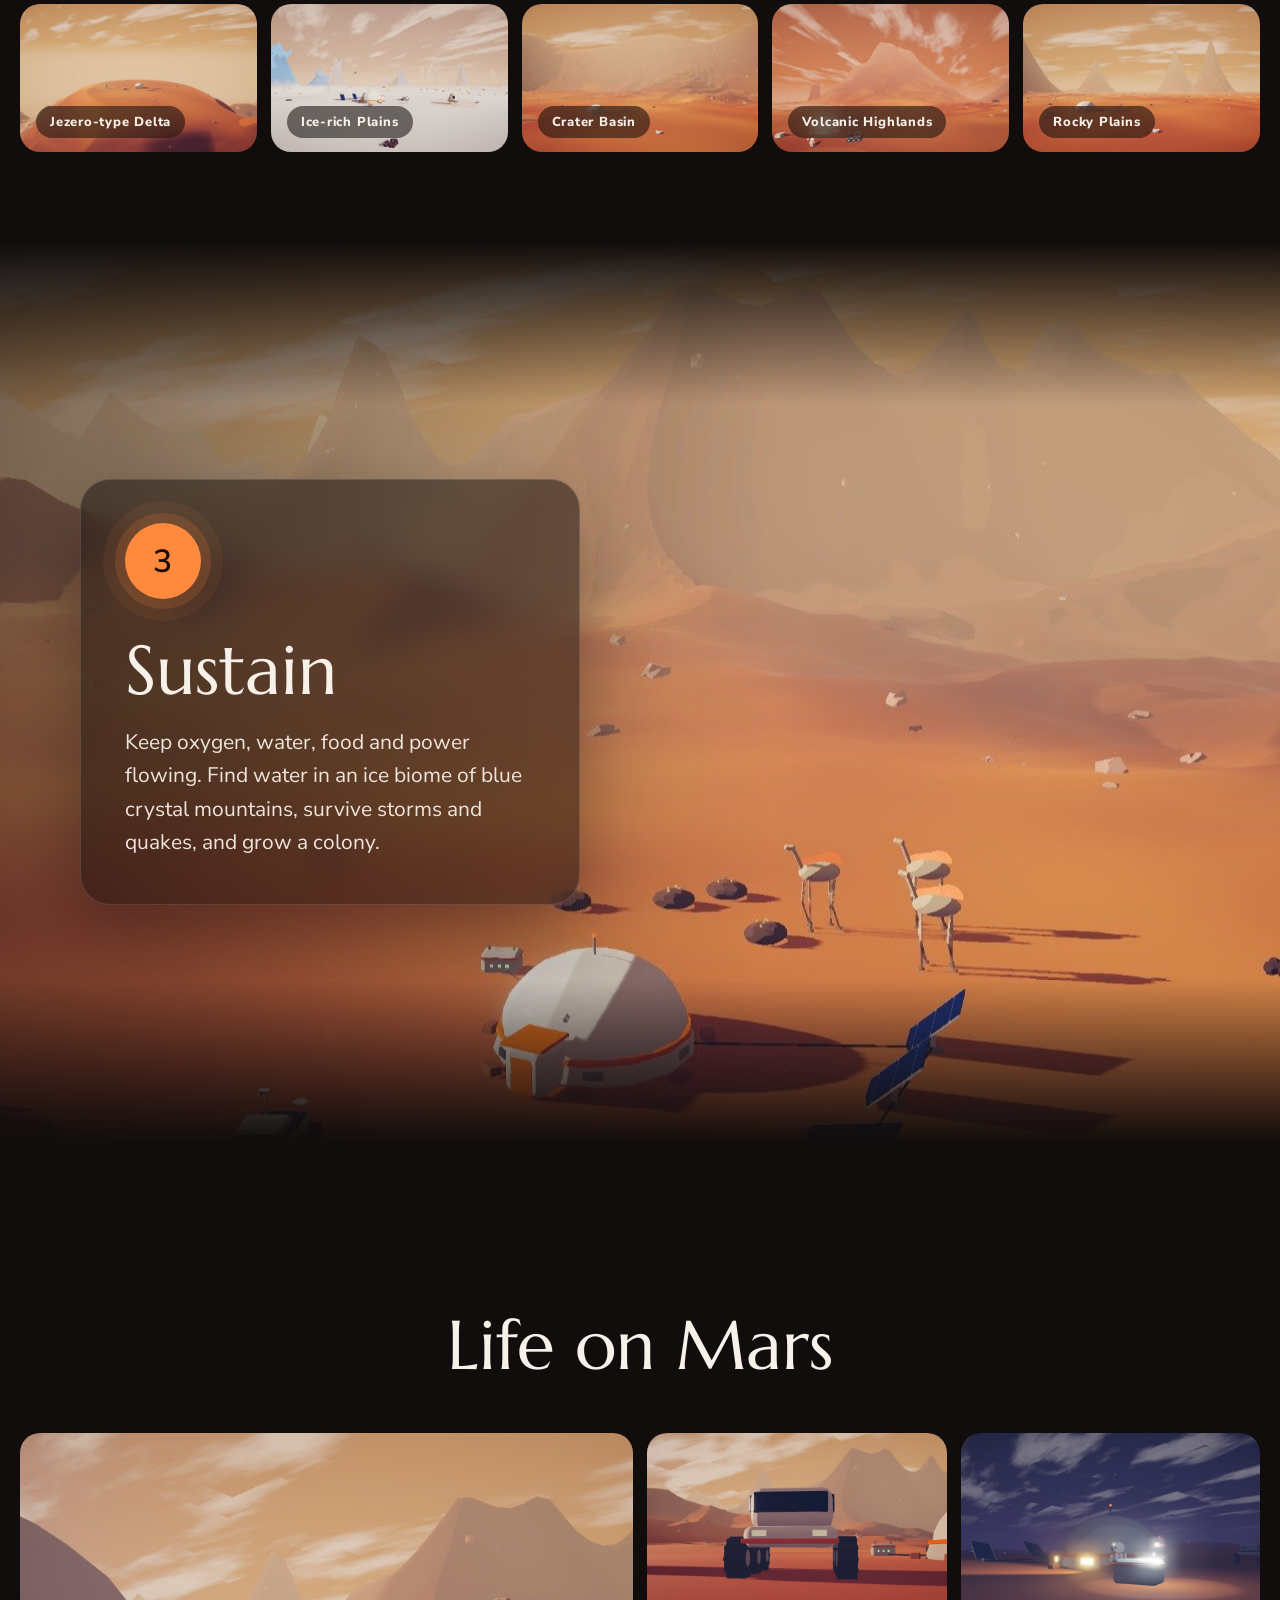
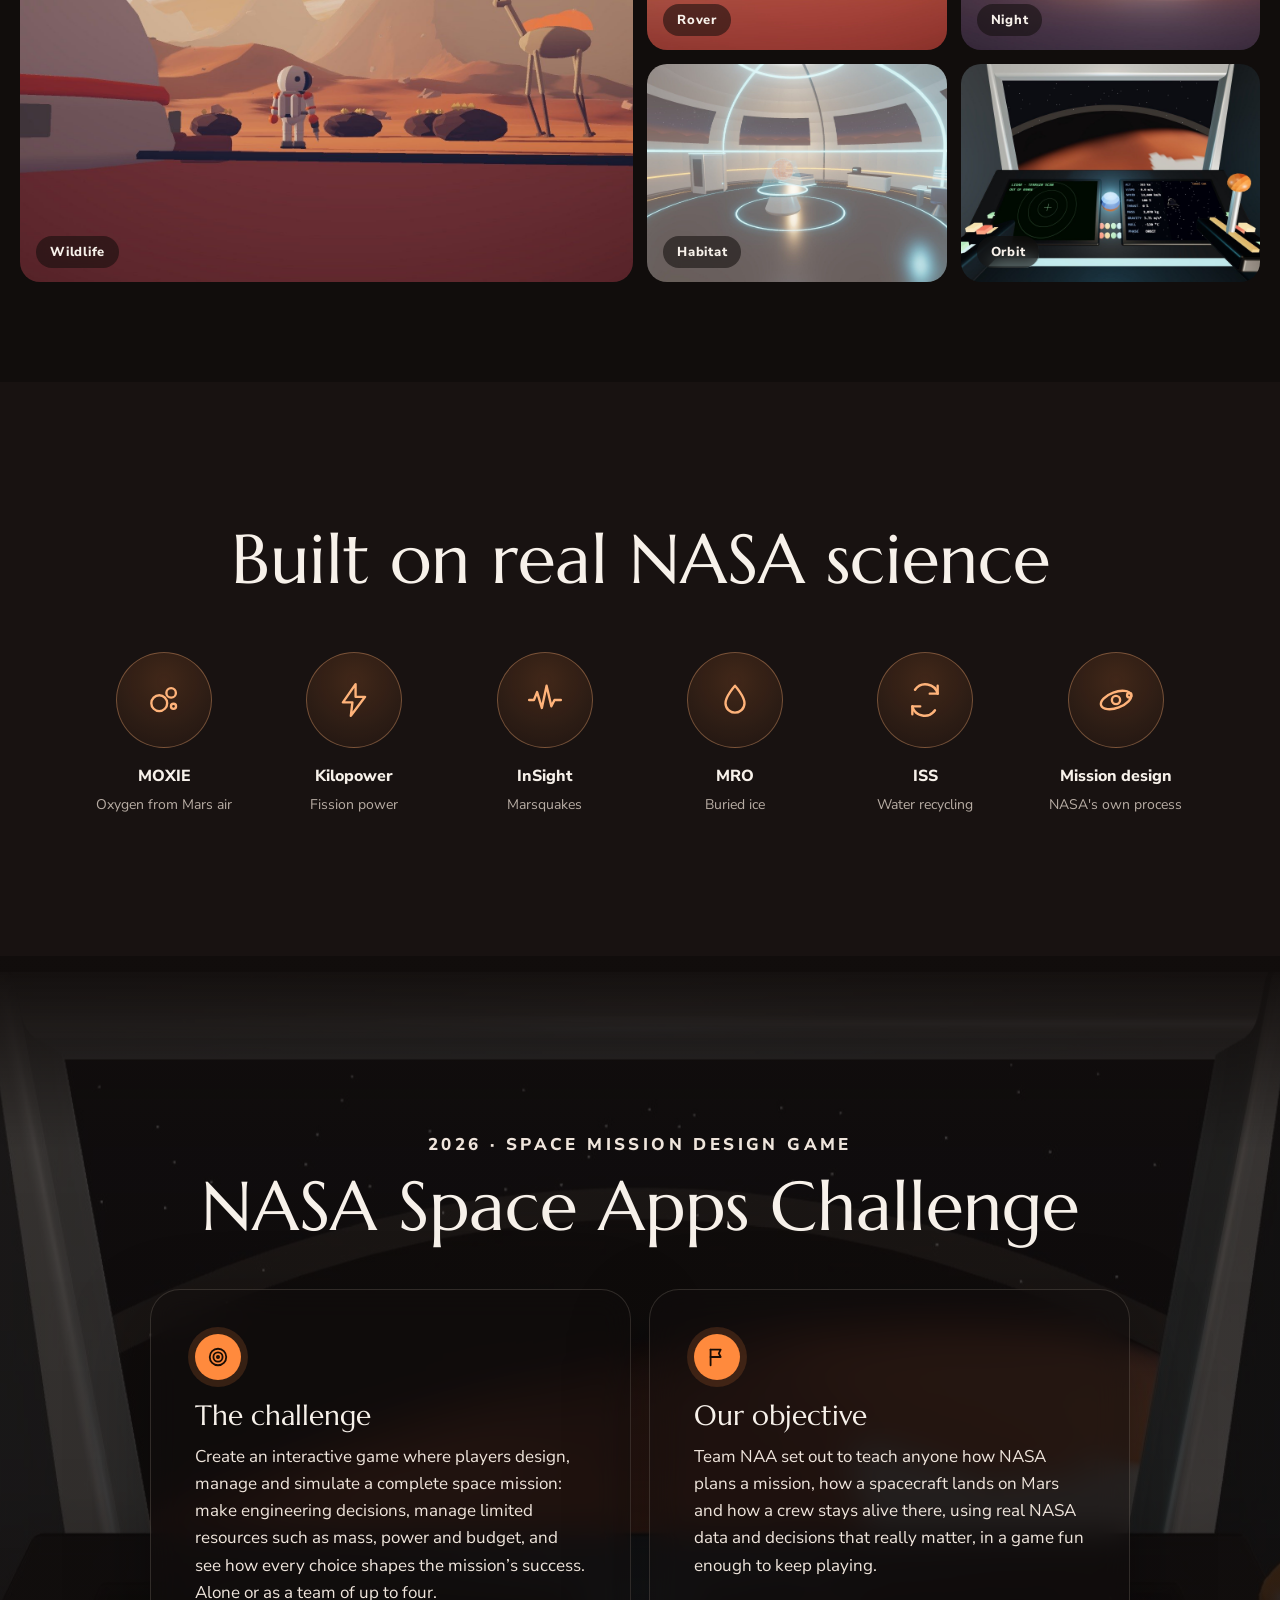
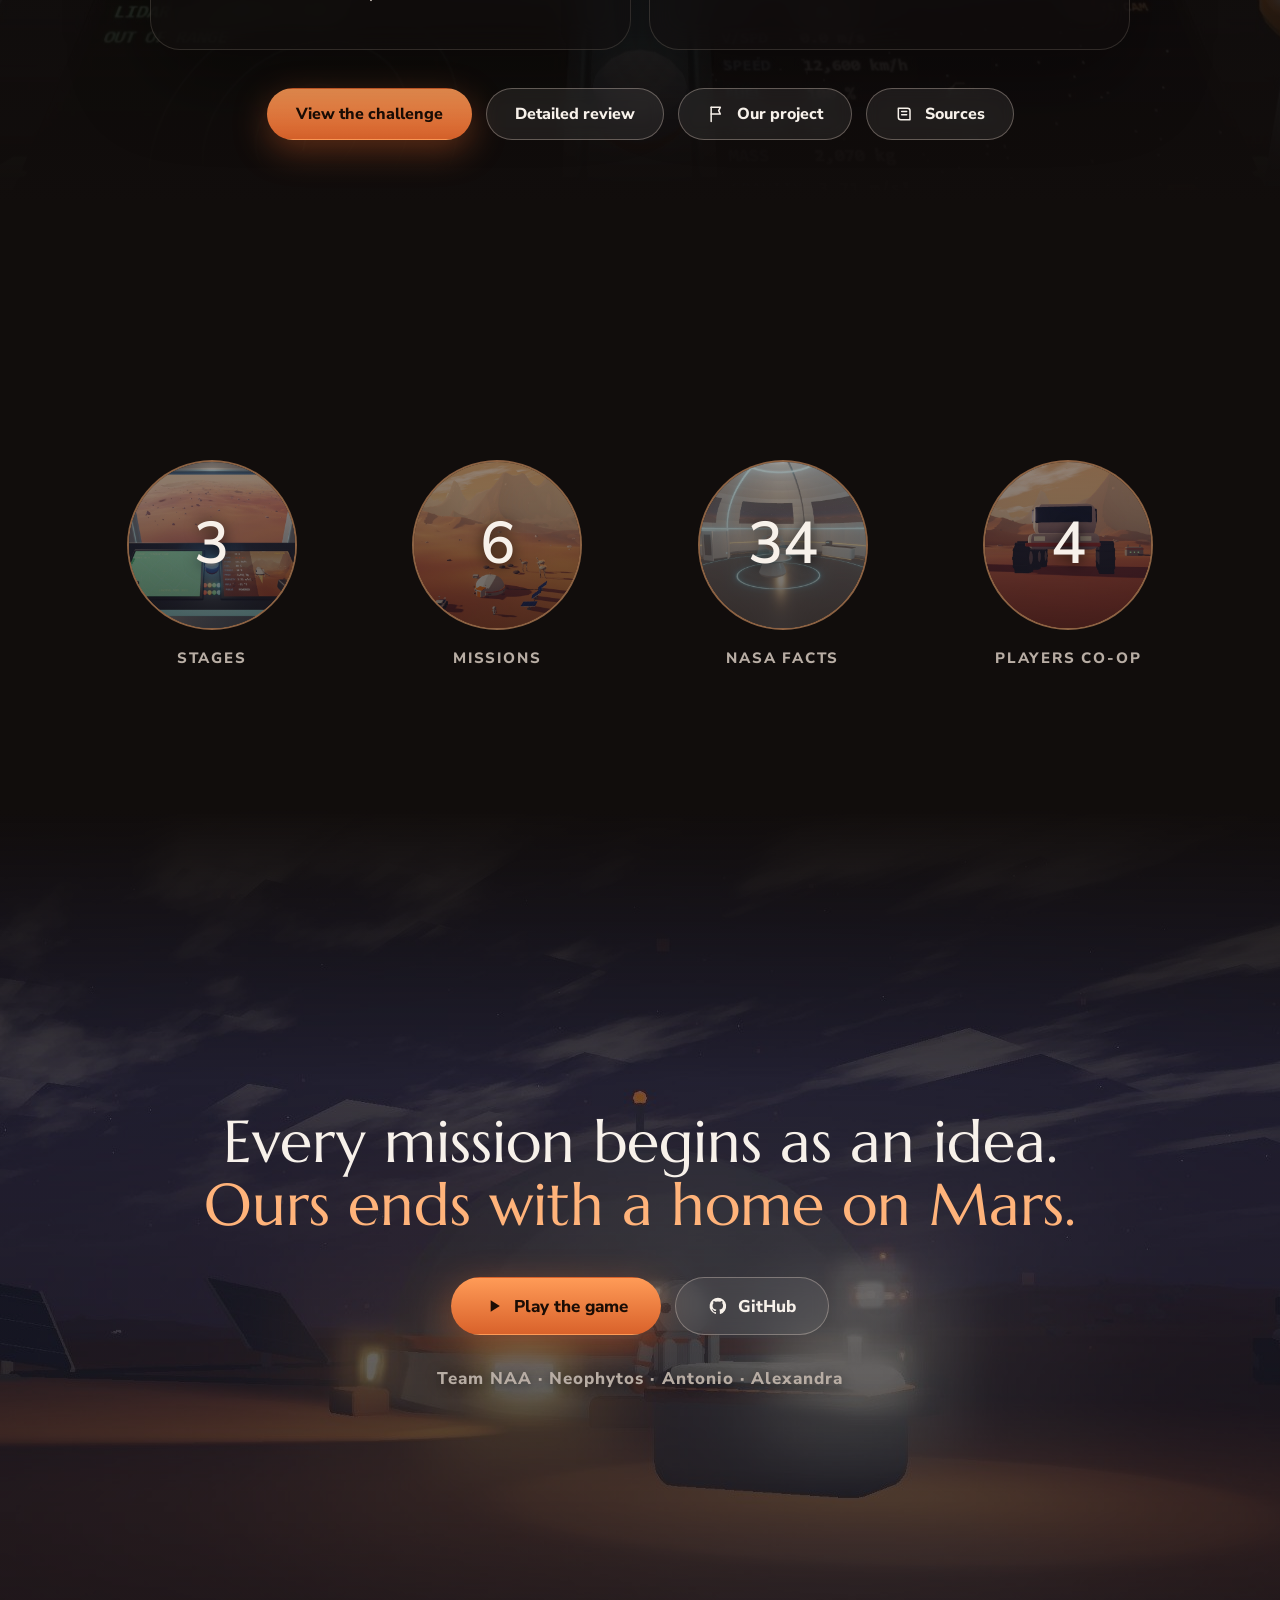
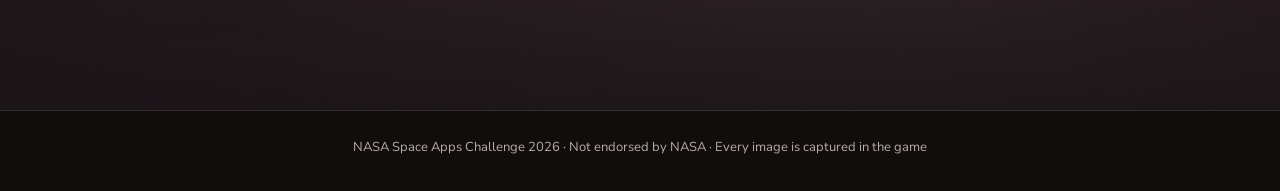
==== commit b9ea705c: "/NAA: GitHub buttons in the opening section and top bar, "Detailed review" label Co-Authored-By: Cla" ====
--- a/NAA/index.html
+++ b/NAA/index.html
@@ -20,7 +20,7 @@
 
 <header id="nav">
   <a class="brand" href="#top"><span class="planet" aria-hidden="true"></span>Mars: Last Colony</a>
-  <a class="btn small primary" href="https://mars-last-colony.vercel.app" target="_blank" rel="noopener">Play</a>
+  <div class="navbtns"><a class="btn small ghost gh" href="https://github.com/PhytosGuy/mars-game" target="_blank" rel="noopener" aria-label="Source code on GitHub"><svg viewBox="0 0 24 24" aria-hidden="true"><path d="M12 2a10 10 0 0 0-3.2 19.5c.5.1.7-.2.7-.5v-1.7c-2.8.6-3.4-1.3-3.4-1.3-.4-1.2-1.1-1.5-1.1-1.5-.9-.6.1-.6.1-.6 1 .1 1.5 1 1.5 1 .9 1.5 2.3 1.1 2.9.8.1-.6.3-1.1.6-1.3-2.2-.3-4.6-1.1-4.6-5 0-1.1.4-2 1-2.7-.1-.3-.4-1.3.1-2.7 0 0 .8-.3 2.7 1a9.4 9.4 0 0 1 5 0c1.9-1.3 2.7-1 2.7-1 .5 1.4.2 2.4.1 2.7.6.7 1 1.6 1 2.7 0 3.9-2.4 4.7-4.6 5 .4.3.7.9.7 1.9V21c0 .3.2.6.7.5A10 10 0 0 0 12 2z"/></svg><span>GitHub</span></a><a class="btn small primary" href="https://mars-last-colony.vercel.app" target="_blank" rel="noopener">Play</a></div>
 </header>
 
 <!-- side progress through the three stages -->
@@ -44,8 +44,9 @@
       <p class="tag fade d2">Plan the mission. Land on Mars. Sustain the colony.</p>
       <div class="cta center fade d3">
         <a class="btn primary" href="https://mars-last-colony.vercel.app" target="_blank" rel="noopener">Play free</a>
-        <a class="btn ghost" href="/NAA/spaceapps/">More info for the NASA Space Apps Challenge</a>
+        <a class="btn ghost" href="/NAA/spaceapps/">Detailed review</a>
         <a class="btn ghost ico" href="https://www.spaceappschallenge.org/2026/find-a-team/naa/?tab=project" target="_blank" rel="noopener"><svg viewBox="0 0 24 24" aria-hidden="true"><path d="M5 21V4"/><path d="M5 4h11l-2 4 2 4H5"/></svg>Our project</a>
+        <a class="btn ghost gh" href="https://github.com/PhytosGuy/mars-game" target="_blank" rel="noopener"><svg viewBox="0 0 24 24" aria-hidden="true"><path d="M12 2a10 10 0 0 0-3.2 19.5c.5.1.7-.2.7-.5v-1.7c-2.8.6-3.4-1.3-3.4-1.3-.4-1.2-1.1-1.5-1.1-1.5-.9-.6.1-.6.1-.6 1 .1 1.5 1 1.5 1 .9 1.5 2.3 1.1 2.9.8.1-.6.3-1.1.6-1.3-2.2-.3-4.6-1.1-4.6-5 0-1.1.4-2 1-2.7-.1-.3-.4-1.3.1-2.7 0 0 .8-.3 2.7 1a9.4 9.4 0 0 1 5 0c1.9-1.3 2.7-1 2.7-1 .5 1.4.2 2.4.1 2.7.6.7 1 1.6 1 2.7 0 3.9-2.4 4.7-4.6 5 .4.3.7.9.7 1.9V21c0 .3.2.6.7.5A10 10 0 0 0 12 2z"/></svg>GitHub</a>
       </div>
     </div>
   </div>
@@ -165,7 +166,7 @@
     </div>
     <div class="cta center fade d2">
       <a class="btn primary" href="https://www.spaceappschallenge.org/2026/challenges/space-mission-design-game/" target="_blank" rel="noopener">View the challenge</a>
-      <a class="btn ghost" href="/NAA/spaceapps/">More info for the NASA Space Apps Challenge</a>
+      <a class="btn ghost" href="/NAA/spaceapps/">Detailed review</a>
       <a class="btn ghost ico" href="https://www.spaceappschallenge.org/2026/find-a-team/naa/?tab=project" target="_blank" rel="noopener"><svg viewBox="0 0 24 24" aria-hidden="true"><path d="M5 21V4"/><path d="M5 4h11l-2 4 2 4H5"/></svg>Our project</a>
       <a class="btn ghost" href="/NAA/sources/"><svg viewBox="0 0 24 24" aria-hidden="true"><path d="M4 5h11a3 3 0 0 1 3 3v11H7a3 3 0 0 1-3-3z"/><path d="M8 9h6M8 13h6"/></svg>Sources</a>
     </div>
--- a/NAA/style.css
+++ b/NAA/style.css
@@ -28,6 +28,10 @@
 .btn{display:inline-flex;align-items:center;justify-content:center;gap:10px;padding:15px 28px;border-radius:999px;font:800 16px/1 var(--fb);text-decoration:none;color:var(--text);
   border:1px solid var(--line2);transition:transform .3s var(--ease),box-shadow .3s,background .3s,border-color .3s}
 .btn svg{width:20px;height:20px;fill:currentColor}
+.navbtns{display:flex;align-items:center;gap:8px}
+.btn.gh svg{fill:currentColor!important;stroke:none!important}
+.btn.small svg{width:16px;height:16px}
+@media (max-width:520px){#nav .gh span{display:none}#nav .gh{padding:9px 11px}}
 .btn.ico svg,.apps .btn svg{fill:none;stroke:currentColor;stroke-width:1.8;stroke-linecap:round;stroke-linejoin:round}
 .btn:hover{transform:translateY(-2px)}
 .btn.primary{background:linear-gradient(180deg,#ff9b57,var(--accent2));border-color:transparent;color:#1b0d05;box-shadow:0 10px 34px rgba(217,98,43,.4)}
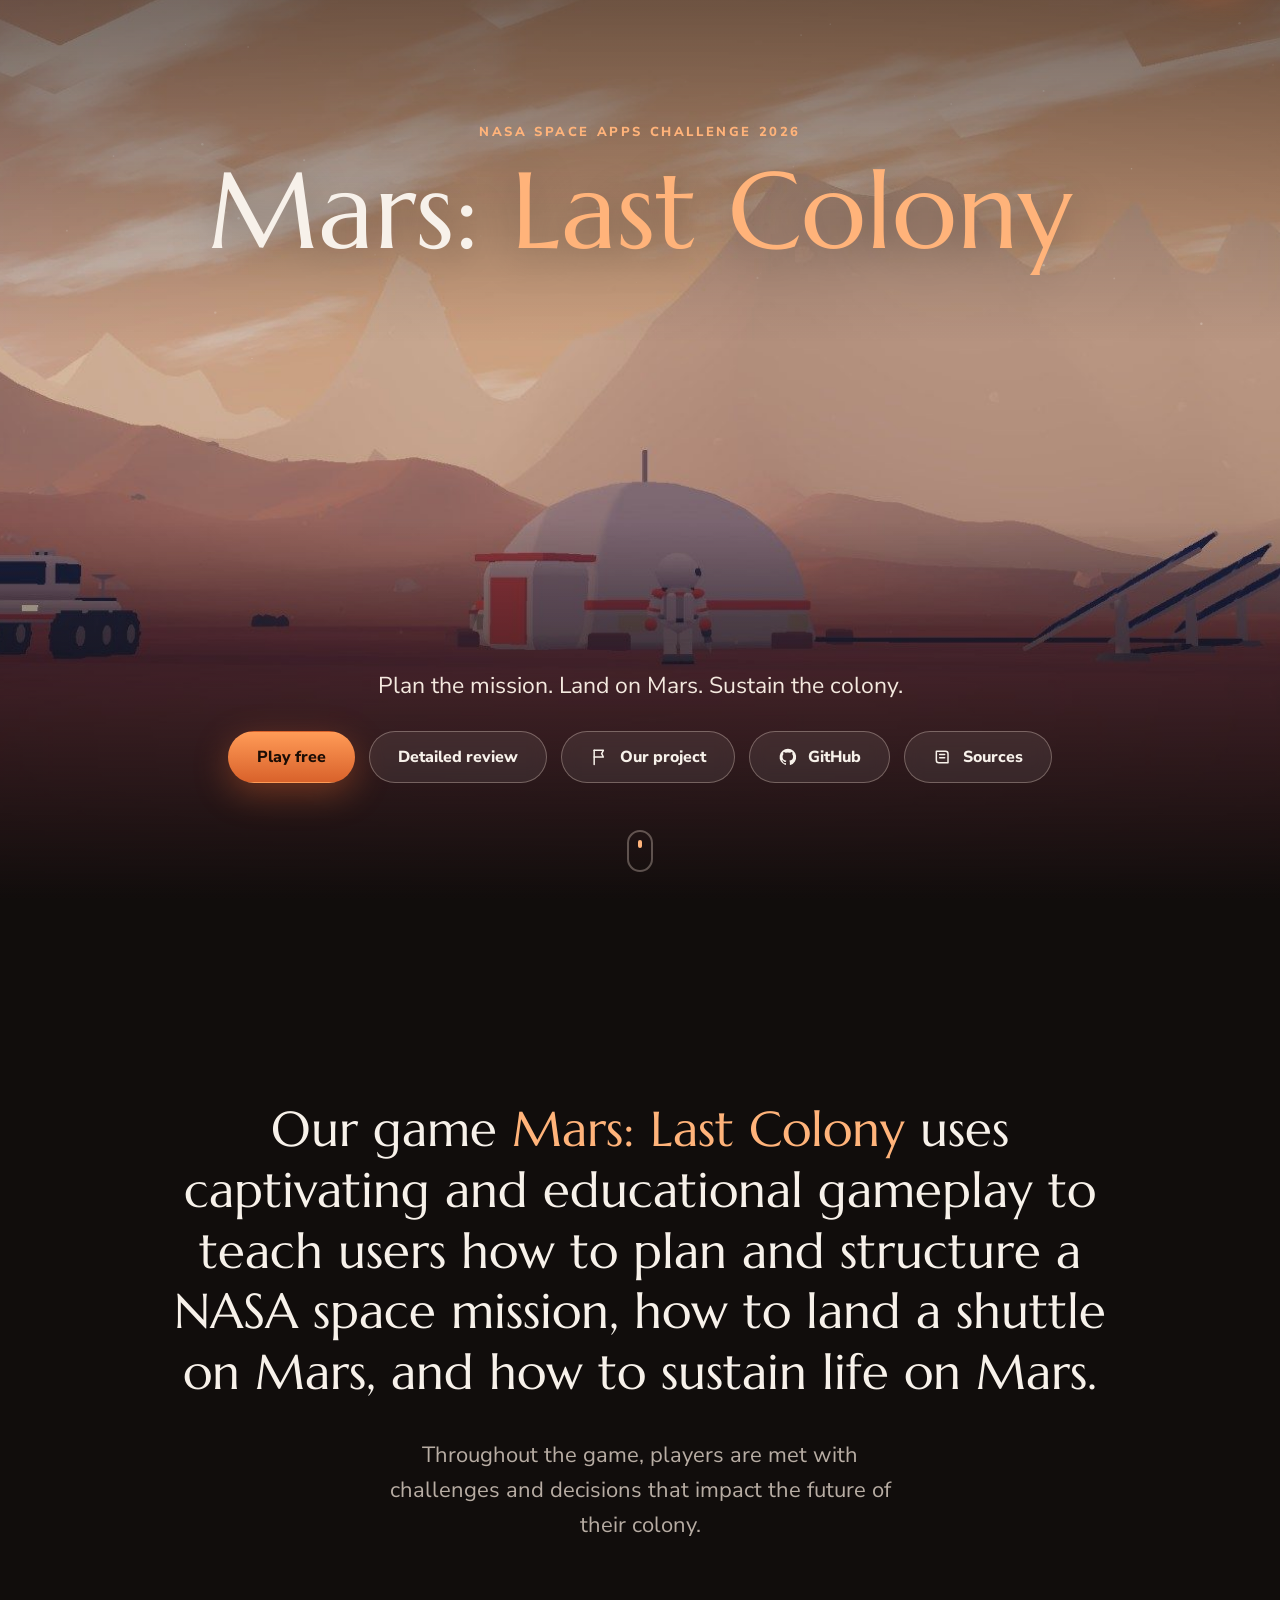
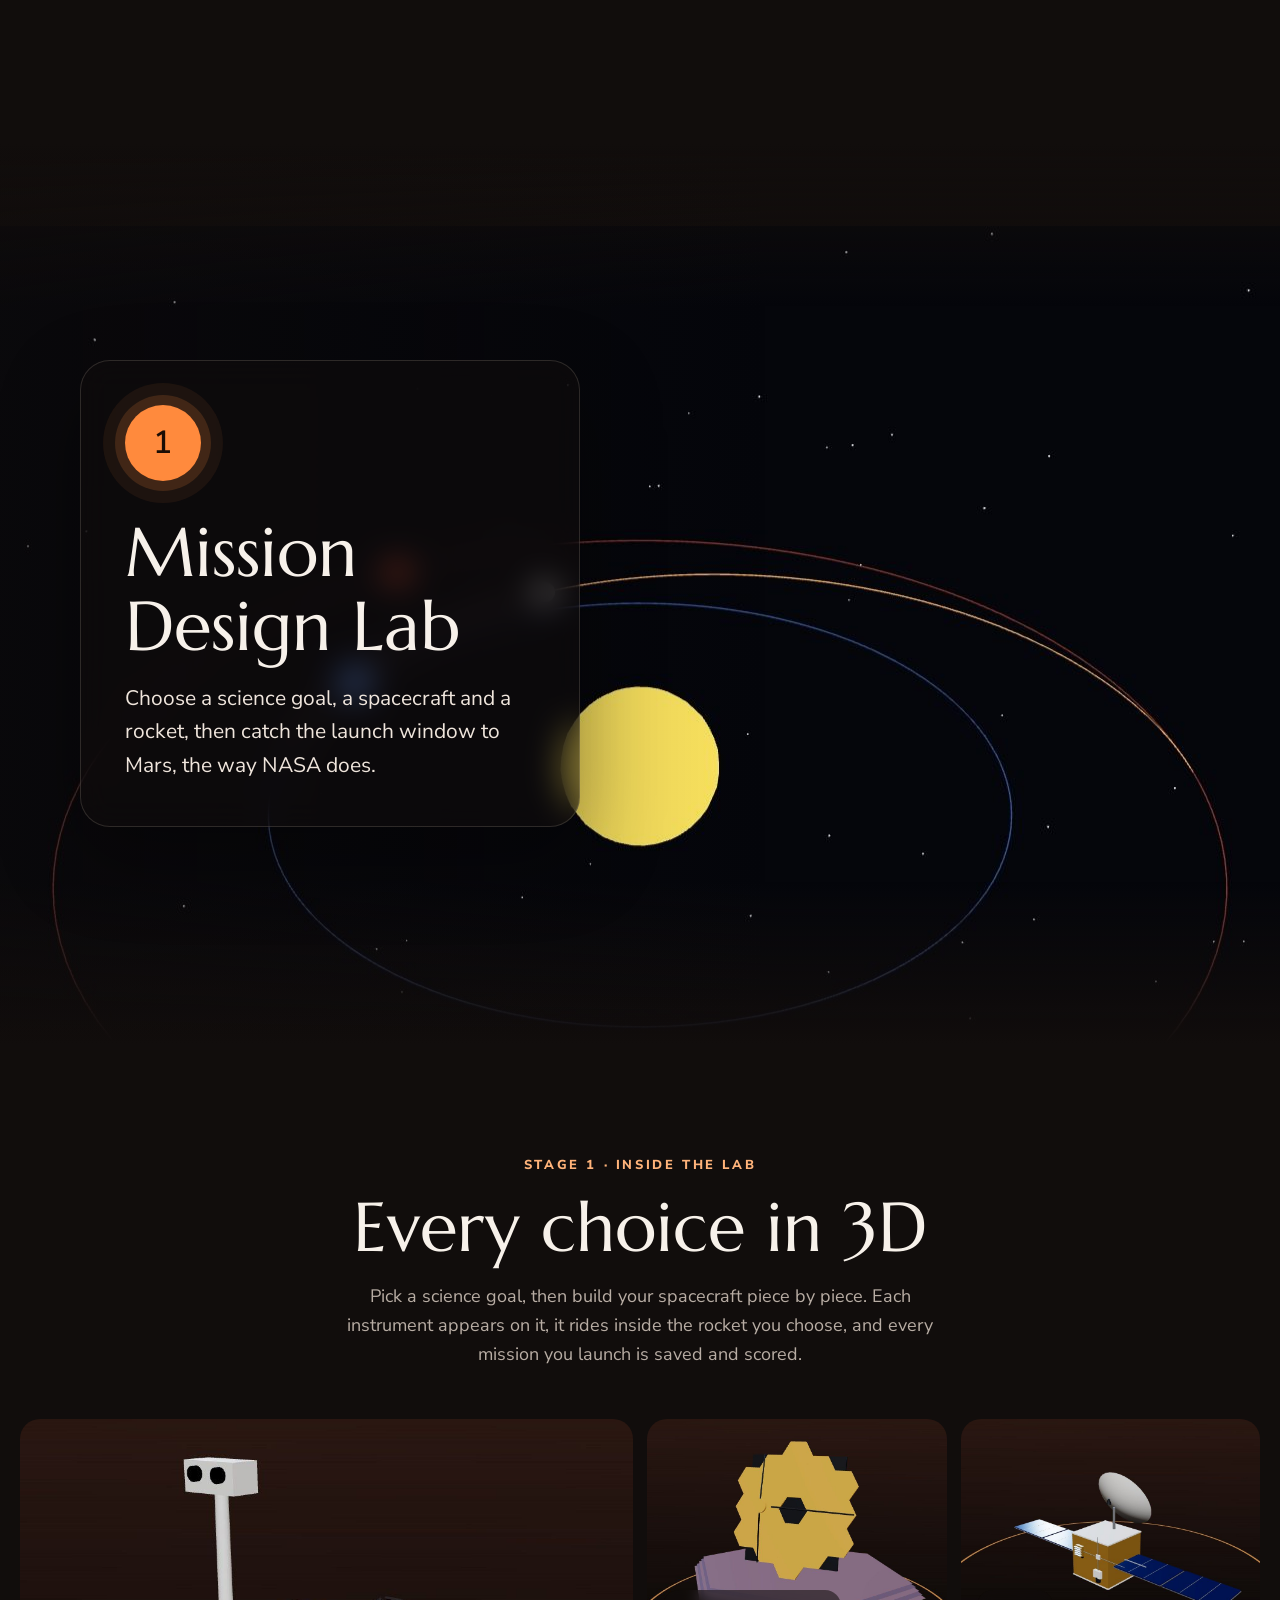
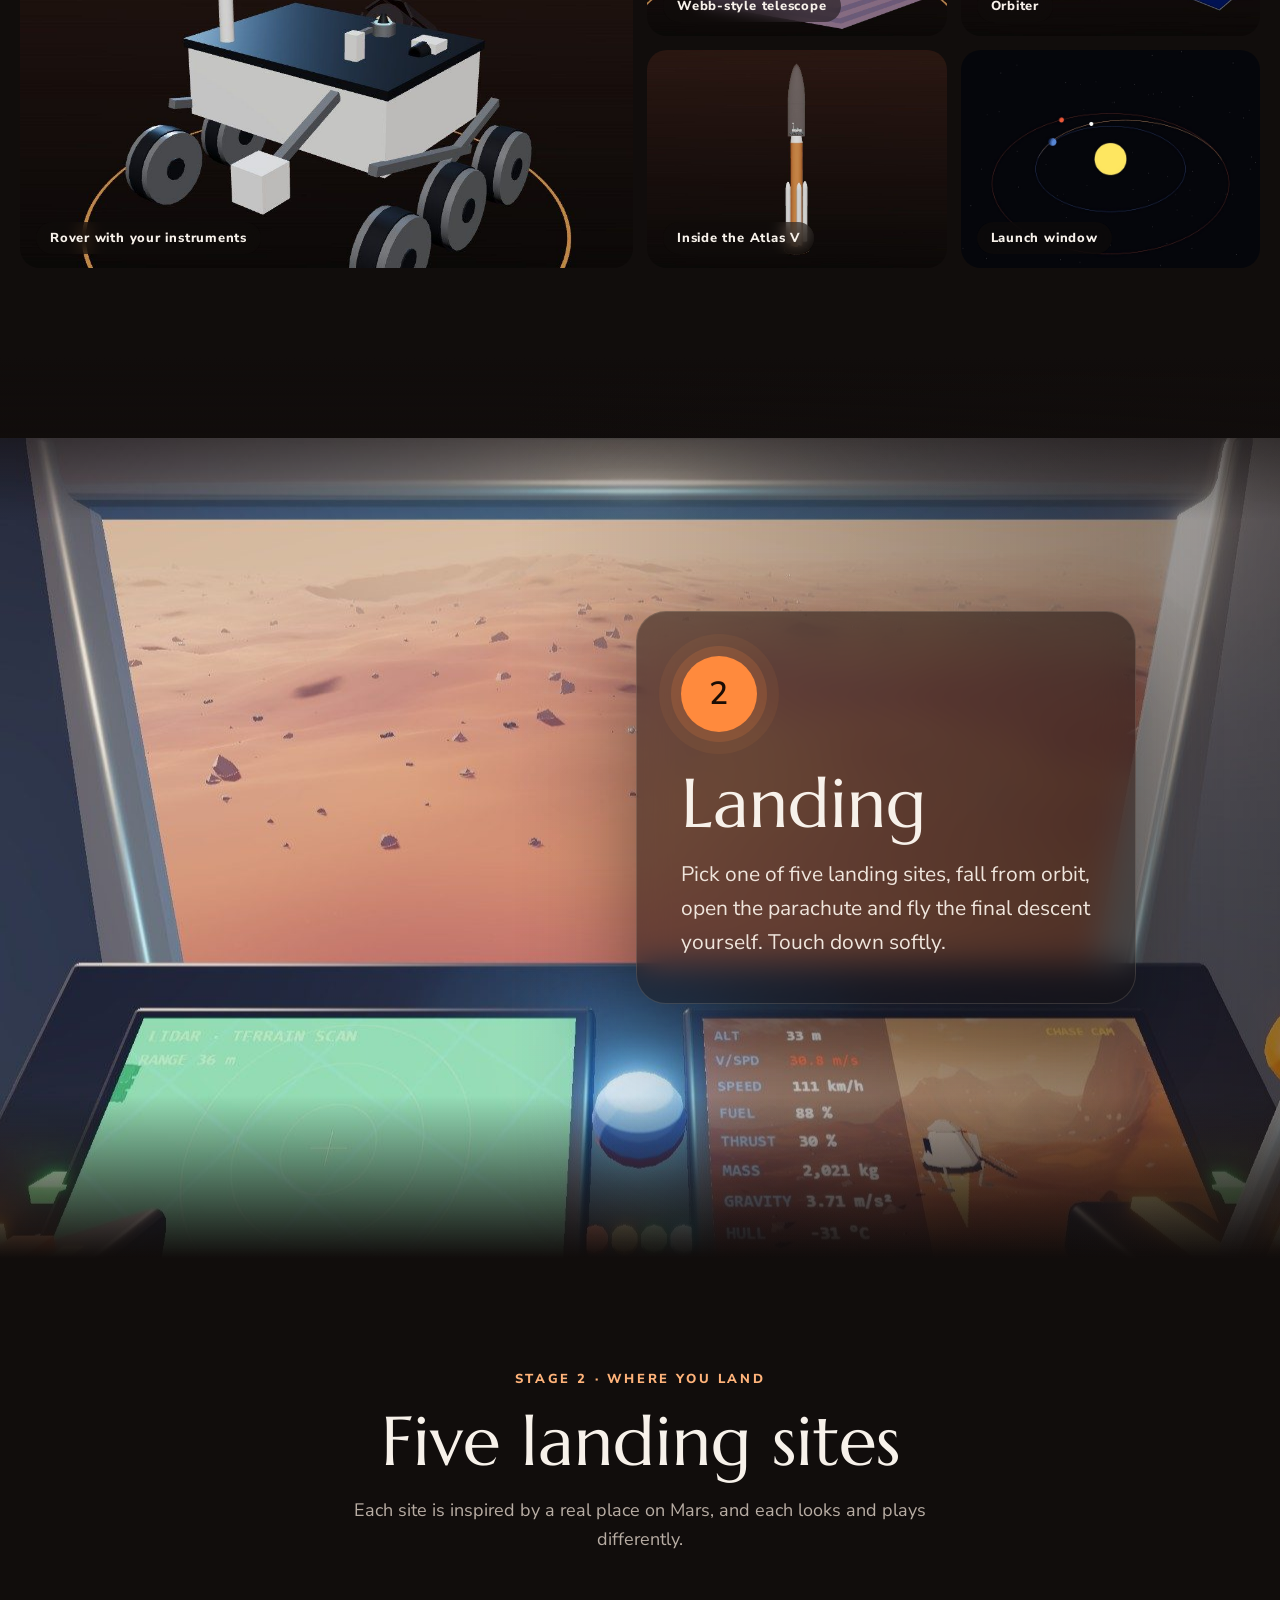
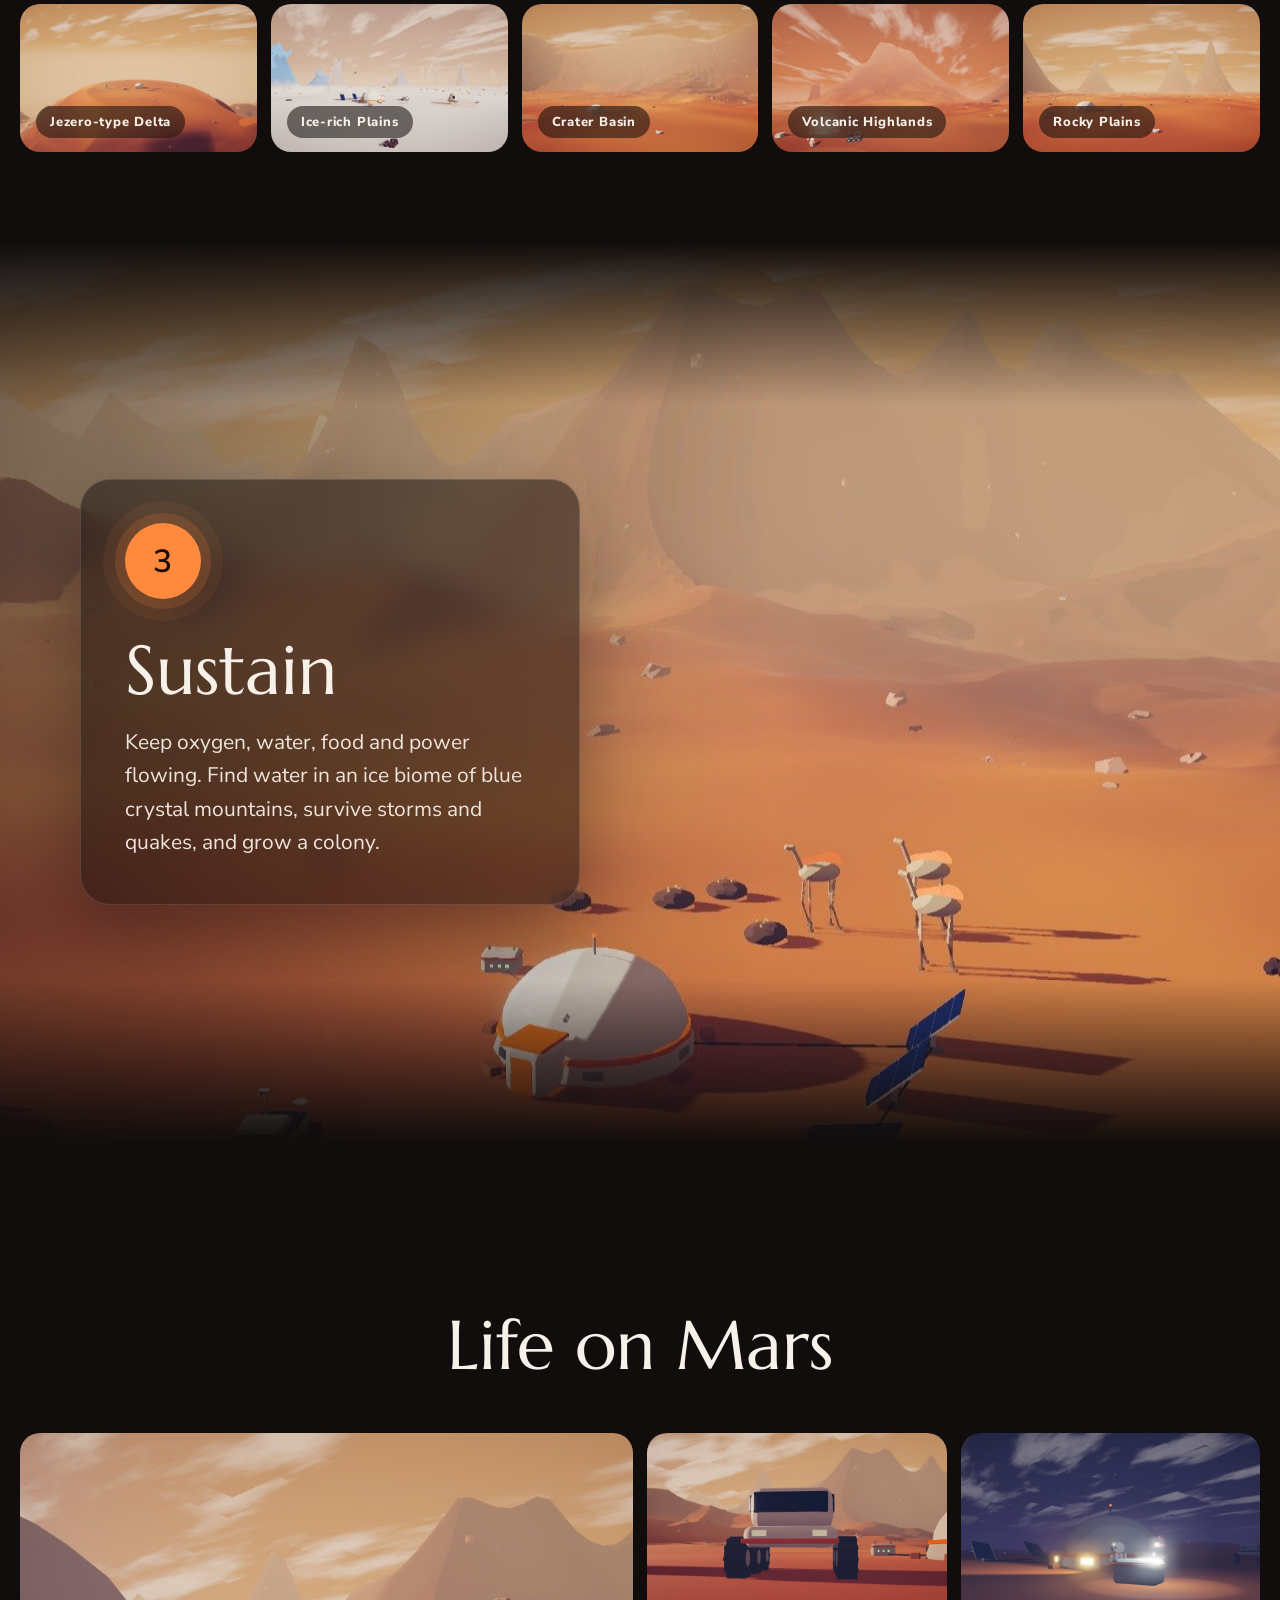
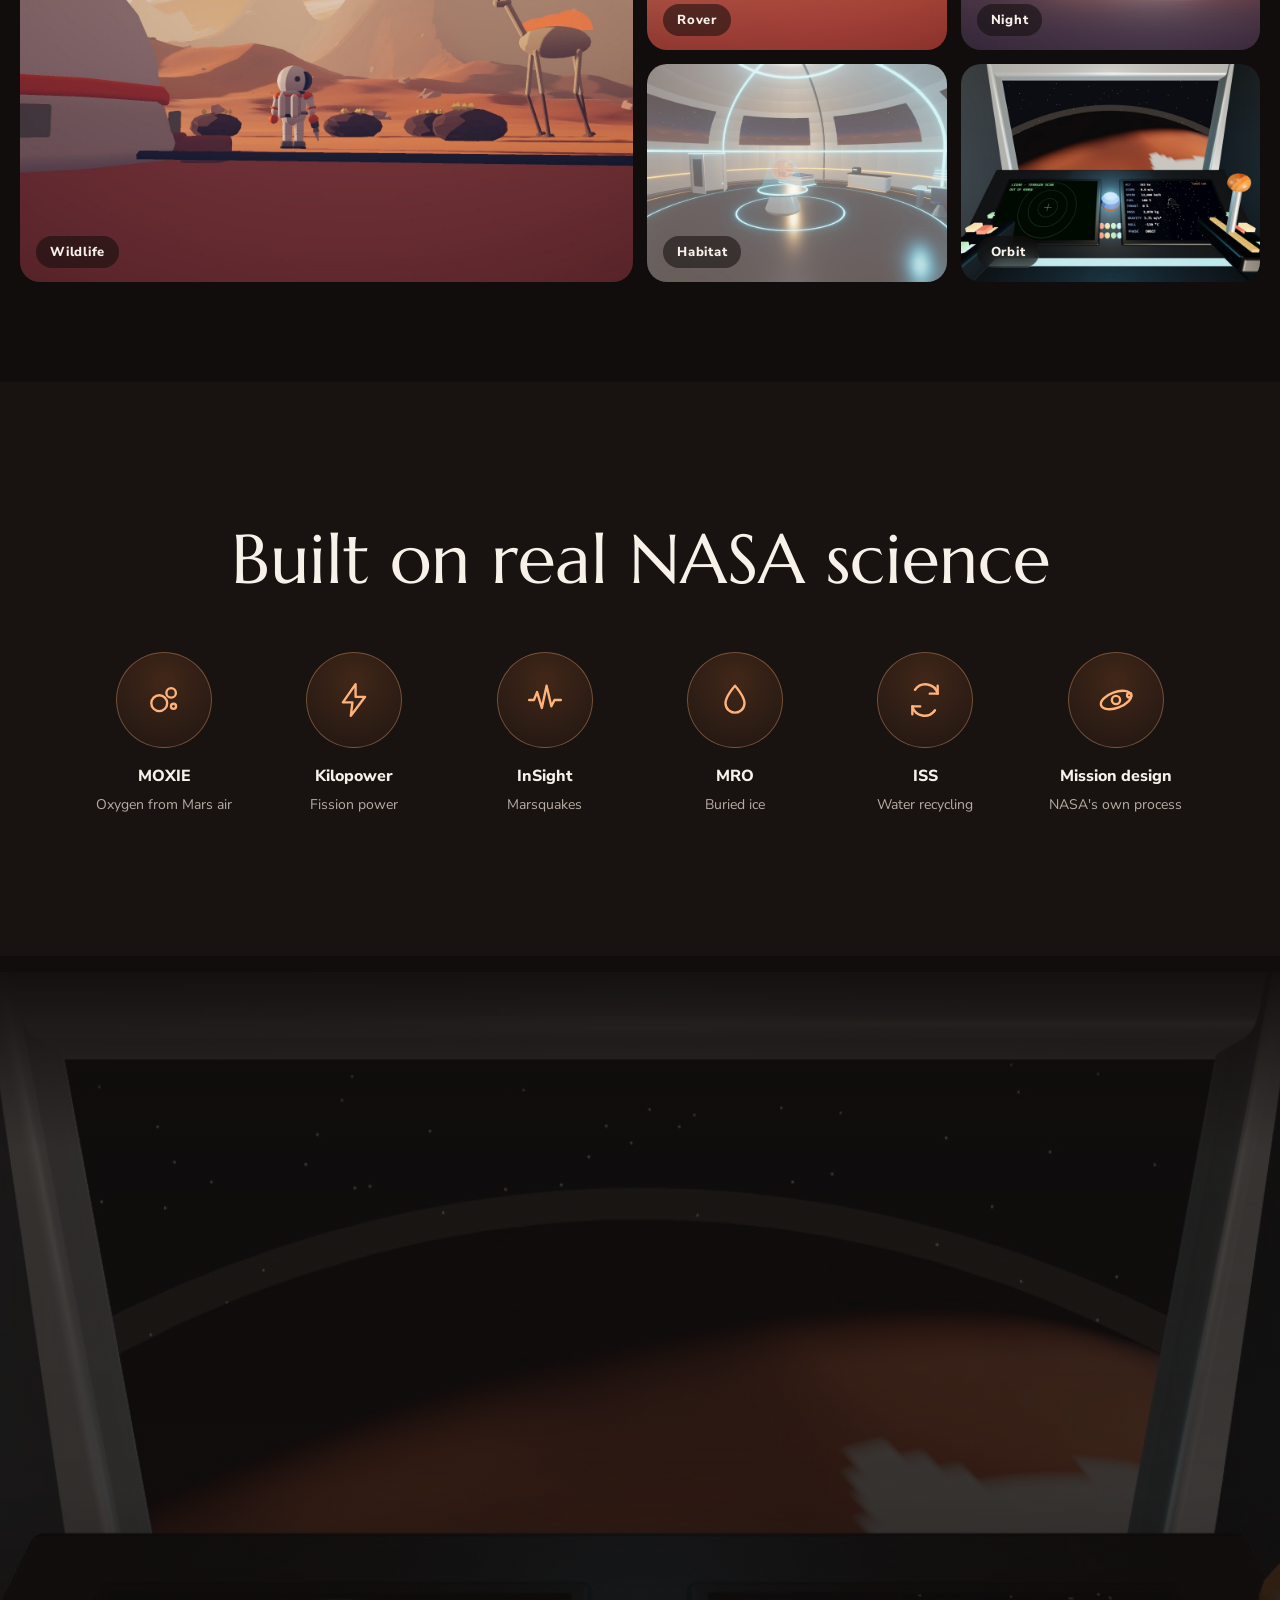
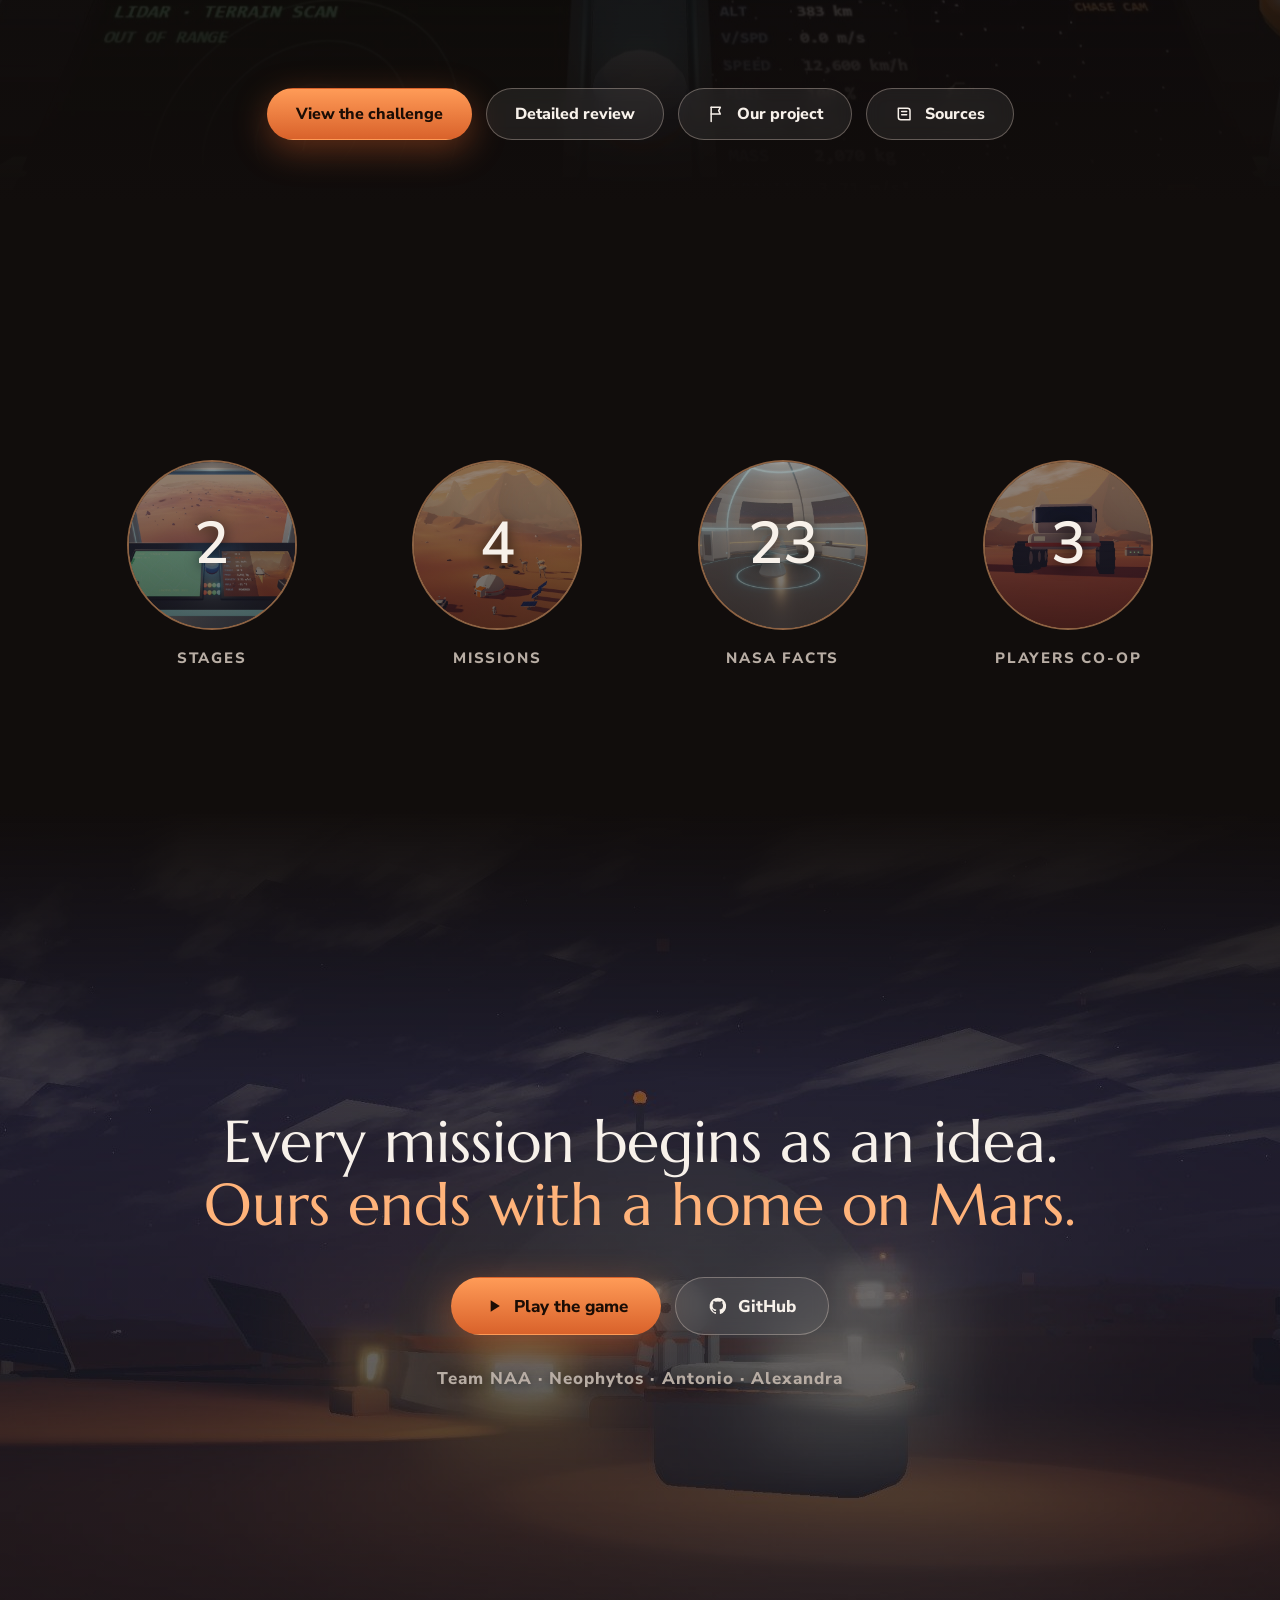
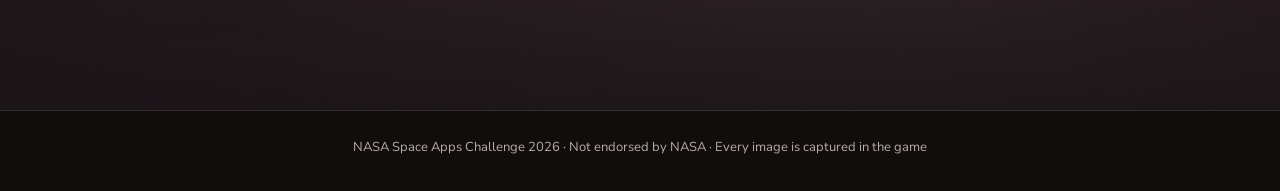
==== commit a7ae1976: "/NAA: Sources button at the top; secondary buttons in a 2x2 grid on phones Co-Authored-By: Claude Op" ====
--- a/NAA/index.html
+++ b/NAA/index.html
@@ -47,6 +47,7 @@
         <a class="btn ghost" href="/NAA/spaceapps/">Detailed review</a>
         <a class="btn ghost ico" href="https://www.spaceappschallenge.org/2026/find-a-team/naa/?tab=project" target="_blank" rel="noopener"><svg viewBox="0 0 24 24" aria-hidden="true"><path d="M5 21V4"/><path d="M5 4h11l-2 4 2 4H5"/></svg>Our project</a>
         <a class="btn ghost gh" href="https://github.com/PhytosGuy/mars-game" target="_blank" rel="noopener"><svg viewBox="0 0 24 24" aria-hidden="true"><path d="M12 2a10 10 0 0 0-3.2 19.5c.5.1.7-.2.7-.5v-1.7c-2.8.6-3.4-1.3-3.4-1.3-.4-1.2-1.1-1.5-1.1-1.5-.9-.6.1-.6.1-.6 1 .1 1.5 1 1.5 1 .9 1.5 2.3 1.1 2.9.8.1-.6.3-1.1.6-1.3-2.2-.3-4.6-1.1-4.6-5 0-1.1.4-2 1-2.7-.1-.3-.4-1.3.1-2.7 0 0 .8-.3 2.7 1a9.4 9.4 0 0 1 5 0c1.9-1.3 2.7-1 2.7-1 .5 1.4.2 2.4.1 2.7.6.7 1 1.6 1 2.7 0 3.9-2.4 4.7-4.6 5 .4.3.7.9.7 1.9V21c0 .3.2.6.7.5A10 10 0 0 0 12 2z"/></svg>GitHub</a>
+        <a class="btn ghost ico" href="/NAA/sources/"><svg viewBox="0 0 24 24" aria-hidden="true"><path d="M4 5h11a3 3 0 0 1 3 3v11H7a3 3 0 0 1-3-3z"/><path d="M8 9h6M8 13h6"/></svg>Sources</a>
       </div>
     </div>
   </div>
--- a/NAA/style.css
+++ b/NAA/style.css
@@ -191,7 +191,9 @@
   .wrap,.hero-in,.stage-in{width:calc(100% - 32px)}
   .btn.big{width:100%}
   .apps-grid{grid-template-columns:1fr}
-  .hero .cta .btn{width:100%}
+  .hero .cta{display:grid;grid-template-columns:1fr 1fr;gap:10px}
+  .hero .cta .btn{width:100%;padding:13px 10px;font-size:14.5px}
+  .hero .cta .btn.primary{grid-column:span 2;font-size:16px}
 }
 @media (prefers-reduced-motion:reduce){
   html{scroll-behavior:auto}
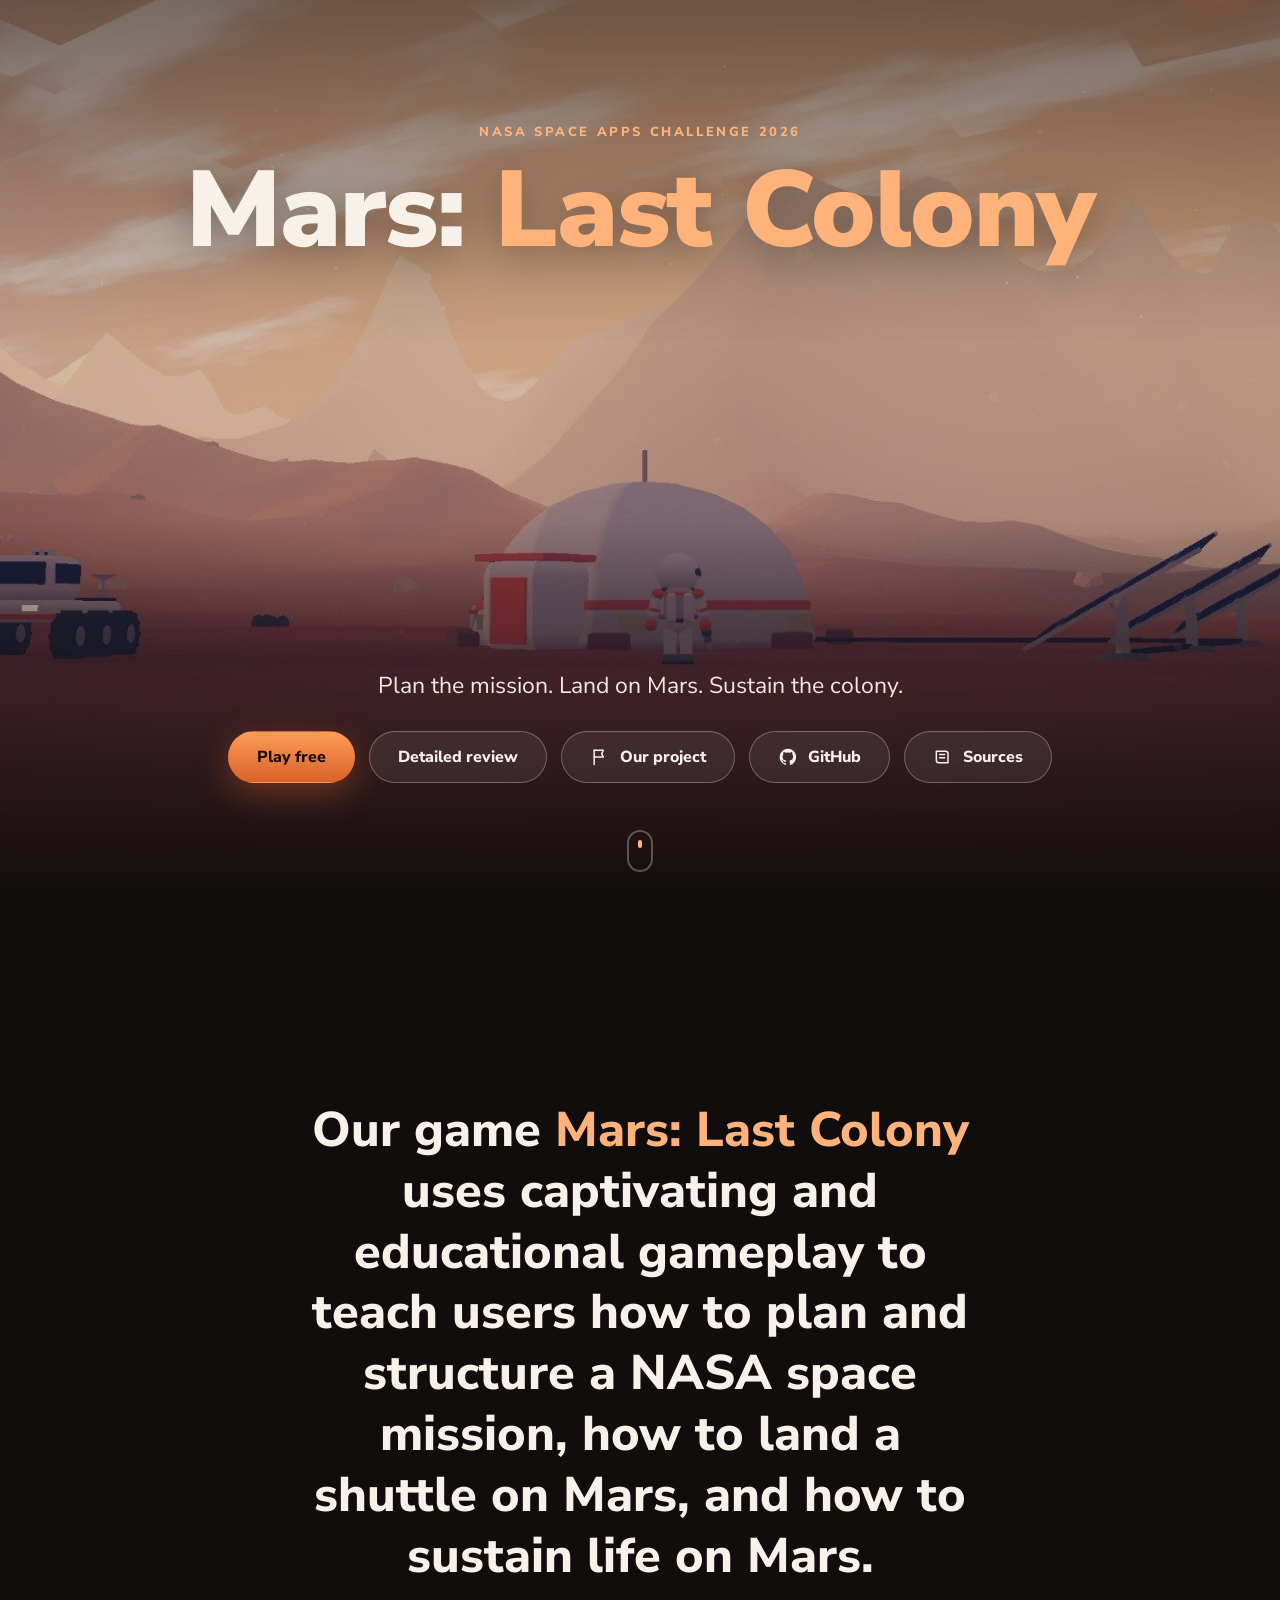
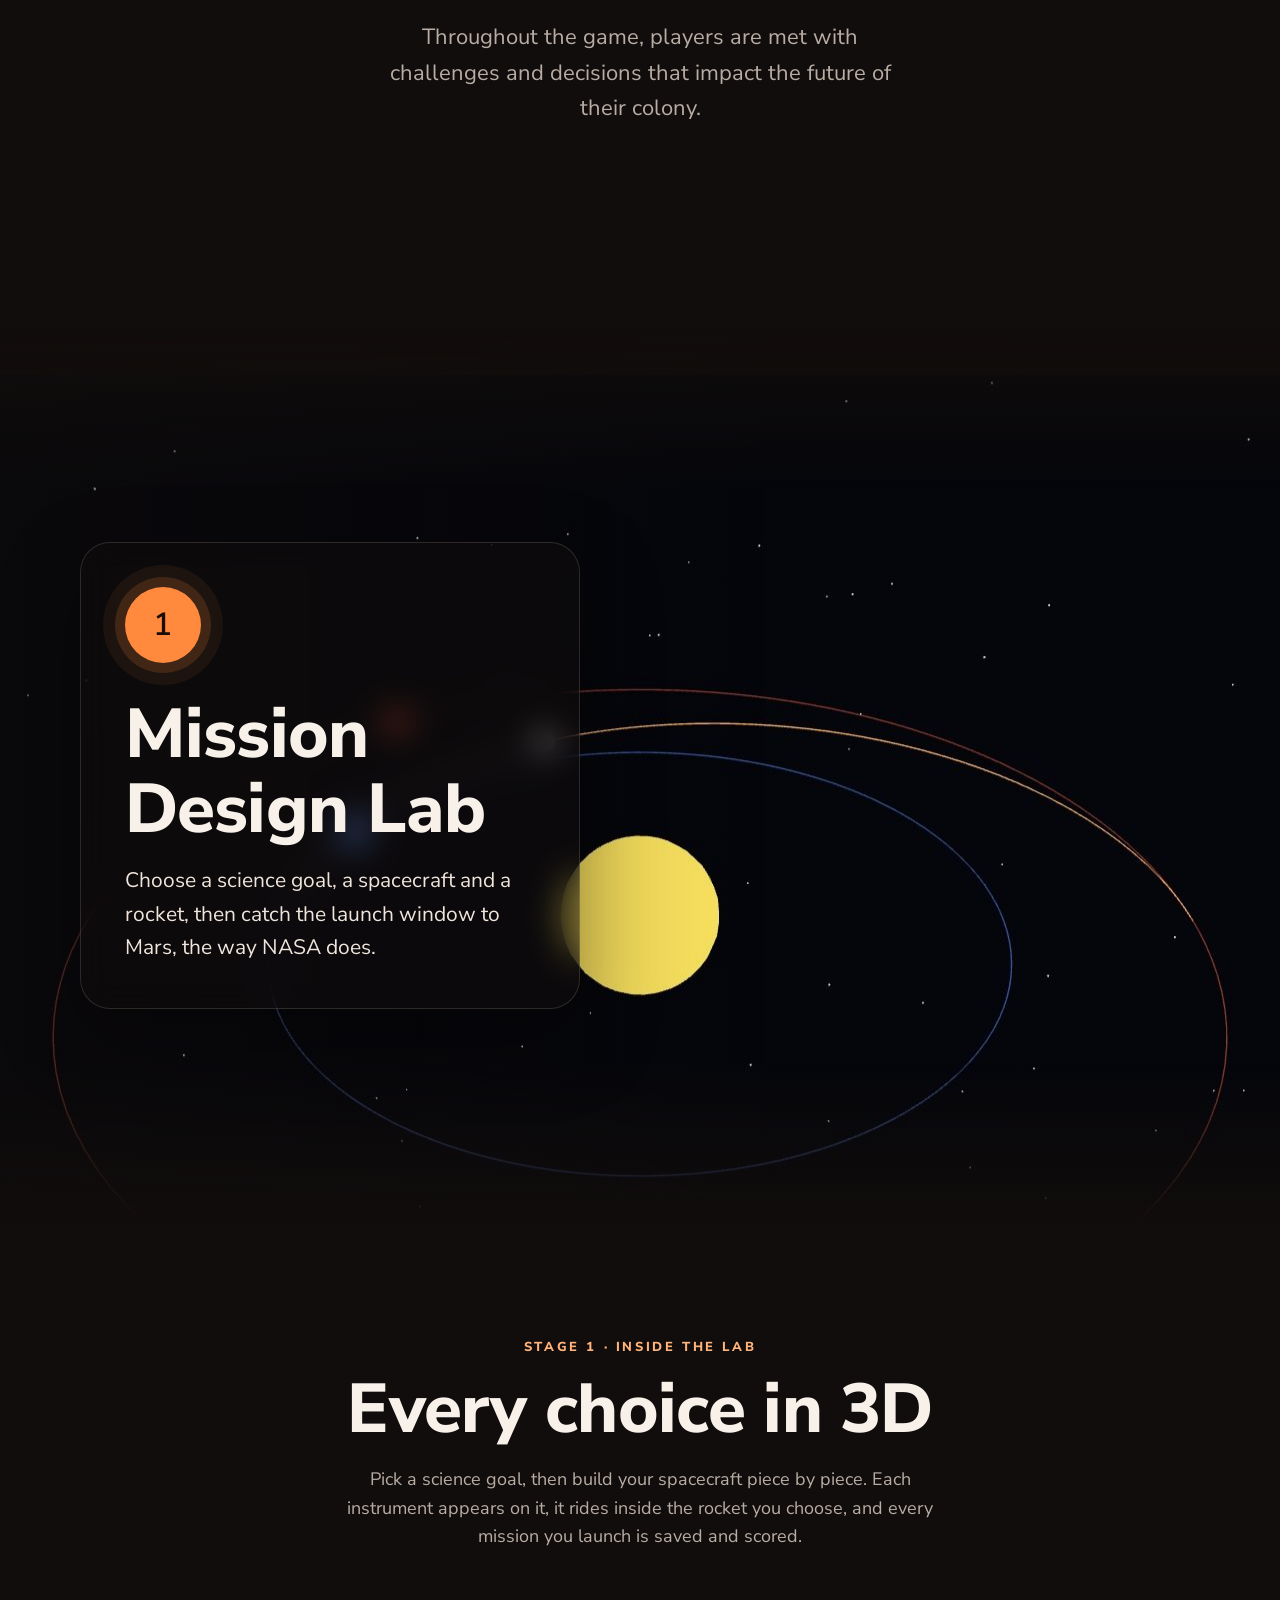
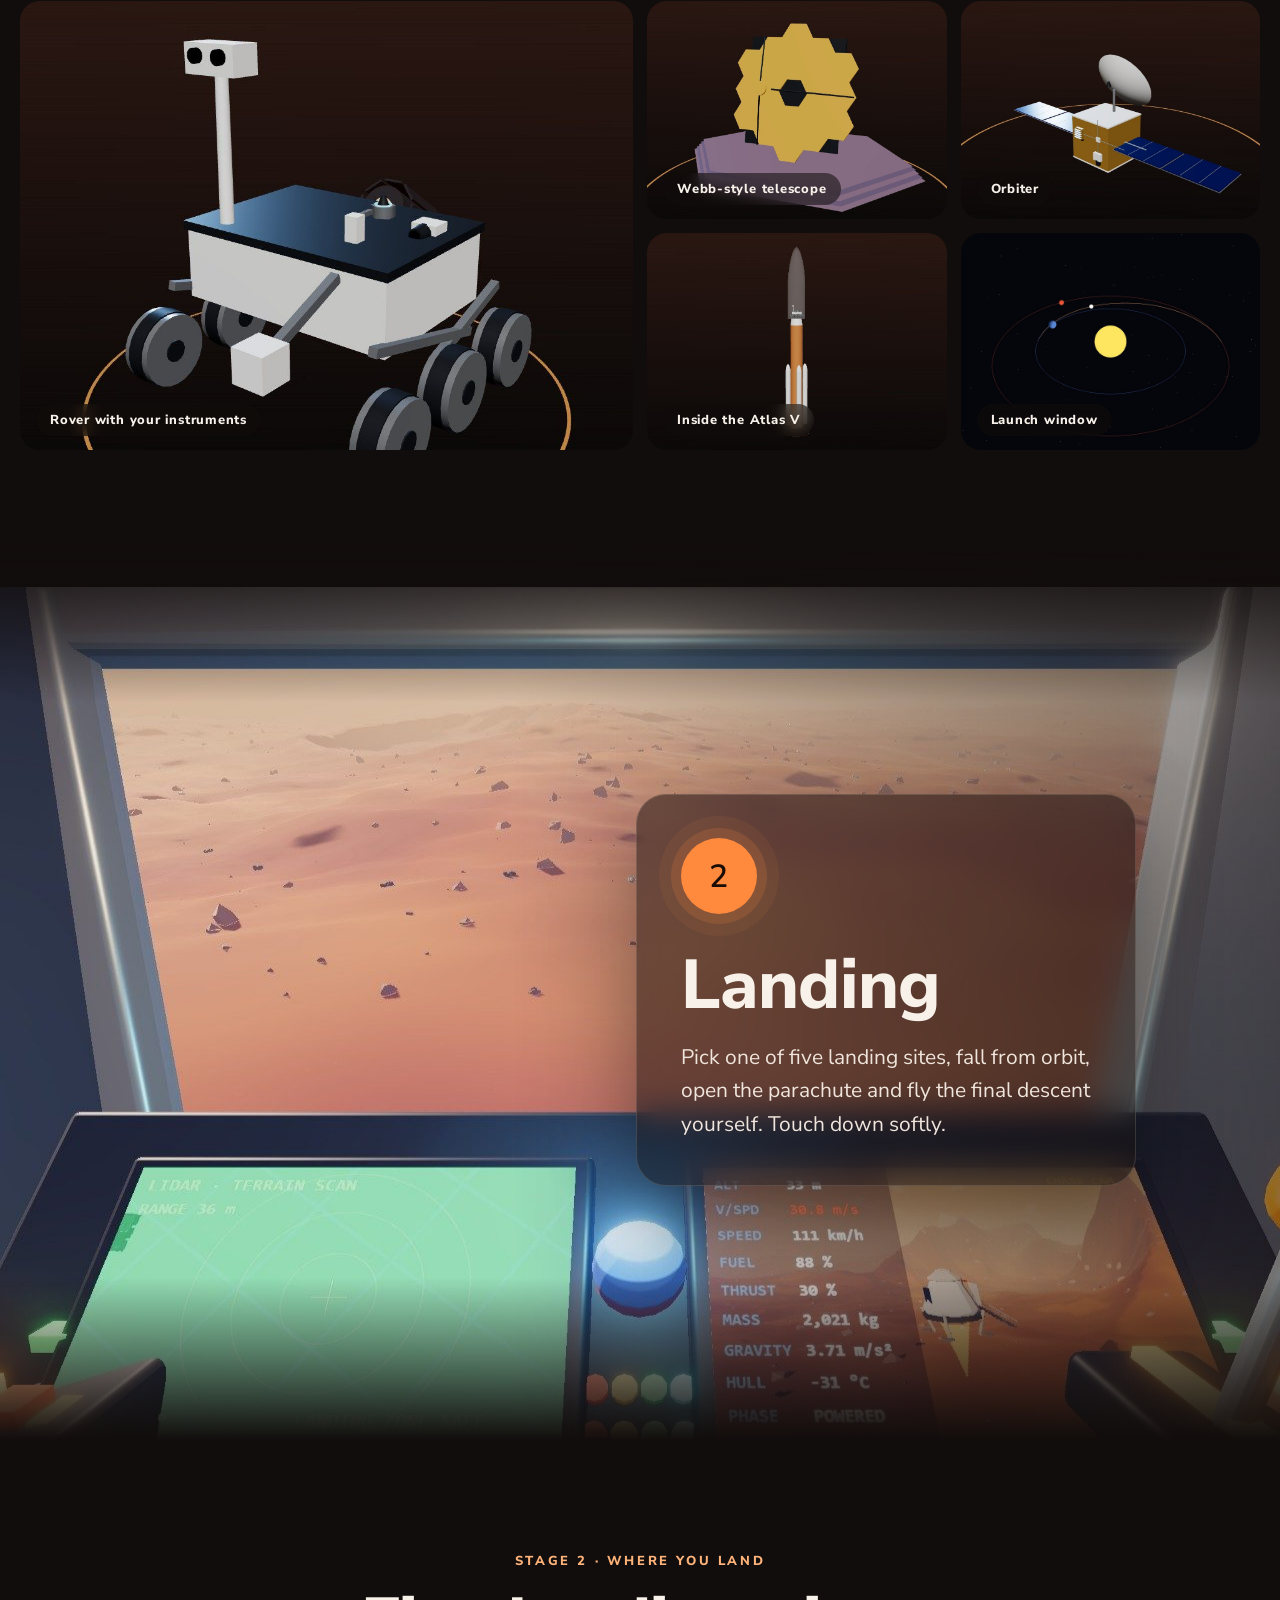
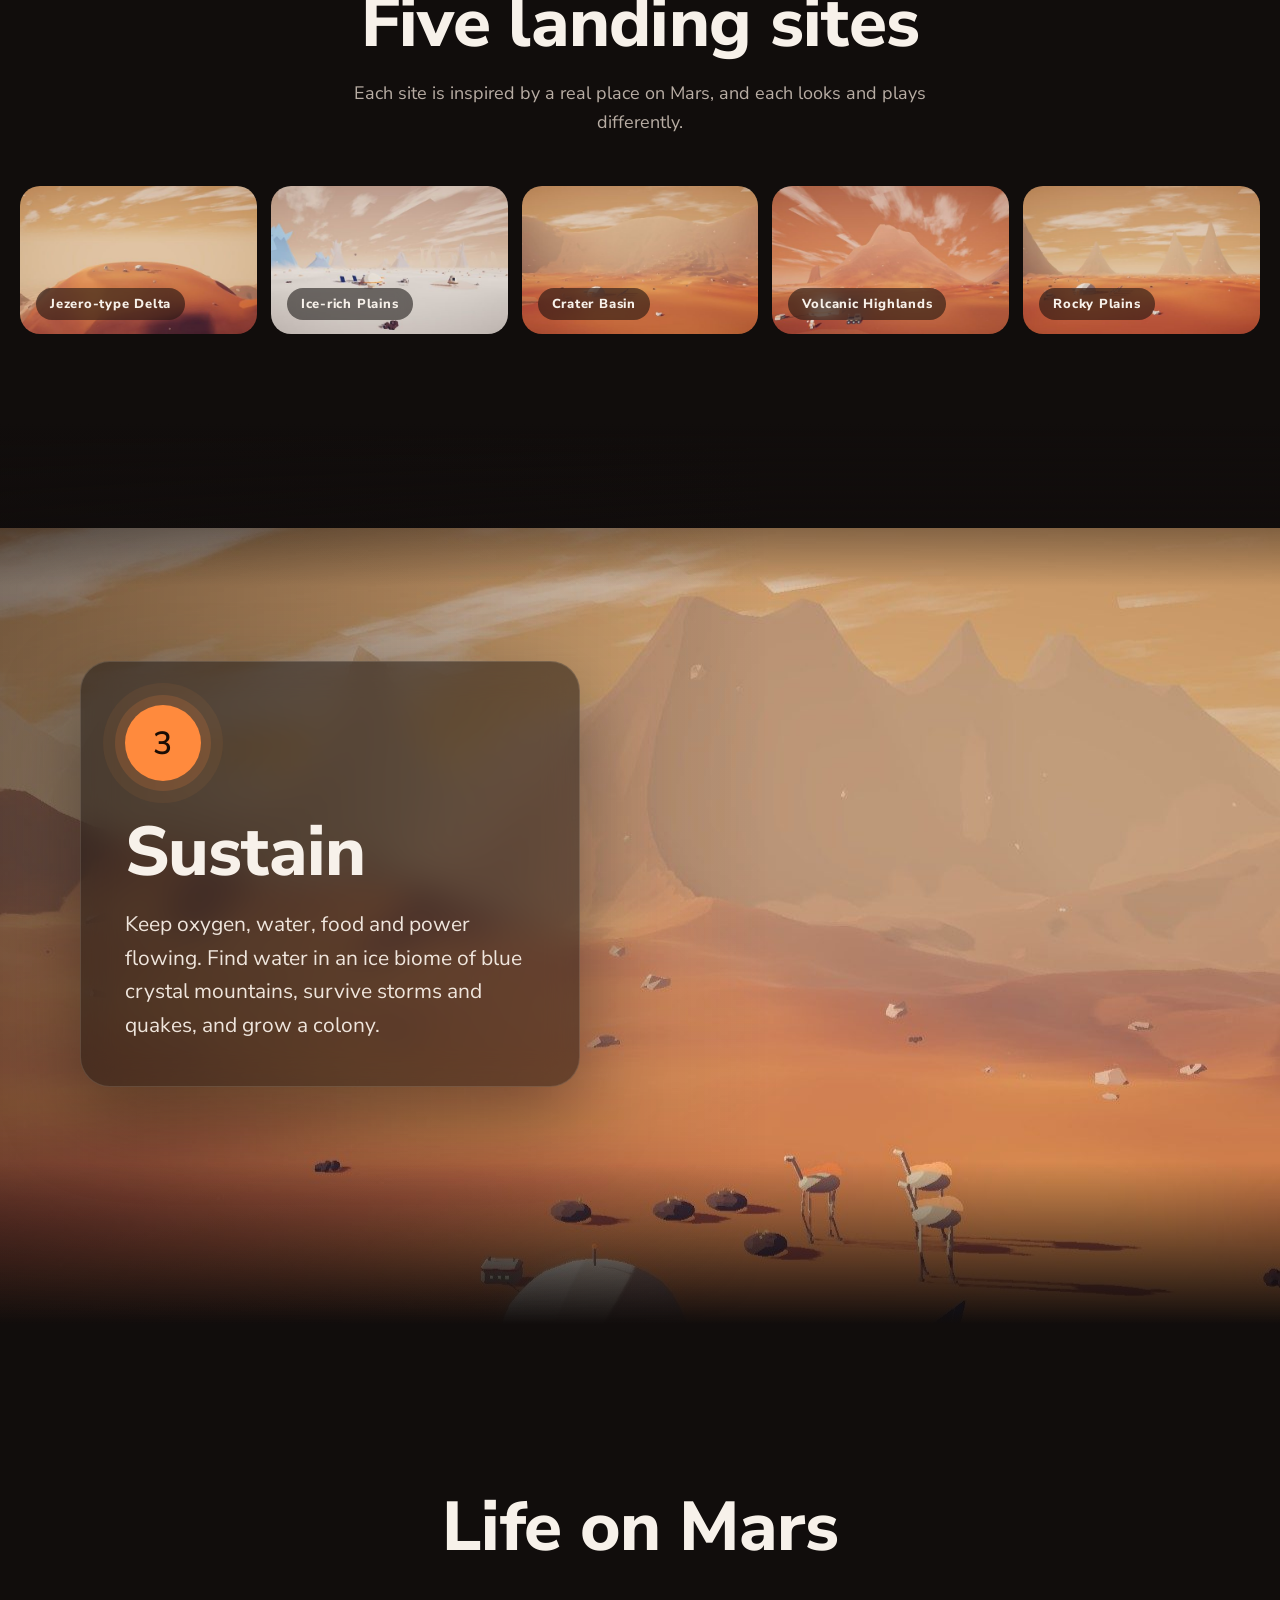
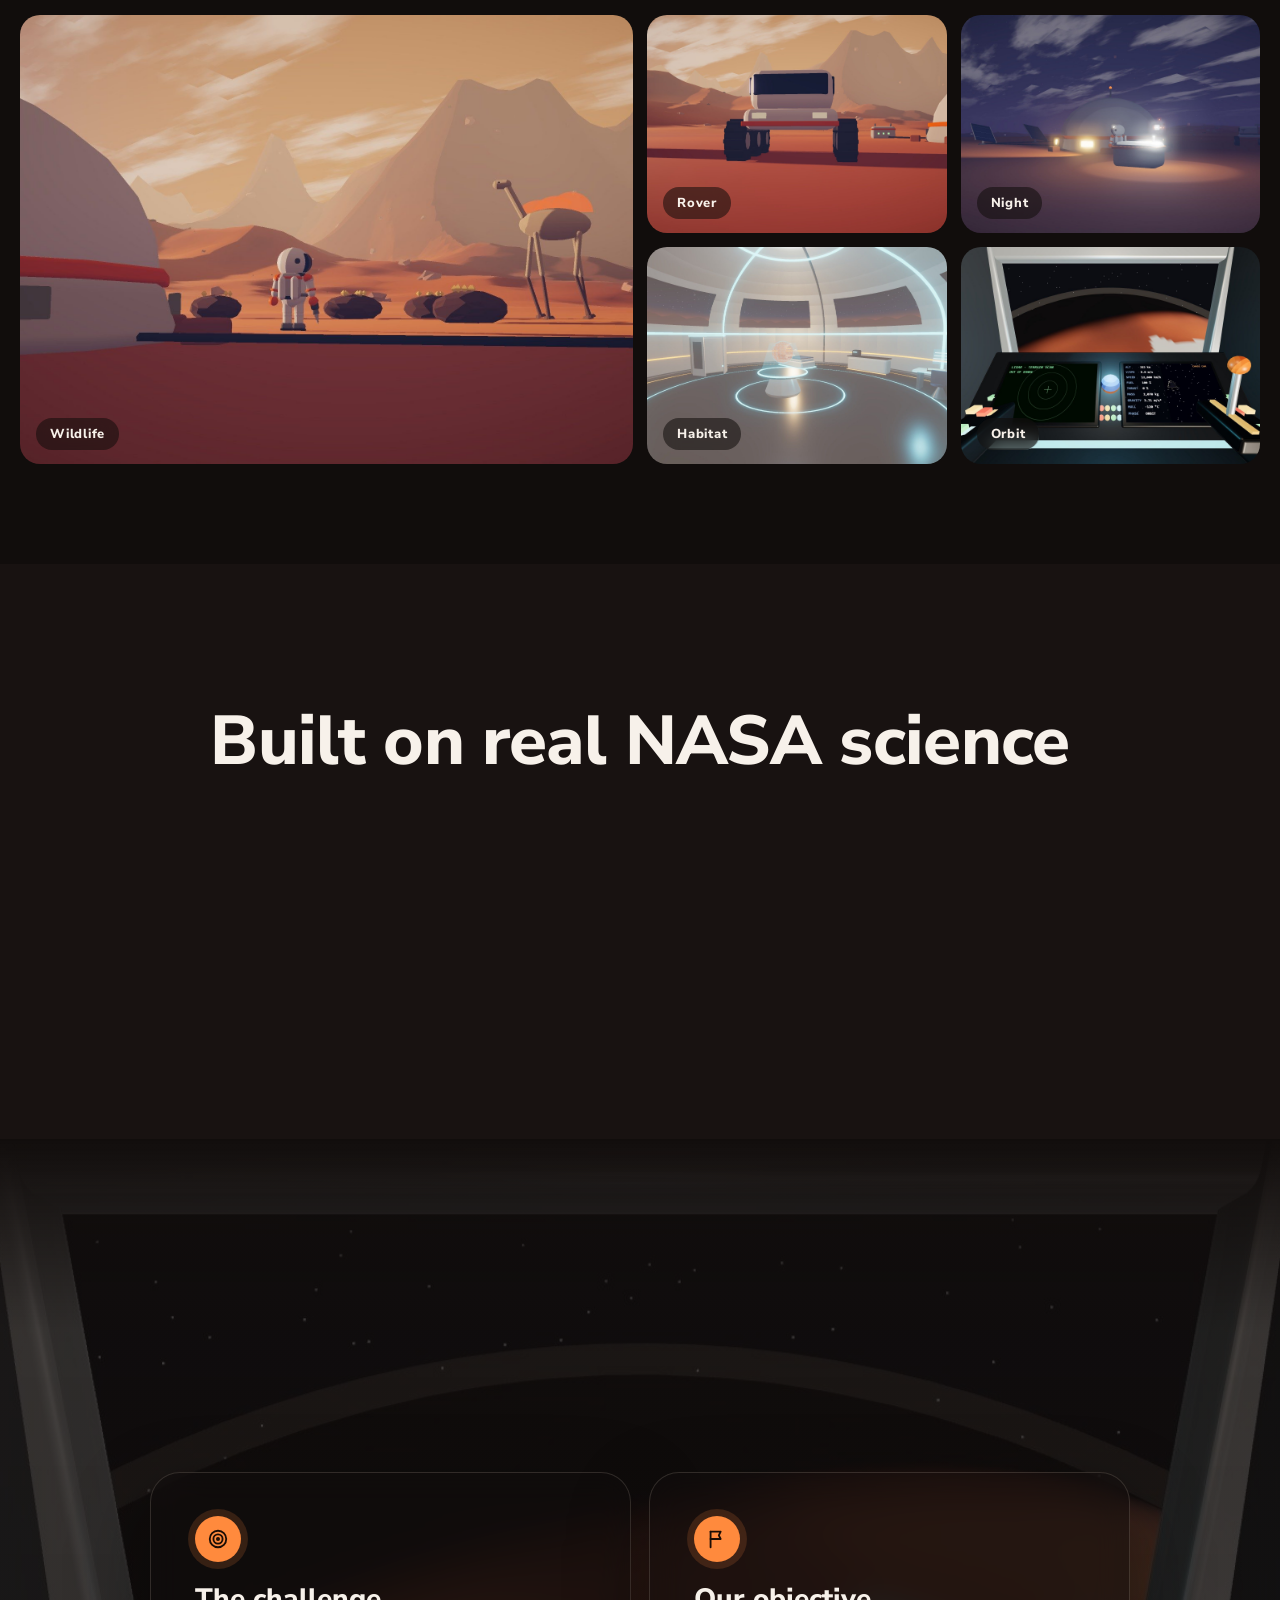
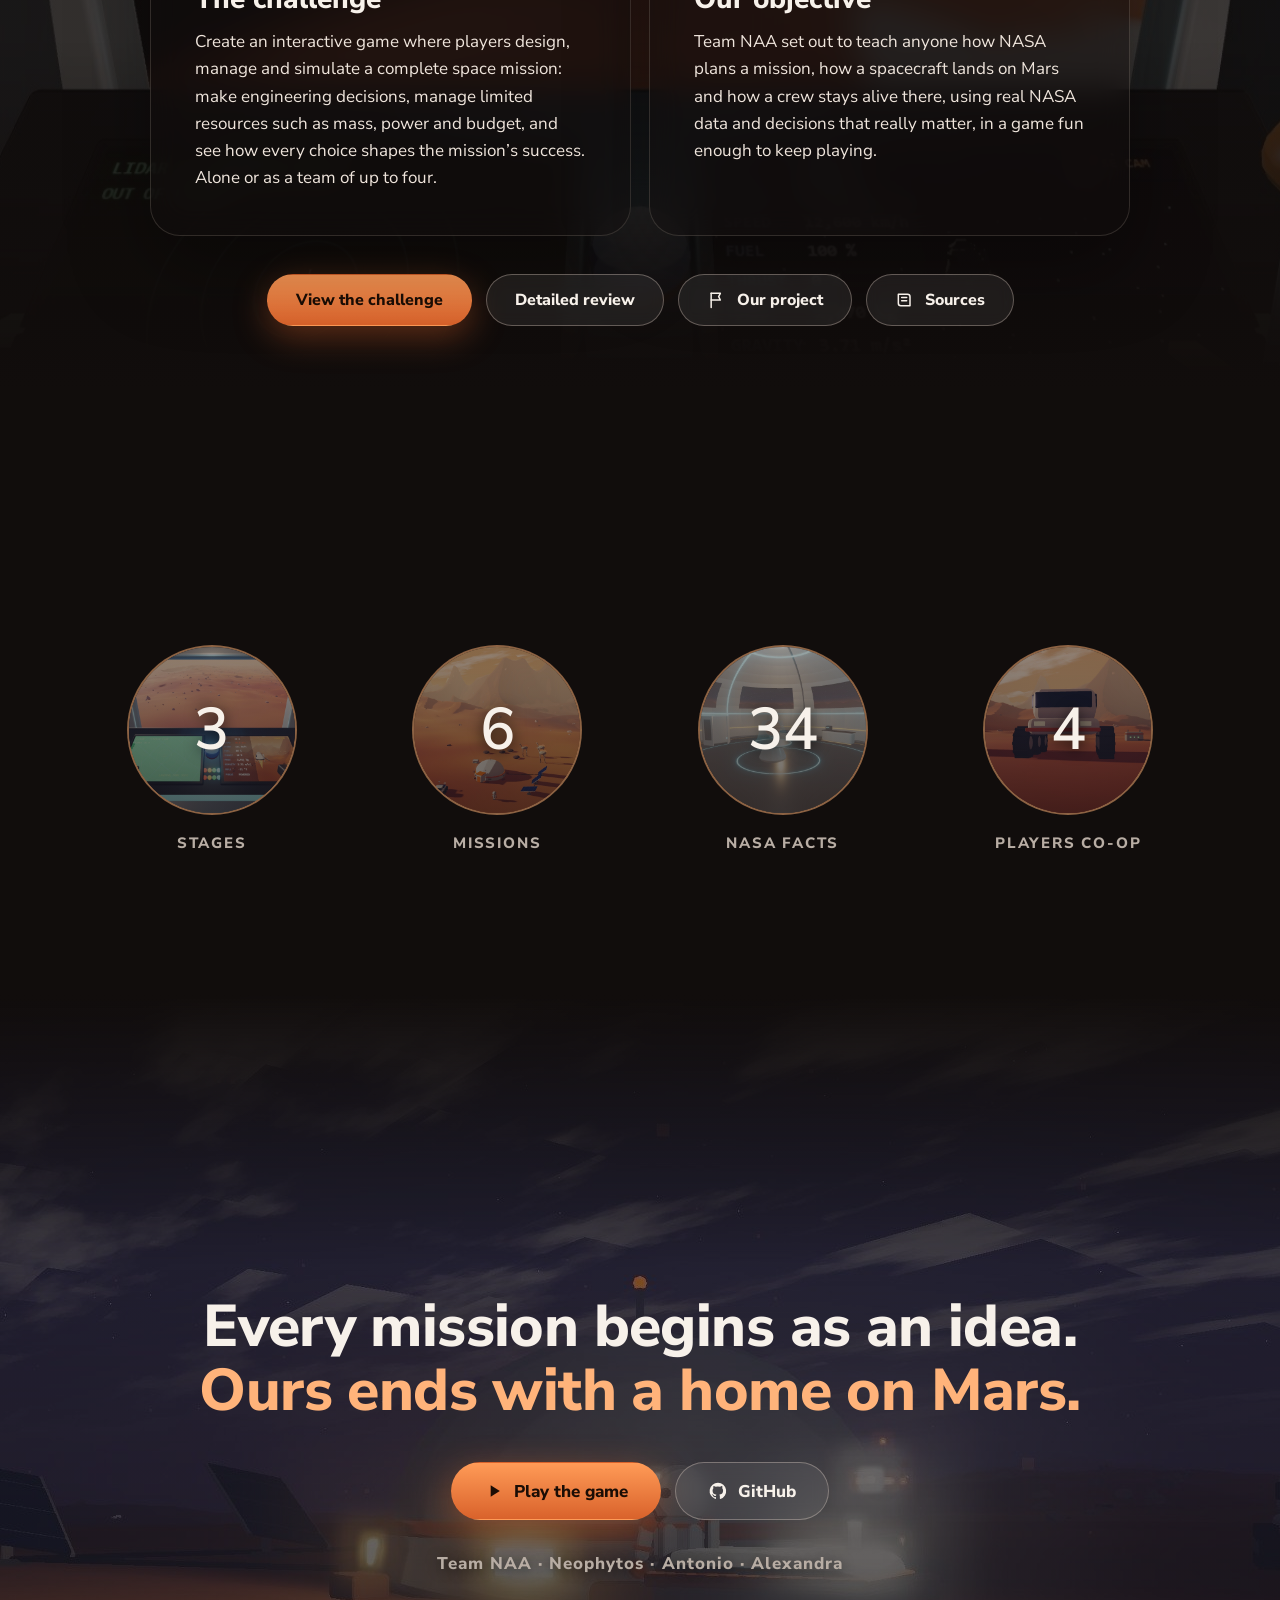
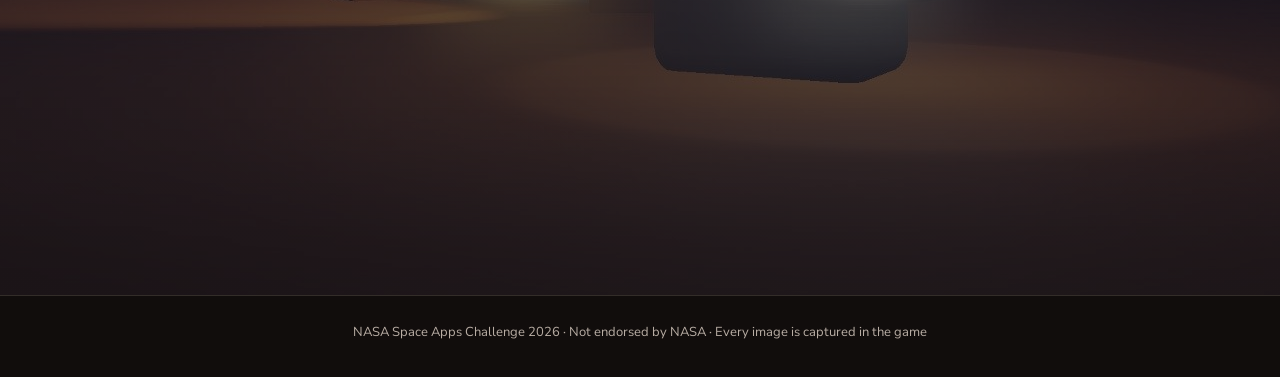
==== commit ce0505db: "v4.9.0: rebuilt character features, creator pages and colour spectrum, multiplayer fixes - Character" ====
--- a/NAA/index.html
+++ b/NAA/index.html
@@ -12,7 +12,7 @@
 <link rel="icon" href="data:image/svg+xml,%3Csvg xmlns='http://www.w3.org/2000/svg' viewBox='0 0 64 64'%3E%3Ccircle cx='32' cy='32' r='26' fill='%23d9622b'/%3E%3Ccircle cx='24' cy='26' r='5' fill='%23a8441b'/%3E%3Ccircle cx='40' cy='40' r='7' fill='%23a8441b'/%3E%3C/svg%3E">
 <link rel="preconnect" href="https://fonts.googleapis.com">
 <link rel="preconnect" href="https://fonts.gstatic.com" crossorigin>
-<link href="https://fonts.googleapis.com/css2?family=Marcellus&family=Nunito+Sans:wght@400;600;800&display=swap" rel="stylesheet">
+<link href="https://fonts.googleapis.com/css2?family=Nunito+Sans:wght@400;600;700;800;900&display=swap" rel="stylesheet">
 <link rel="stylesheet" href="/NAA/style.css">
 </head>
 <body>
--- a/NAA/style.css
+++ b/NAA/style.css
@@ -2,14 +2,14 @@
 :root{
   --bg:#110d0c;--bg2:#181211;--line:rgba(255,236,220,.14);--line2:rgba(255,236,220,.3);
   --text:#f7f1ea;--dim:#b8ada4;--accent:#ff8a3d;--accent2:#d9622b;--gold:#ffb37a;
-  --fh:"Marcellus",Georgia,serif;--fb:"Nunito Sans","Segoe UI",system-ui,-apple-system,Roboto,sans-serif;
+  --fh:"Nunito Sans","Segoe UI",system-ui,-apple-system,Roboto,sans-serif;--fb:"Nunito Sans","Segoe UI",system-ui,-apple-system,Roboto,sans-serif;
   --ease:cubic-bezier(.2,.7,.2,1);
 }
 *{box-sizing:border-box}
 html{scroll-behavior:smooth;-webkit-text-size-adjust:100%}
 body{margin:0;background:var(--bg);color:var(--text);font:400 17px/1.6 var(--fb);overflow-x:hidden}
 img{display:block;max-width:100%}
-h1,h2{font-family:var(--fh);font-weight:400;line-height:1.08;margin:0;text-wrap:balance}
+h1,h2{font-family:var(--fh);font-weight:800;letter-spacing:-.01em;line-height:1.08;margin:0;text-wrap:balance}
 h2{font-size:clamp(36px,5.4vw,72px)}
 em{font-style:normal;color:var(--gold)}
 .wrap{width:min(1120px,100% - 40px);margin:0 auto}
@@ -21,7 +21,7 @@
   background:rgba(17,13,12,.55);backdrop-filter:blur(14px);-webkit-backdrop-filter:blur(14px);
   transform:translateY(-100%);transition:transform .5s var(--ease)}
 #nav.show{transform:none}
-.brand{display:flex;align-items:center;gap:10px;color:var(--text);text-decoration:none;font:20px var(--fh)}
+.brand{display:flex;align-items:center;gap:10px;color:var(--text);text-decoration:none;font:900 20px var(--fh);letter-spacing:.04em}
 .planet{width:16px;height:16px;border-radius:50%;background:radial-gradient(circle at 35% 35%,#ffb07e,var(--accent2) 60%,#6e2a0f)}
 
 /* buttons */
@@ -67,7 +67,7 @@
 
 /* summary */
 .about{padding:clamp(110px,16vw,200px) 0}
-.lead{font:400 clamp(28px,3.8vw,50px)/1.25 var(--fh);margin:0 auto;max-width:24ch;text-align:center}
+.lead{font:800 clamp(28px,3.8vw,50px)/1.25 var(--fh);margin:0 auto;max-width:24ch;text-align:center}
 .lead2{font-size:clamp(18px,1.8vw,22px);color:var(--dim);margin:34px auto 0;max-width:42ch;text-align:center}
 
 /* stages */
@@ -109,7 +109,7 @@
 .nasa{background:var(--bg2)}
 .circles{list-style:none;padding:0;margin:56px 0 0;display:grid;grid-template-columns:repeat(6,1fr);gap:22px}
 .circles li{display:flex;flex-direction:column;align-items:center;text-align:center;gap:4px}
-.circles .c{width:96px;height:96px;border-radius:50%;display:grid;place-items:center;margin-bottom:12px;font:400 24px var(--fh);color:var(--gold);
+.circles .c{width:96px;height:96px;border-radius:50%;display:grid;place-items:center;margin-bottom:12px;font:800 24px var(--fh);color:var(--gold);
   border:1px solid rgba(255,179,122,.35);background:radial-gradient(circle at 50% 30%,rgba(255,138,61,.18),rgba(255,138,61,.03));transition:transform .4s var(--ease),border-color .4s}
 .circles .c svg{width:38px;height:38px;fill:none;stroke:var(--gold);stroke-width:1.5;stroke-linecap:round;stroke-linejoin:round}
 .circles li:hover .c{transform:translateY(-4px) scale(1.04);border-color:var(--gold)}
@@ -134,7 +134,7 @@
 .apps .kicker{margin-bottom:16px}
 .apps-grid{display:grid;grid-template-columns:1fr 1fr;gap:18px;margin:46px auto 38px;max-width:980px}
 .apps .glass{max-width:none}
-.apps h3{font:400 28px var(--fh);margin:0 0 10px}
+.apps h3{font:800 28px var(--fh);margin:0 0 10px}
 .apps p{margin:0;color:#efe5dc;font-size:17px}
 .num.sm svg{width:22px;height:22px;fill:none;stroke:#1b0d05;stroke-width:2;stroke-linecap:round;stroke-linejoin:round}
 .num.sm{width:46px;height:46px;font-size:20px;margin-bottom:18px;box-shadow:0 0 0 7px rgba(255,138,61,.16)}
@@ -200,3 +200,5 @@
   *,*::before,*::after{animation:none!important;transition:none!important}
   .fade{opacity:1;transform:none}
 }
+
+h1{font-weight:900}
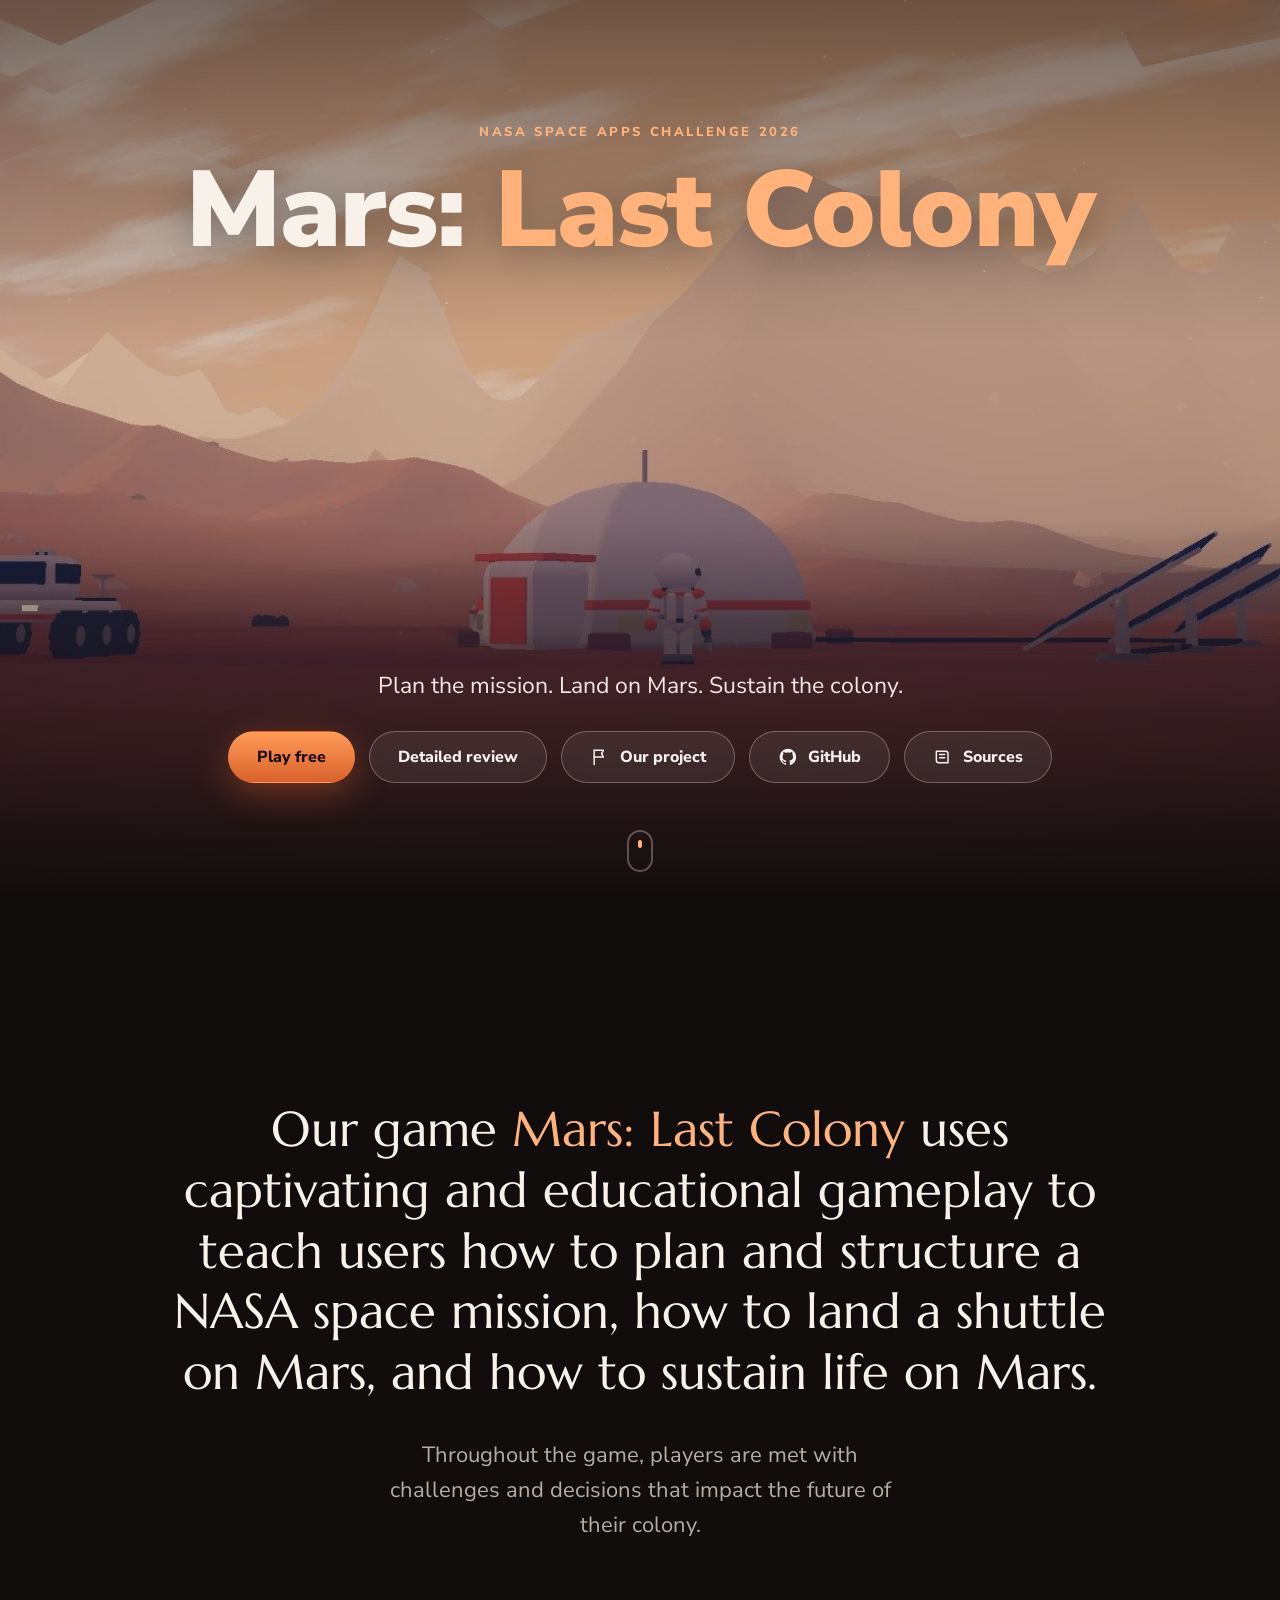
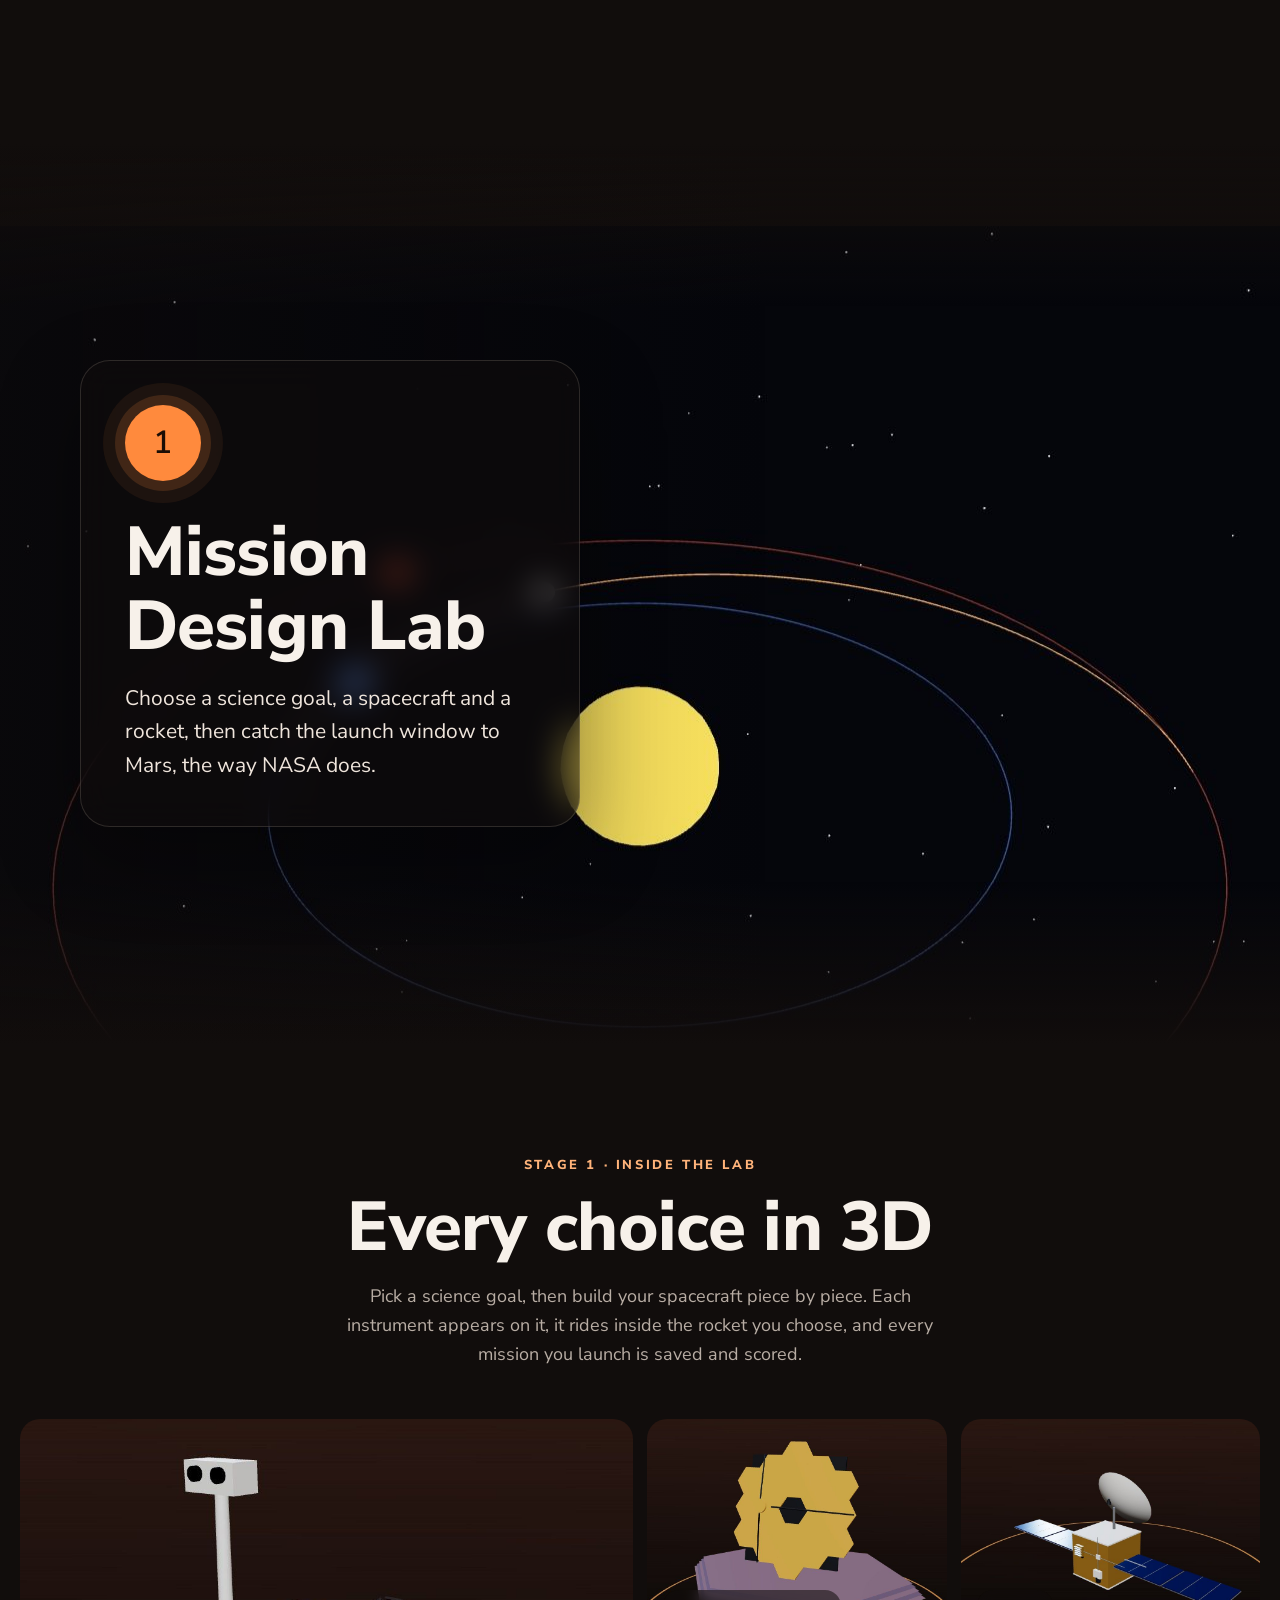
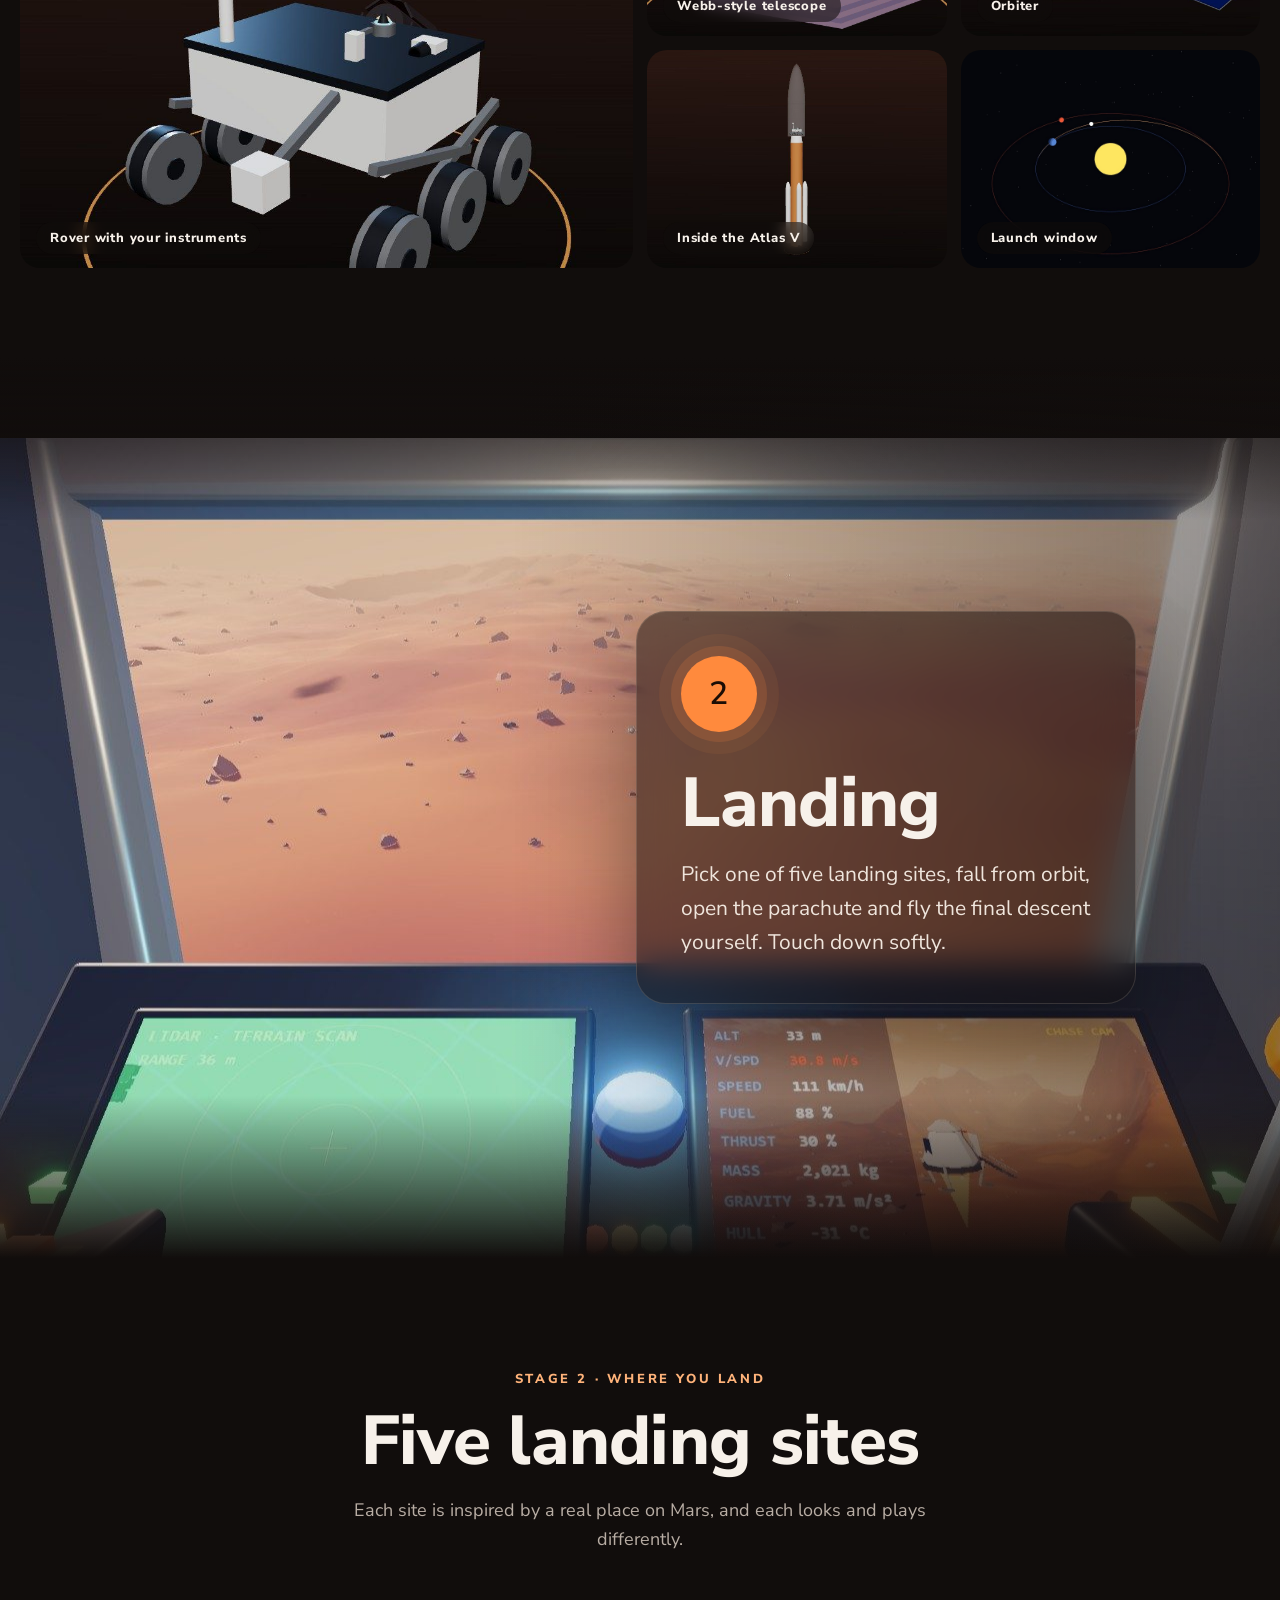
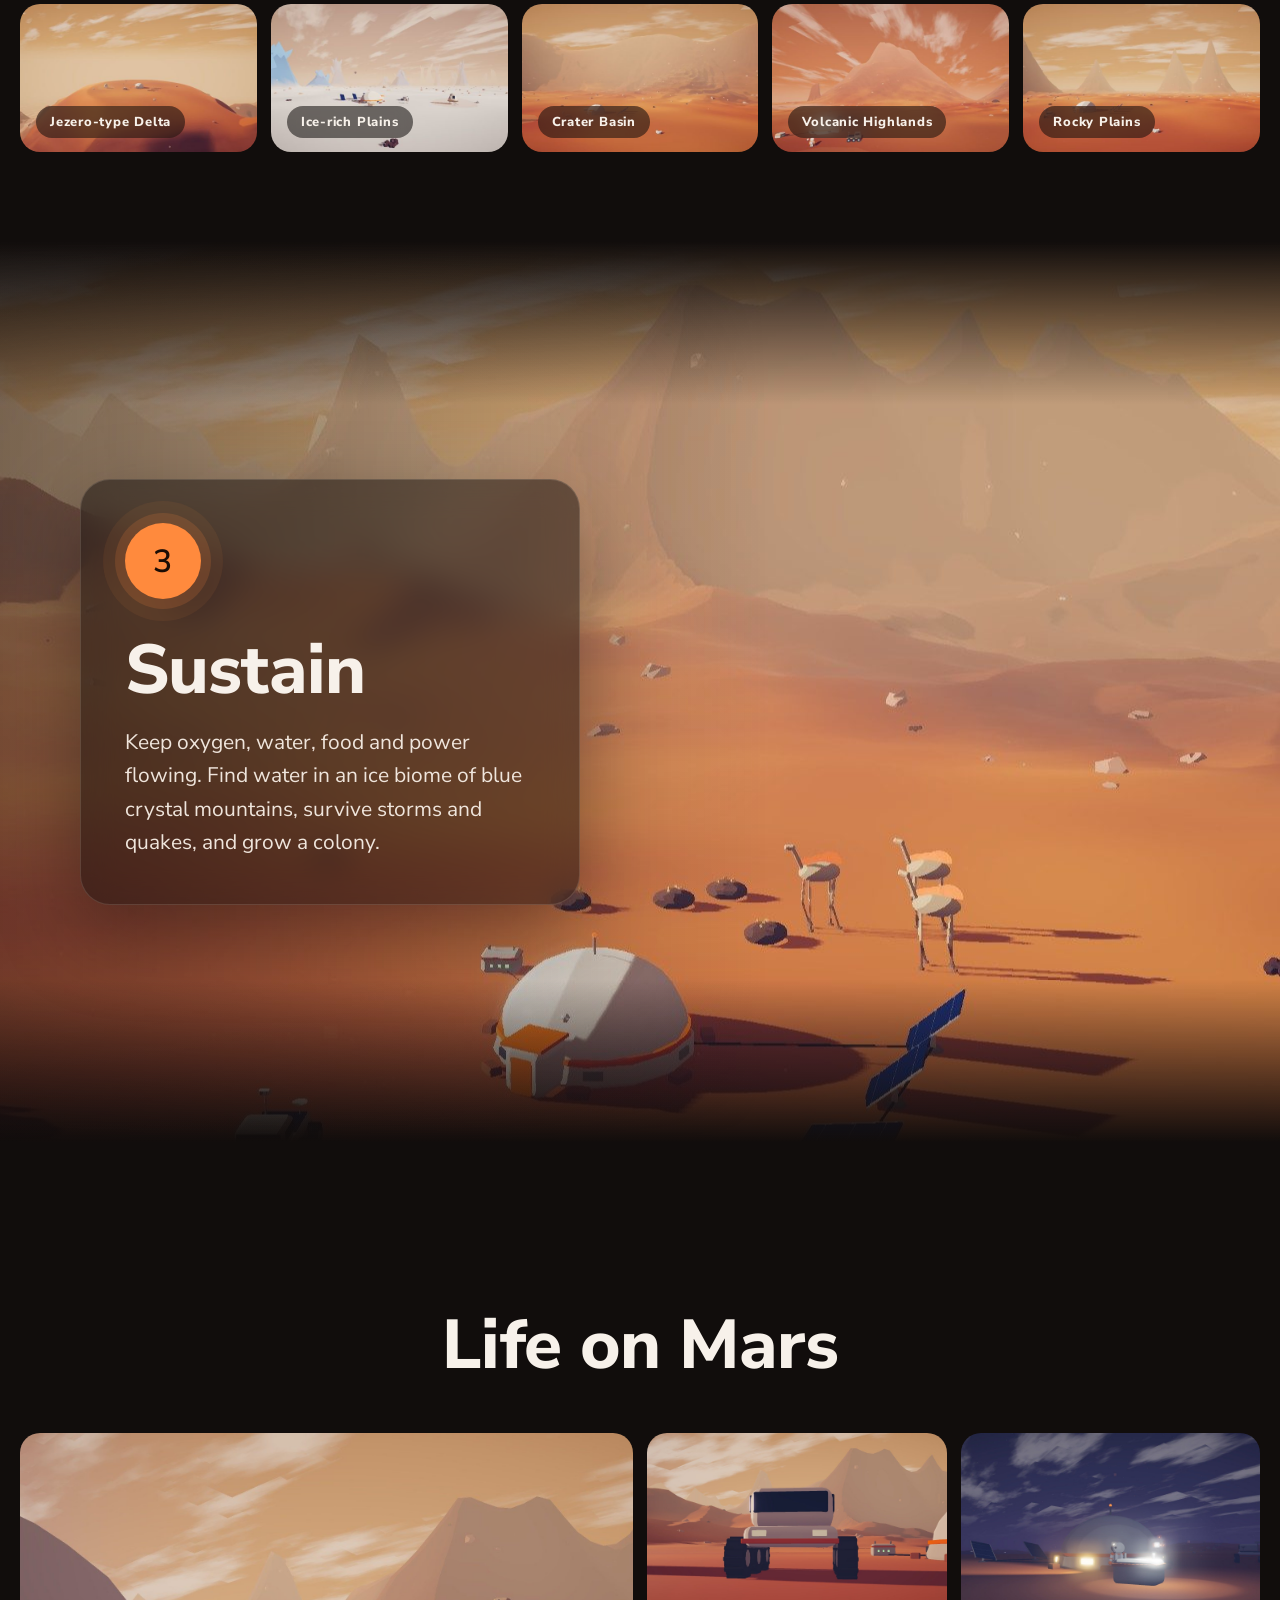
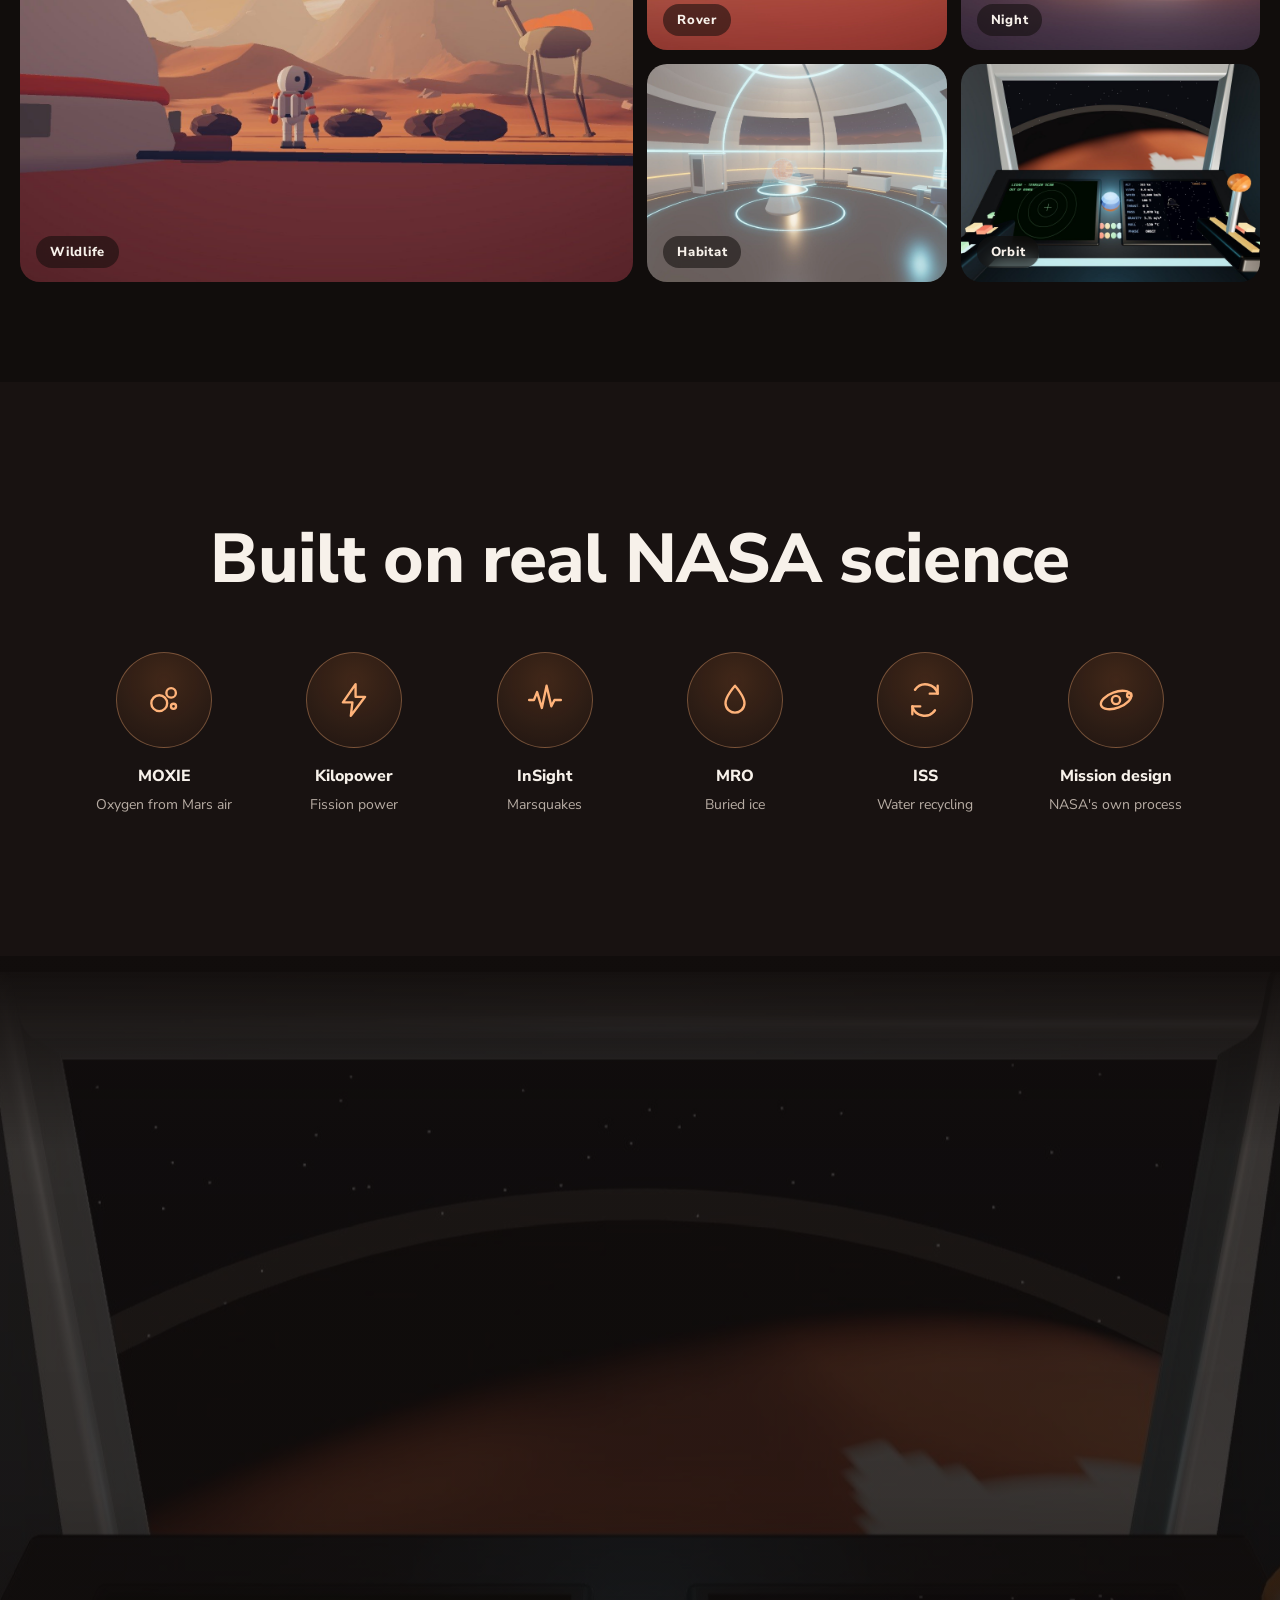
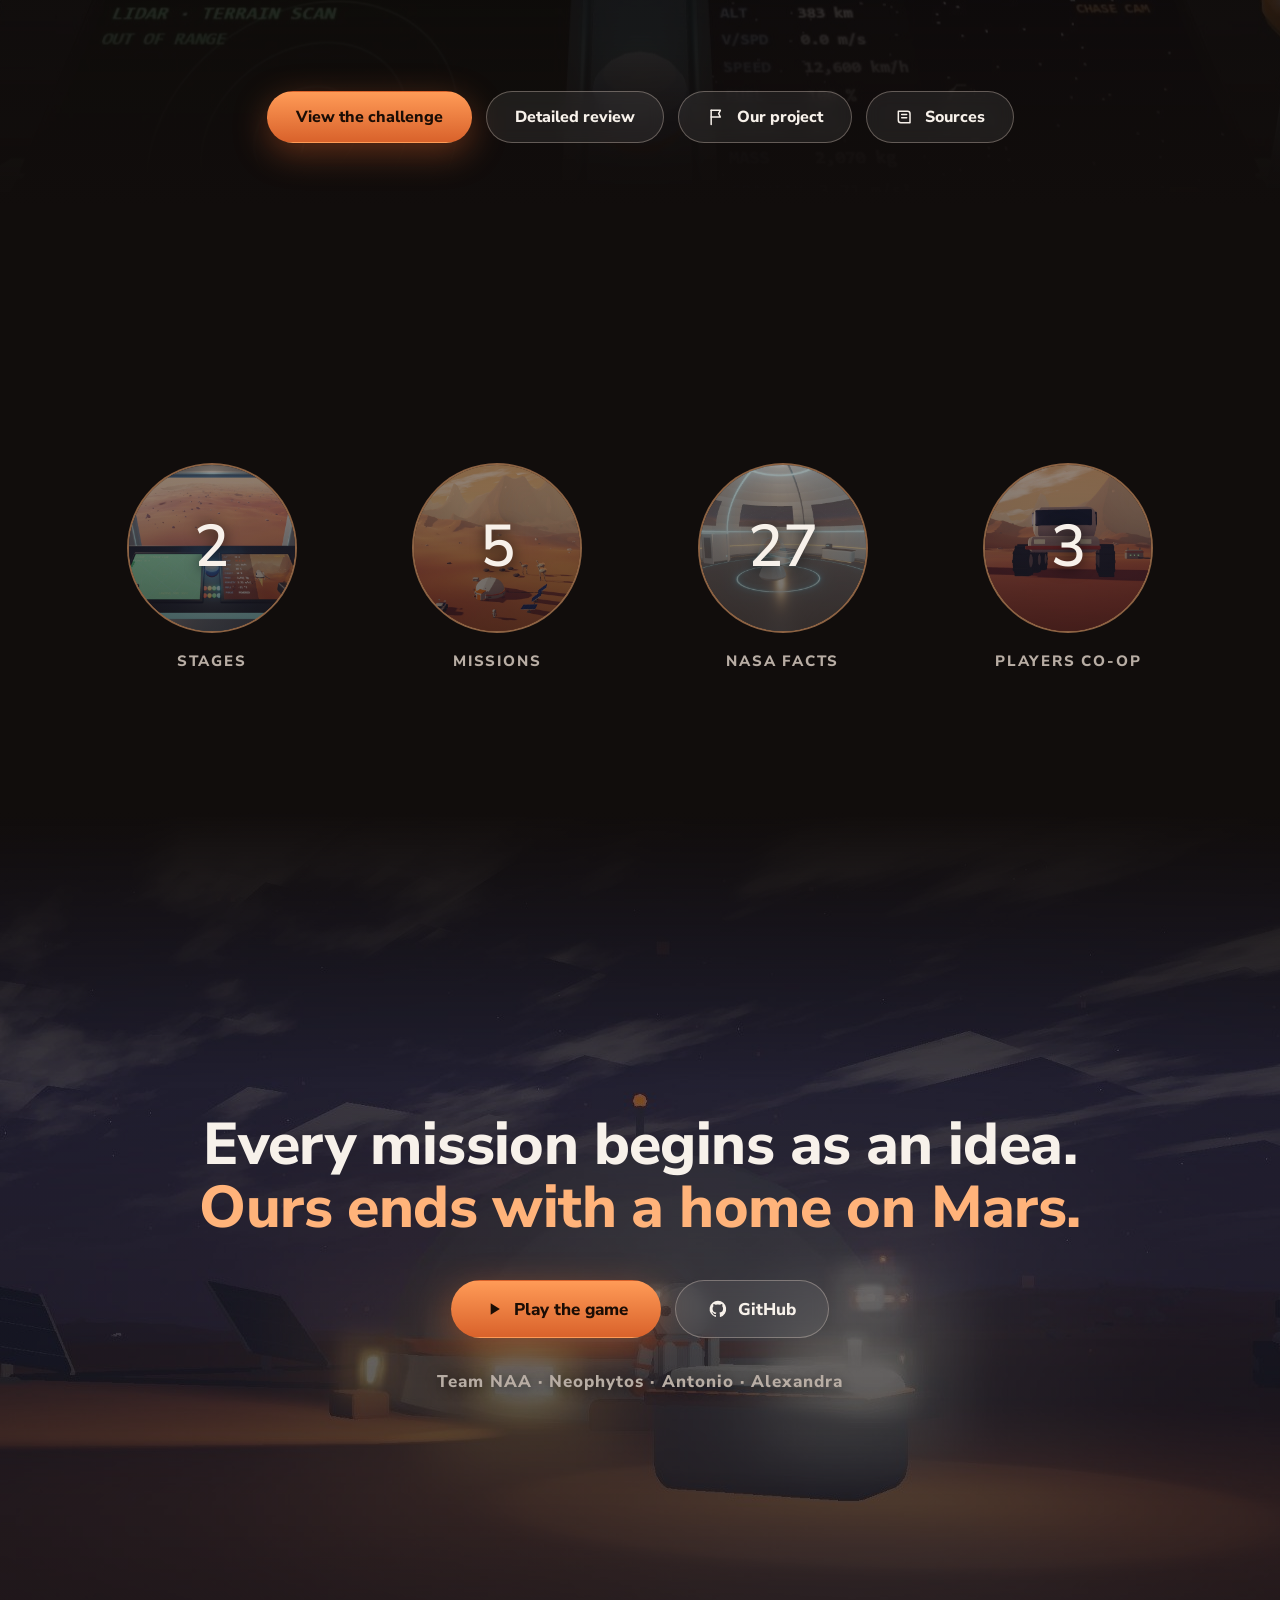
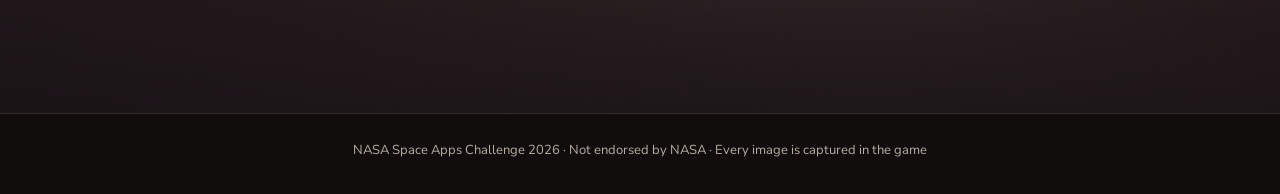
==== commit e5d99bd2: "/NAA: summary paragraph back in its original Marcellus font Co-Authored-By: Claude Opus 5.5 <noreply" ====
--- a/NAA/index.html
+++ b/NAA/index.html
@@ -12,7 +12,7 @@
 <link rel="icon" href="data:image/svg+xml,%3Csvg xmlns='http://www.w3.org/2000/svg' viewBox='0 0 64 64'%3E%3Ccircle cx='32' cy='32' r='26' fill='%23d9622b'/%3E%3Ccircle cx='24' cy='26' r='5' fill='%23a8441b'/%3E%3Ccircle cx='40' cy='40' r='7' fill='%23a8441b'/%3E%3C/svg%3E">
 <link rel="preconnect" href="https://fonts.googleapis.com">
 <link rel="preconnect" href="https://fonts.gstatic.com" crossorigin>
-<link href="https://fonts.googleapis.com/css2?family=Nunito+Sans:wght@400;600;700;800;900&display=swap" rel="stylesheet">
+<link href="https://fonts.googleapis.com/css2?family=Marcellus&family=Nunito+Sans:wght@400;600;700;800;900&display=swap" rel="stylesheet">
 <link rel="stylesheet" href="/NAA/style.css">
 </head>
 <body>
--- a/NAA/style.css
+++ b/NAA/style.css
@@ -67,7 +67,7 @@
 
 /* summary */
 .about{padding:clamp(110px,16vw,200px) 0}
-.lead{font:800 clamp(28px,3.8vw,50px)/1.25 var(--fh);margin:0 auto;max-width:24ch;text-align:center}
+.lead{font:400 clamp(28px,3.8vw,50px)/1.25 "Marcellus",Georgia,serif;margin:0 auto;max-width:24ch;text-align:center}
 .lead2{font-size:clamp(18px,1.8vw,22px);color:var(--dim);margin:34px auto 0;max-width:42ch;text-align:center}
 
 /* stages */
